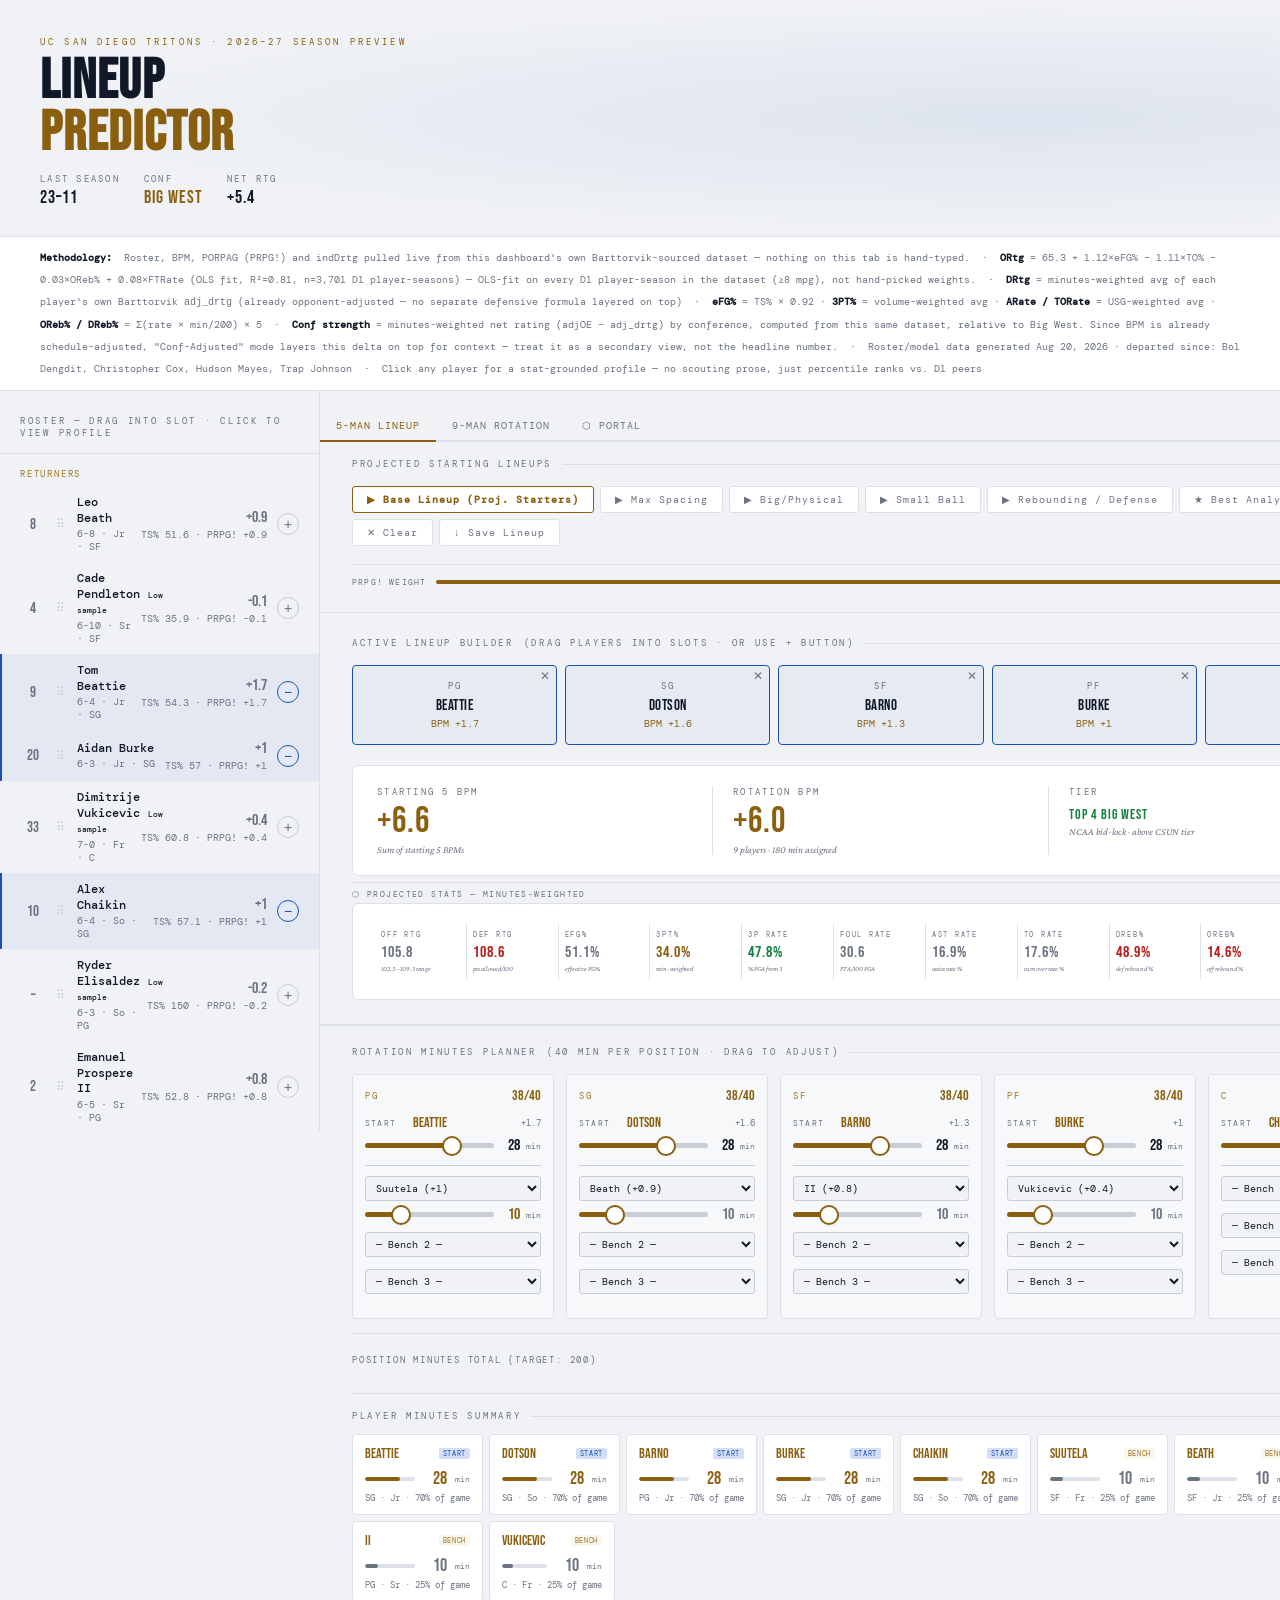
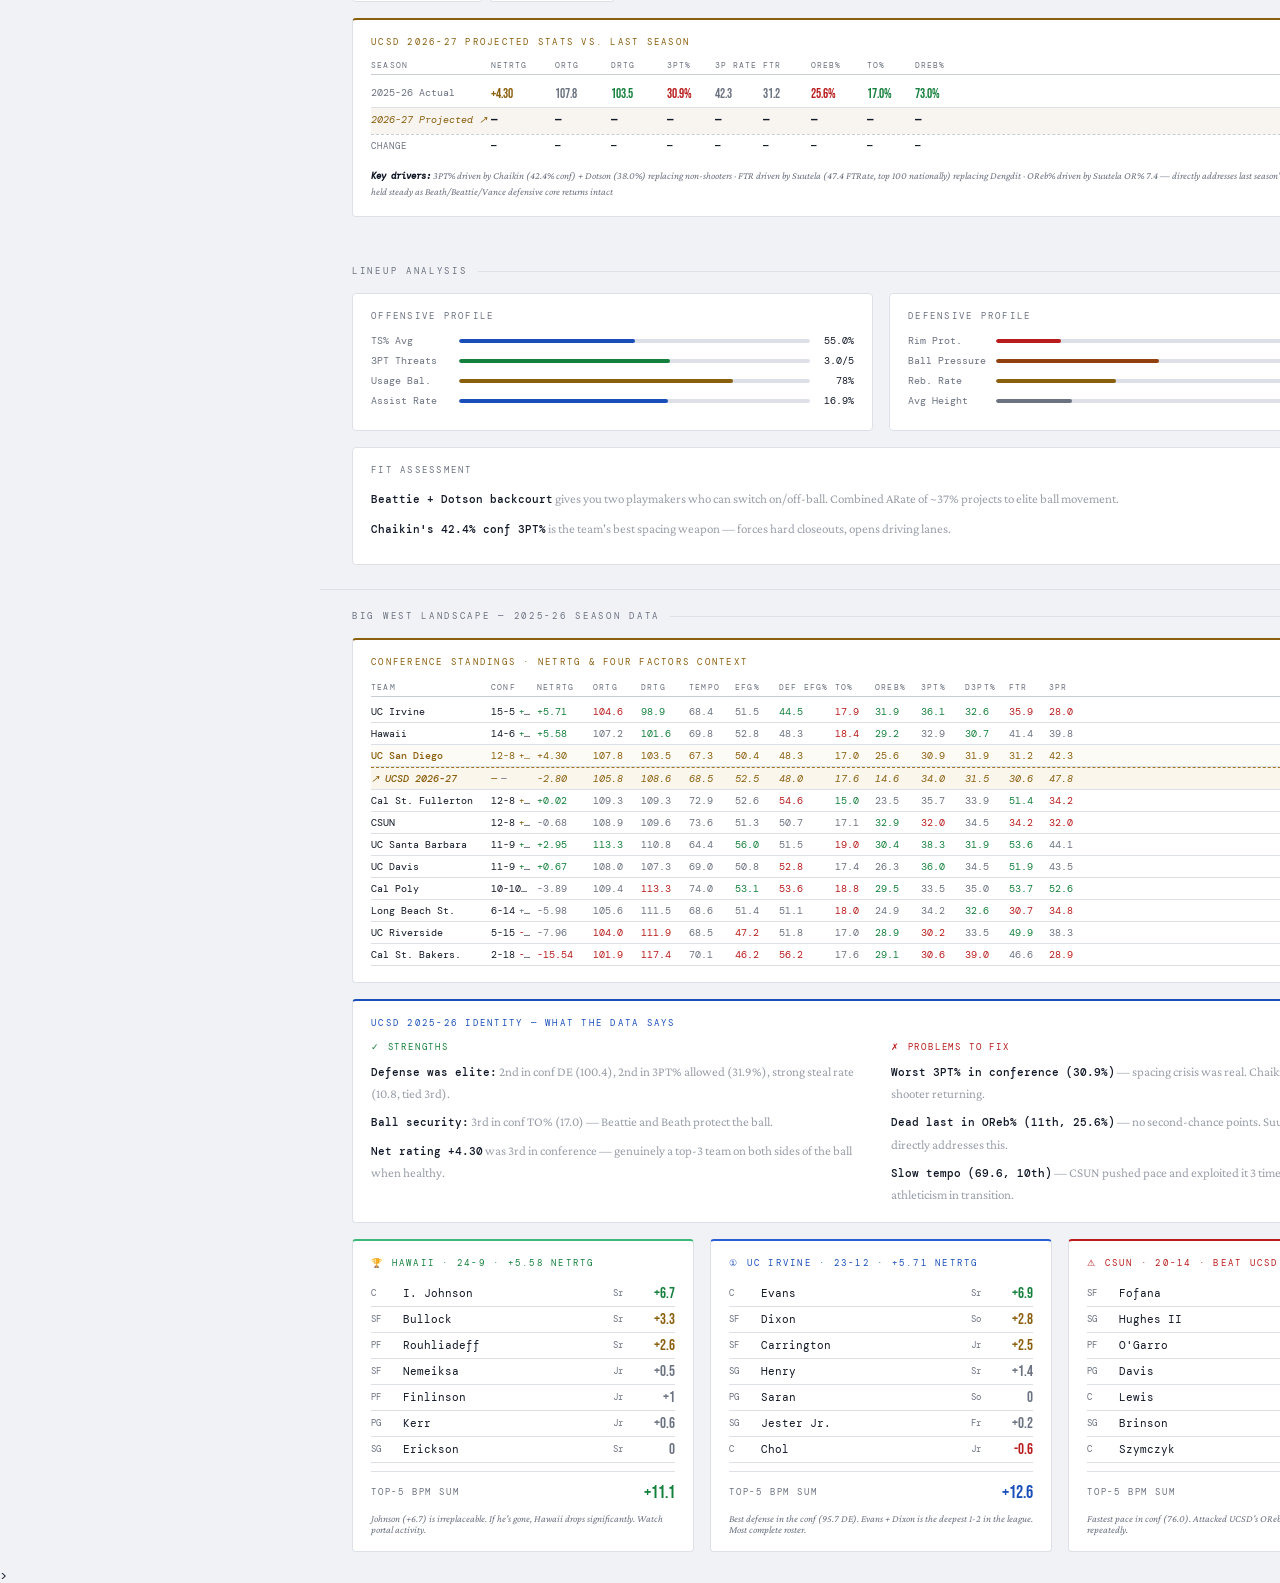
==== www/ucsd_lineup_predictor.html @ c4775aa7 "Add UCSD 2026-27 lineup predictor tab, rebuilt on real dashboard data The uploaded lineup-predictor " ====
<!DOCTYPE html>
<html lang="en">
<head>
<meta charset="UTF-8">
<meta name="viewport" content="width=device-width, initial-scale=1.0">
<title>UCSD Tritons — 2026-27 Lineup Predictor</title>
<link href="https://fonts.googleapis.com/css2?family=Bebas+Neue&family=DM+Mono:ital,wght@0,300;0,400;0,500;1,400&family=Crimson+Pro:ital,wght@0,400;0,600;1,400&display=swap" rel="stylesheet">
<style>
:root {
  --bg: #f0f2f5;
  --surface: #ffffff;
  --card: #f7f8fa;
  --border: #dde1e7;
  --border2: #c8cdd6;
  --gold: #8a5f0e;
  --gold-dim: #a07520;
  --blue: #003DA5;
  --blue-light: #1a4fba;
  --text: #111827;
  --muted: #6b7280;
  --green: #15803d;
  --red: #b91c1c;
  --yellow: #92400e;
}

* { margin: 0; padding: 0; box-sizing: border-box; }

body {
  background: var(--bg);
  color: var(--text);
  font-family: 'DM Mono', monospace;
  font-size: 12px;
  min-height: 100vh;
  overflow-x: hidden;
}

/* HEADER */
header {
  padding: 36px 40px 28px;
  border-bottom: 1px solid var(--border);
  display: flex;
  align-items: flex-end;
  justify-content: space-between;
  gap: 20px;
  position: relative;
  overflow: hidden;
}

header::after {
  content: '';
  position: absolute;
  top: 0; left: 0; right: 0; bottom: 0;
  background: radial-gradient(ellipse at 80% 50%, rgba(0,61,165,0.08) 0%, transparent 70%);
  pointer-events: none;
}

.header-left { flex: 1; }

.eyebrow {
  font-size: 9px;
  letter-spacing: 0.35em;
  color: var(--gold);
  text-transform: uppercase;
  margin-bottom: 8px;
}

h1 {
  font-family: 'Bebas Neue', sans-serif;
  font-size: 56px;
  line-height: 0.92;
  letter-spacing: 1px;
  color: var(--text);
}

h1 span { color: var(--gold); }

.header-meta {
  display: flex;
  gap: 24px;
  margin-top: 14px;
}

.meta-item {
  display: flex;
  flex-direction: column;
  gap: 2px;
}

.meta-label {
  font-size: 9px;
  letter-spacing: 0.25em;
  color: var(--muted);
  text-transform: uppercase;
}

.meta-val {
  font-size: 18px;
  font-family: 'Bebas Neue', sans-serif;
  color: var(--text);
  letter-spacing: 1px;
}

.meta-val.gold { color: var(--gold); }

/* METHODOLOGY NOTE */
.method-bar {
  background: var(--surface);
  border-bottom: 1px solid var(--border);
  padding: 10px 40px;
  display: flex;
  align-items: center;
  gap: 8px;
  color: var(--muted);
  font-size: 10px;
}

.method-bar strong { color: var(--text); }

/* MAIN LAYOUT */
.layout {
  display: grid;
  grid-template-columns: 320px 1fr;
  min-height: calc(100vh - 160px);
}

/* ROSTER PANEL */
.roster-panel {
  border-right: 1px solid var(--border);
  padding: 24px 0;
  overflow-y: auto;
  max-height: calc(100vh - 160px);
  position: sticky;
  top: 0;
}

.panel-title {
  font-size: 9px;
  letter-spacing: 0.3em;
  text-transform: uppercase;
  color: var(--muted);
  padding: 0 20px 14px;
  border-bottom: 1px solid var(--border);
  margin-bottom: 0;
}

.group-label {
  font-size: 9px;
  letter-spacing: 0.2em;
  text-transform: uppercase;
  color: var(--gold-dim);
  padding: 14px 20px 6px;
}

.player-row {
  display: flex;
  align-items: center;
  gap: 10px;
  padding: 9px 20px;
  cursor: pointer;
  border-left: 2px solid transparent;
  transition: all 0.15s;
  position: relative;
}

.player-row:hover { background: #eef1f5; }

.player-row.selected {
  background: var(--surface);
  border-left-color: var(--gold);
}

.player-row.in-lineup {
  border-left-color: var(--blue-light);
  background: rgba(42, 95, 212, 0.06);
}

.p-num {
  font-family: 'Bebas Neue', sans-serif;
  font-size: 15px;
  color: var(--muted);
  width: 22px;
  text-align: center;
  flex-shrink: 0;
}

.p-info { flex: 1; min-width: 0; }

.p-name {
  font-size: 12px;
  color: var(--text);
  font-weight: 500;
  white-space: normal;
  line-height: 1.3;
}

.p-name.new-player { color: var(--gold); }

.p-sub {
  font-size: 10px;
  color: var(--muted);
  margin-top: 1px;
}

.p-bpr {
  font-family: 'Bebas Neue', sans-serif;
  font-size: 16px;
  text-align: right;
  flex-shrink: 0;
}

.p-ts {
  font-size: 10px;
  color: var(--muted);
  text-align: right;
  margin-top: 1px;
}

.add-btn {
  width: 22px;
  height: 22px;
  border-radius: 50%;
  border: 1px solid var(--border2);
  background: none;
  color: var(--muted);
  cursor: pointer;
  font-size: 14px;
  display: flex;
  align-items: center;
  justify-content: center;
  flex-shrink: 0;
  transition: all 0.15s;
}

.add-btn:hover { border-color: var(--gold); color: var(--gold); }
.add-btn.added { border-color: var(--blue-light); color: var(--blue-light); }

/* MISSING PLAYER SLOT */
.missing-slot {
  display: flex;
  align-items: center;
  gap: 10px;
  padding: 9px 20px;
  border-left: 2px solid var(--border2);
  opacity: 0.6;
  cursor: default;
}

.missing-dot {
  width: 22px;
  height: 22px;
  border-radius: 50%;
  border: 1px dashed var(--muted);
  display: flex;
  align-items: center;
  justify-content: center;
  font-size: 14px;
  color: var(--muted);
  flex-shrink: 0;
}

/* RIGHT PANEL */
.right-panel {
  display: flex;
  flex-direction: column;
}

/* LINEUP BUILDER */
.lineup-builder {
  padding: 24px 32px;
  border-bottom: 1px solid var(--border);
}

.section-title {
  font-size: 9px;
  letter-spacing: 0.3em;
  text-transform: uppercase;
  color: var(--muted);
  margin-bottom: 16px;
  display: flex;
  align-items: center;
  gap: 10px;
}

.section-title::after {
  content: '';
  flex: 1;
  height: 1px;
  background: var(--border);
}

.court {
  display: flex;
  gap: 8px;
  margin-bottom: 20px;
  flex-wrap: wrap;
}

.slot {
  flex: 1;
  min-width: 110px;
  border: 1px dashed var(--border2);
  border-radius: 4px;
  padding: 12px 10px;
  text-align: center;
  position: relative;
  transition: all 0.2s;
  min-height: 80px;
  display: flex;
  flex-direction: column;
  align-items: center;
  justify-content: center;
}

.slot.filled {
  border-color: var(--blue-light);
  border-style: solid;
  background: rgba(42, 95, 212, 0.05);
}

.slot-pos {
  font-size: 9px;
  letter-spacing: 0.2em;
  color: var(--muted);
  text-transform: uppercase;
  margin-bottom: 4px;
}

.slot-name {
  font-family: 'Bebas Neue', sans-serif;
  font-size: 15px;
  color: var(--text);
  letter-spacing: 0.5px;
}

.slot-bpr {
  font-size: 10px;
  color: var(--muted);
  margin-top: 2px;
}

.slot-remove {
  position: absolute;
  top: 4px;
  right: 6px;
  background: none;
  border: none;
  color: var(--muted);
  cursor: pointer;
  font-size: 12px;
  line-height: 1;
  padding: 0;
  transition: color 0.15s;
}

.slot-remove:hover { color: var(--red); }

.slot-empty-text {
  font-size: 10px;
  color: var(--border2);
}

/* LINEUP RATING */
.lineup-rating {
  background: var(--surface);
  border: 1px solid var(--border);
  border-radius: 6px;
  padding: 20px 24px;
  display: grid;
  grid-template-columns: 1fr 1fr 1fr 1fr;
  gap: 0;
}

.rating-col {
  padding: 0 20px;
  border-right: 1px solid var(--border);
}

.rating-col:first-child { padding-left: 0; }
.rating-col:last-child { padding-right: 0; border-right: none; }

.rating-label {
  font-size: 9px;
  letter-spacing: 0.25em;
  color: var(--muted);
  text-transform: uppercase;
  margin-bottom: 6px;
}

.rating-val {
  font-family: 'Bebas Neue', sans-serif;
  font-size: 36px;
  letter-spacing: 1px;
  line-height: 1;
}

.rating-desc {
  font-size: 10px;
  color: var(--muted);
  margin-top: 4px;
  font-family: 'Crimson Pro', serif;
  font-style: italic;
}

.tier-badge {
  display: inline-block;
  padding: 2px 8px;
  border-radius: 2px;
  font-size: 9px;
  letter-spacing: 0.2em;
  text-transform: uppercase;
  margin-top: 6px;
}

/* ANALYSIS PANEL */
.analysis-panel {
  padding: 24px 32px;
  flex: 1;
}

.analysis-grid {
  display: grid;
  grid-template-columns: 1fr 1fr;
  gap: 16px;
}

.analysis-card {
  background: var(--surface);
  border: 1px solid var(--border);
  border-radius: 4px;
  padding: 16px 18px;
}

.ac-title {
  font-size: 9px;
  letter-spacing: 0.25em;
  text-transform: uppercase;
  color: var(--muted);
  margin-bottom: 12px;
}

.ac-body {
  font-size: 11px;
  color: #9aa0aa;
  line-height: 1.7;
  font-family: 'Crimson Pro', serif;
  font-size: 13px;
}

.ac-body strong { color: var(--text); font-family: 'DM Mono', monospace; font-size: 11px; font-weight: 500; }

.stat-bar-row {
  display: flex;
  align-items: center;
  gap: 8px;
  margin-bottom: 7px;
}

.stat-bar-label {
  width: 80px;
  font-size: 10px;
  color: var(--muted);
  flex-shrink: 0;
}

.stat-bar-track {
  flex: 1;
  height: 4px;
  background: var(--border);
  border-radius: 2px;
  overflow: hidden;
}

.stat-bar-fill {
  height: 100%;
  border-radius: 2px;
  transition: width 0.4s ease;
}

.stat-bar-val {
  width: 36px;
  text-align: right;
  font-size: 10px;
  color: var(--text);
}

/* PRESET LINEUPS */
.presets {
  padding: 0 32px 24px;
  border-bottom: 1px solid var(--border);
}

.preset-row {
  display: flex;
  gap: 8px;
  flex-wrap: wrap;
}

.preset-btn {
  background: var(--surface);
  border: 1px solid var(--border);
  border-radius: 3px;
  padding: 6px 14px;
  color: var(--muted);
  font-family: 'DM Mono', monospace;
  font-size: 10px;
  letter-spacing: 0.1em;
  cursor: pointer;
  transition: all 0.15s;
}

.preset-btn:hover { border-color: var(--gold); color: var(--gold); }

/* COLORS */
.c-green { color: var(--green); }
.c-red { color: var(--red); }
.c-gold { color: var(--gold); }
.c-blue { color: var(--blue-light); }
.c-muted { color: var(--muted); }

/* PLAYER DETAIL DRAWER */
.drawer {
  position: fixed;
  right: -400px;
  top: 0;
  width: 380px;
  height: 100vh;
  background: var(--card);
  border-left: 1px solid var(--border);
  z-index: 100;
  transition: right 0.3s ease;
  overflow-y: auto;
  padding: 28px 24px;
}

.drawer.open { right: 0; }

.drawer-close {
  position: absolute;
  top: 16px;
  right: 16px;
  background: none;
  border: none;
  color: var(--muted);
  cursor: pointer;
  font-size: 18px;
}

.drawer-name {
  font-family: 'Bebas Neue', sans-serif;
  font-size: 36px;
  letter-spacing: 1px;
  margin-top: 8px;
  margin-bottom: 4px;
}

.drawer-sub {
  font-size: 10px;
  color: var(--muted);
  margin-bottom: 20px;
  letter-spacing: 0.1em;
}

.drawer-stats {
  display: grid;
  grid-template-columns: 1fr 1fr 1fr;
  gap: 1px;
  background: var(--border);
  border-radius: 4px;
  overflow: hidden;
  margin-bottom: 20px;
}

.ds-cell {
  background: var(--surface);
  padding: 10px 12px;
}

.ds-label {
  font-size: 9px;
  letter-spacing: 0.2em;
  text-transform: uppercase;
  color: var(--muted);
  margin-bottom: 4px;
}

.ds-val {
  font-family: 'Bebas Neue', sans-serif;
  font-size: 20px;
  letter-spacing: 0.5px;
}

.drawer-note {
  font-family: 'Crimson Pro', serif;
  font-size: 13px;
  color: #8a9099;
  line-height: 1.7;
  border-top: 1px solid var(--border);
  padding-top: 16px;
}

.drawer-note strong { color: var(--text); font-family: 'DM Mono', monospace; font-size: 11px; }

/* EMPTY STATE */
.empty-state {
  text-align: center;
  padding: 40px 20px;
  color: var(--muted);
  font-size: 11px;
  line-height: 1.8;
}

.empty-icon {
  font-size: 32px;
  margin-bottom: 12px;
  opacity: 0.3;
}

/* Scrollbar */
::-webkit-scrollbar { width: 4px; }
::-webkit-scrollbar-track { background: var(--bg); }
::-webkit-scrollbar-thumb { background: var(--border2); border-radius: 2px; }

/* Missing portal slot */
.portal-slot {
  padding: 10px 20px;
  border-left: 2px dashed var(--gold-dim);
  background: rgba(200, 168, 75, 0.03);
}

.portal-label {
  font-size: 10px;
  color: var(--gold-dim);
  margin-bottom: 2px;
}

.portal-sub {
  font-size: 10px;
  color: var(--muted);
}

.portal-inputs {
  display: flex;
  flex-direction: column;
  gap: 6px;
  margin-top: 8px;
}

.portal-input {
  background: var(--bg);
  border: 1px solid var(--border2);
  border-radius: 3px;
  padding: 5px 8px;
  color: var(--text);
  font-family: 'DM Mono', monospace;
  font-size: 10px;
  width: 100%;
}

.portal-input:focus { outline: none; border-color: var(--gold); }

.portal-add-btn {
  background: rgba(200,168,75,0.1);
  border: 1px solid var(--gold-dim);
  border-radius: 3px;
  padding: 6px 10px;
  color: var(--gold);
  font-family: 'DM Mono', monospace;
  font-size: 10px;
  cursor: pointer;
  width: 100%;
  margin-top: 4px;
  transition: all 0.15s;
  letter-spacing: 0.1em;
}

.portal-add-btn:hover { background: rgba(200,168,75,0.2); }

/* DRAG AND DROP */
.player-row[draggable="true"] { cursor: grab; }
.player-row[draggable="true"]:active { cursor: grabbing; }
.player-row.dragging { opacity: 0.4; }

.slot.drag-over {
  border-color: var(--gold) !important;
  background: rgba(200, 168, 75, 0.08) !important;
  border-style: solid !important;
}

.drag-handle {
  color: var(--border2);
  font-size: 12px;
  flex-shrink: 0;
  cursor: grab;
  padding: 0 2px;
  transition: color 0.15s;
}
.player-row:hover .drag-handle { color: var(--muted); }

/* BENCH MINUTES */
.bench-row {
  display: flex;
  align-items: center;
  gap: 12px;
  padding: 8px 0;
  border-bottom: 1px solid var(--border);
}
.bench-row:last-child { border-bottom: none; }

.bench-pos {
  font-size: 9px;
  letter-spacing: 0.2em;
  color: var(--muted);
  text-transform: uppercase;
  width: 28px;
  flex-shrink: 0;
}

.bench-player-name {
  font-family: 'Bebas Neue', sans-serif;
  font-size: 14px;
  letter-spacing: 0.5px;
  width: 110px;
  flex-shrink: 0;
  white-space: nowrap;
  overflow: hidden;
  text-overflow: ellipsis;
}

.bench-slot-label {
  font-size: 9px;
  color: var(--muted);
  width: 50px;
  flex-shrink: 0;
}

.bench-slot-select {
  background: var(--bg);
  border: 1px solid var(--border2);
  border-radius: 3px;
  padding: 4px 6px;
  color: var(--text);
  font-family: 'DM Mono', monospace;
  font-size: 10px;
  width: 130px;
  flex-shrink: 0;
}
.bench-slot-select:focus { outline: none; border-color: var(--gold); }

.minutes-bar-wrap {
  flex: 1;
  display: flex;
  align-items: center;
  gap: 8px;
}

.minutes-slider {
  flex: 1;
  -webkit-appearance: none;
  appearance: none;
  height: 5px;
  border-radius: 4px;
  background: linear-gradient(to right, var(--gold) 0%, var(--gold) var(--val, 62.5%), var(--border) var(--val, 62.5%));
  outline: none;
  cursor: pointer;
  transition: background 0.05s;
}
.minutes-slider::-webkit-slider-thumb {
  -webkit-appearance: none;
  appearance: none;
  width: 16px;
  height: 16px;
  border-radius: 50%;
  background: #ffffff;
  cursor: grab;
  box-shadow: 0 0 0 2px var(--gold), 0 1px 4px rgba(0,0,0,0.15);
  transition: transform 0.12s ease, box-shadow 0.12s ease;
  border: none;
}
.minutes-slider::-webkit-slider-thumb:hover {
  transform: scale(1.15);
  box-shadow: 0 0 0 3px var(--gold), 0 2px 8px rgba(0,0,0,0.15);
}
.minutes-slider:active::-webkit-slider-thumb {
  cursor: grabbing;
  transform: scale(1.2);
  box-shadow: 0 0 0 4px var(--gold), 0 2px 8px rgba(0,0,0,0.2);
}
.minutes-slider::-moz-range-thumb {
  width: 16px;
  height: 16px;
  border-radius: 50%;
  background: #ffffff;
  cursor: grab;
  border: 2px solid var(--gold);
  box-shadow: 0 1px 4px rgba(0,0,0,0.15);
  transition: transform 0.12s ease;
}
.minutes-slider::-moz-range-thumb:hover {
  transform: scale(1.15);
}
.minutes-slider::-moz-range-track {
  height: 5px;
  border-radius: 4px;
  background: var(--border);
}
.minutes-slider::-moz-range-progress {
  height: 5px;
  border-radius: 4px;
  background: var(--gold);
}
.minutes-slider:focus {
  outline: none;
}
.minutes-slider:focus::-webkit-slider-thumb {
  box-shadow: 0 0 0 4px var(--gold), 0 2px 8px rgba(0,0,0,0.15);
}
/* PRPGI weight slider in header */
#prpgi-weight {
  -webkit-appearance: none;
  appearance: none;
  height: 4px;
  border-radius: 4px;
  background: linear-gradient(to right, var(--gold) 0%, var(--gold) 40%, var(--border2) 40%);
  outline: none;
  cursor: pointer;
  transition: background 0.05s;
}
#prpgi-weight::-webkit-slider-thumb {
  -webkit-appearance: none;
  width: 14px;
  height: 14px;
  border-radius: 50%;
  background: var(--gold);
  cursor: grab;
  border: 2px solid #0a0a0a;
  box-shadow: 0 0 0 2px rgba(200,168,75,0.2);
  transition: transform 0.12s ease;
}
#prpgi-weight::-webkit-slider-thumb:hover { transform: scale(1.2); }
#prpgi-weight:active::-webkit-slider-thumb { cursor: grabbing; transform: scale(1.25); }
#prpgi-weight::-moz-range-thumb {
  width: 14px;
  height: 14px;
  border-radius: 50%;
  background: var(--gold);
  border: 2px solid #0a0a0a;
  cursor: grab;
}

.minutes-val {
  font-family: 'Bebas Neue', sans-serif;
  font-size: 16px;
  color: var(--text);
  width: 28px;
  text-align: right;
  flex-shrink: 0;
}

.minutes-total-row {
  display: flex;
  align-items: center;
  gap: 8px;
  padding: 10px 0 4px;
  margin-top: 4px;
  border-top: 1px solid var(--border);
}

.minutes-total-label {
  font-size: 9px;
  letter-spacing: 0.2em;
  text-transform: uppercase;
  color: var(--muted);
  flex: 1;
}

.minutes-total-val {
  font-family: 'Bebas Neue', sans-serif;
  font-size: 18px;
}

.pos-group-title {
  font-size: 9px;
  letter-spacing: 0.2em;
  text-transform: uppercase;
  color: var(--gold-dim);
  padding: 10px 0 6px;
}




/* SKILL TRANSLATION PANEL */
.skill-translation { margin: 14px 0 10px; border: 1px solid var(--border2); border-radius: 4px; overflow: hidden; }
.skill-translation-header { background: rgba(138,95,14,0.06); border-bottom: 1px solid var(--border); padding: 7px 12px; display: flex; align-items: center; justify-content: space-between; }
.skill-translation-title { font-size: 8px; letter-spacing: 0.2em; text-transform: uppercase; color: var(--gold-dim); }
.skill-translation-score { font-family: 'Bebas Neue', sans-serif; font-size: 16px; }
.skill-row { display: flex; align-items: center; gap: 8px; padding: 6px 12px; border-bottom: 1px solid var(--border); }
.skill-row:last-child { border-bottom: none; }
.skill-label { font-size: 9px; color: var(--muted); width: 90px; flex-shrink: 0; }
.skill-bar-track { flex: 1; height: 4px; background: #dde1e7; border-radius: 2px; overflow: hidden; }
.skill-bar-fill { height: 100%; border-radius: 2px; transition: width 0.4s ease; }
.skill-val { font-family: 'Bebas Neue', sans-serif; font-size: 13px; width: 36px; text-align: right; flex-shrink: 0; }
.skill-badge { font-size: 7px; letter-spacing: 0.1em; padding: 1px 5px; border-radius: 2px; width: 52px; text-align: center; flex-shrink: 0; }
.badge-portable { background: rgba(21,128,61,0.10); color: var(--green); }
.badge-moderate { background: rgba(146,64,14,0.10); color: var(--yellow); }
.badge-fragile  { background: rgba(185,28,28,0.10); color: var(--red); }
.skill-translation-footer { padding: 7px 12px; font-size: 9px; color: var(--muted); font-style: italic; border-top: 1px solid var(--border); background: rgba(0,0,0,0.02); }

/* SAVED LINEUPS */
.saved-presets-row {
  display: flex;
  flex-wrap: wrap;
  gap: 6px;
  margin-top: 6px;
  min-height: 0;
}
.saved-preset-btn {
  display: flex;
  align-items: center;
  gap: 5px;
  background: transparent;
  border: 1px solid var(--gold-dim);
  border-radius: 3px;
  padding: 4px 10px;
  color: var(--gold);
  font-family: 'DM Mono', monospace;
  font-size: 10px;
  cursor: pointer;
  transition: all 0.15s;
}
.saved-preset-btn:hover { background: rgba(138,95,14,0.08); }
.saved-preset-btn .sp-delete {
  font-size: 9px;
  color: var(--muted);
  margin-left: 2px;
  line-height: 1;
  padding: 0 2px;
  border-radius: 2px;
}
.saved-preset-btn .sp-delete:hover { color: var(--red); }
.save-lineup-input {
  background: var(--surface);
  border: 1px solid var(--gold-dim);
  border-radius: 3px;
  padding: 4px 8px;
  color: var(--text);
  font-family: 'DM Mono', monospace;
  font-size: 10px;
  outline: none;
  width: 150px;
}
.save-lineup-input:focus { border-color: var(--gold); }
.save-lineup-input::placeholder { color: var(--muted); }


/* PORTAL TAB */
.portal-row {
  display: flex;
  align-items: center;
  gap: 10px;
  padding: 7px 10px;
  background: var(--surface);
  border: 1px solid var(--border);
  border-radius: 4px;
  cursor: grab;
  transition: border-color 0.15s;
  user-select: none;
}
.portal-row:hover { border-color: var(--gold); }
.portal-row.dragging { opacity: 0.5; }
.portal-name {
  font-family: 'Bebas Neue', sans-serif;
  font-size: 16px;
  color: var(--text);
  width: 160px;
  flex-shrink: 0;
  white-space: nowrap;
  overflow: hidden;
  text-overflow: ellipsis;
}
.portal-team {
  font-size: 9px;
  color: var(--muted);
  width: 110px;
  flex-shrink: 0;
}
.portal-tag {
  font-size: 8px;
  background: rgba(138,95,14,0.1);
  color: var(--gold-dim);
  border-radius: 2px;
  padding: 1px 5px;
  flex-shrink: 0;
}
.portal-stat {
  font-size: 9px;
  color: var(--muted);
  text-align: right;
  flex: 1;
}
.portal-add-btn {
  font-size: 11px;
  font-family: 'DM Mono', monospace;
  background: none;
  border: 1px solid var(--border);
  border-radius: 3px;
  color: var(--muted);
  cursor: pointer;
  padding: 2px 7px;
  flex-shrink: 0;
  transition: all 0.1s;
}
.portal-add-btn:hover { border-color: var(--gold); color: var(--gold); }

/* 9-MAN ROTATION TAB */
.tab-bar {
  display: flex;
  gap: 0;
  border-bottom: 2px solid var(--border);
  margin-bottom: 16px;
}
.tab-btn {
  padding: 8px 16px;
  font-family: 'DM Mono', monospace;
  font-size: 10px;
  letter-spacing: 0.1em;
  text-transform: uppercase;
  background: transparent;
  border: none;
  border-bottom: 2px solid transparent;
  margin-bottom: -2px;
  cursor: pointer;
  color: var(--muted);
  transition: all 0.15s;
}
.tab-btn.active { color: var(--gold); border-bottom-color: var(--gold); }
.tab-btn:hover { color: var(--text); }

.tab-panel { display: none; }
.tab-panel.active { display: block; }

/* 9-man rotation grid */
.nine-man-grid {
  display: flex;
  flex-direction: column;
  gap: 4px;
  margin-bottom: 12px;
}
.nine-man-slot {
  width: 100%;
  background: var(--surface);
  border: 1px solid var(--border);
  border-radius: 4px;
  padding: 8px 12px;
  position: relative;
  transition: border-color 0.15s;
  display: flex;
  align-items: center;
  gap: 10px;
}
.nine-man-slot.filled { border-color: var(--gold-dim); }
.nine-man-slot.drag-over { border-color: var(--gold); background: rgba(138,95,14,0.06); }
.nine-man-slot-num {
  font-size: 8px;
  color: var(--muted);
  letter-spacing: 0.15em;
  flex-shrink: 0;
  width: 52px;
}
.nine-man-slot-name {
  font-family: 'Bebas Neue', sans-serif;
  font-size: 17px;
  color: var(--text);
  white-space: nowrap;
  overflow: hidden;
  text-overflow: ellipsis;
  width: 110px;
  flex-shrink: 0;
}
.nine-man-slot-sub {
  font-size: 8px;
  color: var(--muted);
  width: 80px;
  flex-shrink: 0;
}
.nine-man-slot-bpm {
  font-size: 9px;
  width: 52px;
  flex-shrink: 0;
}
.nine-man-slot-empty {
  font-size: 10px;
  color: var(--muted);
  font-style: italic;
  padding: 6px 0;
}
.nine-man-remove {
  font-size: 9px;
  color: var(--muted);
  background: none;
  border: none;
  cursor: pointer;
  padding: 0 4px;
  line-height: 1;
  flex-shrink: 0;
  margin-left: auto;
}
.nine-man-remove:hover { color: var(--red); }
.nine-man-mins-row {
  display: flex;
  align-items: center;
  gap: 6px;
  flex: 1;
  min-width: 0;
}
.nine-man-mins-val {
  font-family: 'Bebas Neue', sans-serif;
  font-size: 14px;
  color: var(--gold);
  width: 30px;
  text-align: right;
  flex-shrink: 0;
}
.nine-man-total-bar {
  display: flex;
  align-items: center;
  justify-content: space-between;
  padding: 8px 12px;
  background: var(--card);
  border: 1px solid var(--border);
  border-radius: 4px;
  margin-bottom: 12px;
}
.nine-man-total-val {
  font-family: 'Bebas Neue', sans-serif;
  font-size: 22px;
}
.nine-man-total-label {
  font-size: 9px;
  color: var(--muted);
  letter-spacing: 0.1em;
  text-transform: uppercase;
}
</style>
</head>
<body>

<header>
  <div class="header-left">
    <div class="eyebrow">UC San Diego Tritons · 2026–27 Season Preview</div>
    <h1>LINEUP<br><span>PREDICTOR</span></h1>
    <div class="header-meta">
      <div class="meta-item">
        <span class="meta-label">Last Season</span>
        <span class="meta-val">23–11</span>
      </div>
      <div class="meta-item">
        <span class="meta-label">Conf</span>
        <span class="meta-val gold">Big West</span>
      </div>
      <div class="meta-item">
        <span class="meta-label">Net Rtg</span>
        <span class="meta-val">+5.4</span>
      </div>

    </div>
  </div>
</header>

<div class="method-bar" style="line-height:2.2; display:block;" id="method-bar">
  <strong>Methodology:</strong>&nbsp;
  Roster, BPM, PORPAG (PRPG!) and indDrtg pulled live from this dashboard's own Barttorvik-sourced dataset — nothing on this tab is hand-typed.
  &nbsp;·&nbsp;
  <strong>ORtg</strong> = <span id="method-ortg-formula">fitting…</span> — OLS-fit on every D1 player-season in the dataset (≥8 mpg), not hand-picked weights.
  &nbsp;·&nbsp;
  <strong>DRtg</strong> = minutes-weighted avg of each player's own Barttorvik <code>adj_drtg</code> (already opponent-adjusted — no separate defensive formula layered on top)
  &nbsp;·&nbsp;
  <strong>eFG%</strong> = TS% × 0.92 · <strong>3PT%</strong> = volume-weighted avg · <strong>ARate / TORate</strong> = USG-weighted avg · <strong>OReb% / DReb%</strong> = Σ(rate × min/200) × 5
  &nbsp;·&nbsp;
  <strong>Conf strength</strong> = minutes-weighted net rating (adjOE − adj_drtg) by conference, computed from this same dataset, relative to Big West. Since BPM is already schedule-adjusted, "Conf-Adjusted" mode layers this delta on top for context — treat it as a secondary view, not the headline number.
  &nbsp;·&nbsp;
  <span id="method-freshness">Loading data freshness…</span>
  &nbsp;·&nbsp;
  Click any player for a stat-grounded profile — no scouting prose, just percentile ranks vs. D1 peers
</div>

<div class="layout">
  <!-- ROSTER PANEL -->
  <div class="roster-panel">
    <div class="panel-title">Roster — Drag into slot · Click to view profile</div>
    <div id="roster-list">
      <div style="padding:16px 20px;color:var(--muted);font-size:11px;">Loading live roster from ucsd_model_data.json…</div>
    </div>
  </div>

  <div class="right-panel">

    <!-- TAB BAR -->
    <div class="tab-bar" style="margin-top:20px;">
      <button class="tab-btn active" onclick="switchTab('standard')">5-Man Lineup</button>
      <button class="tab-btn" onclick="switchTab('nineman')">9-Man Rotation</button>
      <button class="tab-btn" onclick="switchTab('portal')" id="tab-btn-portal">⬡ Portal</button>
    </div>

    <!-- STANDARD TAB -->
    <div class="tab-panel active" id="tab-standard">

    <!-- PRESETS -->
    <div class="presets">
      <div class="section-title">Projected Starting Lineups</div>
      <div style="display:flex; flex-wrap:wrap; gap:6px; margin-bottom:8px;">
        <button class="preset-btn" onclick="loadPreset('base')">▶ Base Lineup (Proj. Starters)</button>
        <button class="preset-btn" onclick="loadPreset('shooting')">▶ Max Spacing</button>
        <button class="preset-btn" onclick="loadPreset('big')">▶ Big/Physical</button>
        <button class="preset-btn" onclick="loadPreset('small')">▶ Small Ball</button>
        <button class="preset-btn" onclick="loadPreset('defense')">▶ Rebounding / Defense</button>
        <button class="preset-btn" onclick="loadPreset('best')" >★ Best Analytical Lineup</button>
        <button class="preset-btn" onclick="clearLineup()">✕ Clear</button>
        <button class="preset-btn" onclick="showSaveInput()" id="save-lineup-btn" style="border-color:var(--green);color:var(--green);">↓ Save Lineup</button>
      </div>
      <!-- Save input (hidden by default) -->
      <div id="save-input-row" style="display:none; align-items:center; gap:8px; margin-top:8px; padding: 0 2px;">
        <input class="save-lineup-input" id="save-lineup-name" placeholder="Name new lineup" maxlength="30"
          onkeydown="if(event.key==='Enter') saveCurrentLineup(); if(event.key==='Escape') hideSaveInput();" />
        <button class="preset-btn" onclick="saveCurrentLineup()" style="border-color:var(--green);color:var(--green);">Save</button>
        <button class="preset-btn" onclick="hideSaveInput()">Cancel</button>
      </div>
      <!-- Saved lineups row -->
      <div class="saved-presets-row" id="saved-presets-row"></div>

      <!-- PRPG! Weight Slider -->
      <div style="display:flex; align-items:center; gap:10px; margin-top:10px; padding-top:10px; border-top:1px solid var(--border);">
        <div style="font-size:8px; letter-spacing:0.15em; text-transform:uppercase; color:var(--muted); flex-shrink:0;">PRPG! Weight</div>
        <input type="range" id="prpgi-weight" min="0" max="100" value="100"
          oninput="prpgiWeight = this.value/100; document.getElementById('prpgi-pct').textContent = this.value + '%'; updateRatings();"
          style="flex:1; height:4px;">
        <div style="font-size:11px; font-family:'Bebas Neue',sans-serif; color:var(--gold); width:36px;" id="prpgi-pct">100%</div>
      </div>
    </div>
<!-- LINEUP BUILDER -->
    <div class="lineup-builder">
      <div class="section-title">Active Lineup Builder <span style="color:var(--muted); font-size:9px;">(drag players into slots · or use + button)</span></div>
      <div class="court" id="court">
        <div class="slot" id="slot-0" ondragover="dragOver(event)" ondragleave="dragLeave(event)" ondrop="dropOnSlot(event, 0)"><span class="slot-empty-text">PG</span></div>
        <div class="slot" id="slot-1" ondragover="dragOver(event)" ondragleave="dragLeave(event)" ondrop="dropOnSlot(event, 1)"><span class="slot-empty-text">SG</span></div>
        <div class="slot" id="slot-2" ondragover="dragOver(event)" ondragleave="dragLeave(event)" ondrop="dropOnSlot(event, 2)"><span class="slot-empty-text">SF</span></div>
        <div class="slot" id="slot-3" ondragover="dragOver(event)" ondragleave="dragLeave(event)" ondrop="dropOnSlot(event, 3)"><span class="slot-empty-text">PF</span></div>
        <div class="slot" id="slot-4" ondragover="dragOver(event)" ondragleave="dragLeave(event)" ondrop="dropOnSlot(event, 4)"><span class="slot-empty-text">C</span></div>
      </div>

      <!-- ROW 1: BPM + Tier -->
      <div class="lineup-rating" id="lineup-rating" style="grid-template-columns: 1fr 1fr 1fr; margin-bottom:6px;">
        <div class="rating-col">
          <div class="rating-label">Starting 5 BPM</div>
          <div class="rating-val c-muted" id="rating-bpr">—</div>
          <div class="rating-desc" id="rating-desc">Add 5 players to generate rating</div>
        </div>
        <div class="rating-col">
          <div class="rating-label">Rotation BPM</div>
          <div class="rating-val c-muted" id="rating-rotation">—</div>
          <div class="rating-desc" id="rating-rotation-desc">Minutes-weighted · full roster</div>
        </div>
        <div class="rating-col">
          <div class="rating-label">Tier</div>
          <div class="rating-val" id="rating-tier" style="font-size:14px; padding-top:4px;">—</div>
          <div class="rating-desc" id="rating-tier-desc">Big West projection</div>
        </div>
      </div>

      <!-- ROW 2: Projected Stats (min-weighted) -->
      <div style="font-size:8px; letter-spacing:0.18em; text-transform:uppercase; color:var(--muted); padding: 6px 0 4px; border-top:1px solid var(--border);">
        ⬡ Projected Stats — minutes-weighted
      </div>
      <div class="lineup-rating" id="lineup-proj-stats" style="grid-template-columns: repeat(11, 1fr); gap:2px;">
        <div class="rating-col" style="padding:6px 4px;">
          <div class="rating-label" style="font-size:7px;">Off Rtg</div>
          <div class="rating-val c-muted" id="rating-off" style="font-size:16px;">—</div>
          <div class="rating-desc" id="rating-off-desc" style="font-size:7px;">pts/100</div>
        </div>
        <div class="rating-col" style="padding:6px 4px;">
          <div class="rating-label" style="font-size:7px;">Def Rtg</div>
          <div class="rating-val c-muted" id="rating-drtg" style="font-size:16px;">—</div>
          <div class="rating-desc" style="font-size:7px;">pts allowed/100</div>
        </div>
        <div class="rating-col" style="padding:6px 4px;">
          <div class="rating-label" style="font-size:7px;">eFG%</div>
          <div class="rating-val c-muted" id="rating-efg" style="font-size:16px;">—</div>
          <div class="rating-desc" style="font-size:7px;">effective FG%</div>
        </div>
        <div class="rating-col" style="padding:6px 4px;">
          <div class="rating-label" style="font-size:7px;">3PT%</div>
          <div class="rating-val c-muted" id="rating-3pct" style="font-size:16px;">—</div>
          <div class="rating-desc" id="rating-3pct-desc" style="font-size:7px;">proj. 3pt%</div>
        </div>
        <div class="rating-col" style="padding:6px 4px;">
          <div class="rating-label" style="font-size:7px;">3P Rate</div>
          <div class="rating-val c-muted" id="rating-3pr" style="font-size:16px;">—</div>
          <div class="rating-desc" style="font-size:7px;">% FGA from 3</div>
        </div>
        <div class="rating-col" style="padding:6px 4px;">
          <div class="rating-label" style="font-size:7px;">Foul Rate</div>
          <div class="rating-val c-muted" id="rating-ftr" style="font-size:16px;">—</div>
          <div class="rating-desc" style="font-size:7px;">FTA/100 FGA</div>
        </div>
        <div class="rating-col" style="padding:6px 4px;">
          <div class="rating-label" style="font-size:7px;">Ast Rate</div>
          <div class="rating-val c-muted" id="rating-arate" style="font-size:16px;">—</div>
          <div class="rating-desc" style="font-size:7px;">assist rate %</div>
        </div>
        <div class="rating-col" style="padding:6px 4px;">
          <div class="rating-label" style="font-size:7px;">TO Rate</div>
          <div class="rating-val c-muted" id="rating-torate" style="font-size:16px;">—</div>
          <div class="rating-desc" style="font-size:7px;">turnover rate %</div>
        </div>
        <div class="rating-col" style="padding:6px 4px;">
          <div class="rating-label" style="font-size:7px;">DReb%</div>
          <div class="rating-val c-muted" id="rating-dreb" style="font-size:16px;">—</div>
          <div class="rating-desc" style="font-size:7px;">def rebound %</div>
        </div>
        <div class="rating-col" style="padding:6px 4px;">
          <div class="rating-label" style="font-size:7px;">OReb%</div>
          <div class="rating-val c-muted" id="rating-oreb" style="font-size:16px;">—</div>
          <div class="rating-desc" style="font-size:7px;">off rebound %</div>
        </div>
        <div class="rating-col" style="padding:6px 4px; display:none;">
          <!-- spacing score kept for internal logic, hidden -->
          <div id="rating-space" style="display:none;"></div>
          <div id="rating-spacers" style="display:none;"></div>
          <div id="rating-space-desc" style="display:none;"></div>
        </div>
      </div>
    </div>

    <!-- BENCH MINUTES -->
    <div class="analysis-panel" style="border-top: 1px solid var(--border); padding-top: 20px;">
      <div class="section-title">Rotation Minutes Planner <span style="color:var(--muted); font-size:9px;">(40 min per position · drag to adjust)</span></div>
      <div id="bench-section">
        <div style="color: var(--muted); font-size: 11px; font-family: 'Crimson Pro', serif; font-style: italic;">Fill the starting lineup above to generate the minutes planner.</div>
      </div>
      <div id="projected-stats-inline"></div>
    </div>

    </div><!-- /tab-standard -->

    <!-- 9-MAN ROTATION TAB -->
    <div class="tab-panel" id="tab-nineman">
      <div class="nine-man-total-bar">
        <div>
          <div class="nine-man-total-label">Total Minutes</div>
          <div>
            <span class="nine-man-total-val" id="nm-total-val" style="color:var(--green);">0</span>
            <span style="font-size:11px;color:var(--muted);"> / 200</span>
          </div>
        </div>
        <div style="display:flex;gap:6px;align-items:center;">
          <button class="preset-btn" onclick="nmClear()" style="font-size:9px;">✕ Clear</button>
          <button class="preset-btn" onclick="nmLoadPreset('base')" style="font-size:9px; border-color:var(--gold);color:var(--gold);">▶ Base Rotation</button>
          <button class="preset-btn" onclick="nmLoadPreset('adding')" style="font-size:9px; border-color:var(--green);color:var(--green);">▶ Adding Rotation Player</button>
          <button class="preset-btn" onclick="nmShowSaveInput()" style="font-size:9px; border-color:var(--green);color:var(--green);">↓ Save Rotation</button>
        </div>
      </div>

      <div class="nine-man-grid" id="nm-grid"></div>
      <!-- Save input -->
      <div id="nm-save-input-row" style="display:none; align-items:center; gap:8px; margin-bottom:8px;">
        <input class="save-lineup-input" id="nm-save-name" placeholder="Name new lineup" maxlength="30"
          onkeydown="if(event.key==='Enter') nmSaveRotation(); if(event.key==='Escape') nmHideSaveInput();" />
        <button class="preset-btn" onclick="nmSaveRotation()" style="border-color:var(--green);color:var(--green);">Save</button>
        <button class="preset-btn" onclick="nmHideSaveInput()">Cancel</button>
      </div>
      <!-- Saved 9-man rotations -->
      <div class="saved-presets-row" id="nm-saved-row"></div>

      <!-- BPM + Tier row -->
      <div class="lineup-rating" style="grid-template-columns: 1fr 1fr; margin-bottom:10px; border-top:1px solid var(--border); padding-top:10px;">
        <div class="rating-col">
          <div class="rating-label">Rotation BPM</div>
          <div class="rating-val c-muted" id="nm-bpm">—</div>
          <div class="rating-desc" id="nm-bpm-desc">Add players to calculate</div>
        </div>
        <div class="rating-col">
          <div class="rating-label">Tier</div>
          <div class="rating-val" id="nm-tier" style="font-size:14px; padding-top:4px;">—</div>
          <div class="rating-desc" id="nm-tier-desc">Big West projection</div>
        </div>
      </div>

      <!-- Projected stats — same stats panel reused -->
      <div style="font-size:8px; letter-spacing:0.18em; text-transform:uppercase; color:var(--muted); padding:6px 0 4px; border-top:1px solid var(--border);">
        ⬡ Projected Stats — minutes-weighted
      </div>
      <div class="lineup-rating" id="nm-proj-stats" style="grid-template-columns: repeat(11, 1fr); gap:2px; margin-bottom:12px;">
        <div class="rating-col" style="padding:6px 4px;"><div class="rating-label" style="font-size:7px;">Off Rtg</div><div class="rating-val c-muted" id="nm-ortg" style="font-size:16px;">—</div><div style="font-size:7px;color:var(--muted);" id="nm-ortg-range"></div></div>
        <div class="rating-col" style="padding:6px 4px;"><div class="rating-label" style="font-size:7px;">Def Rtg</div><div class="rating-val c-muted" id="nm-drtg" style="font-size:16px;">—</div></div>
        <div class="rating-col" style="padding:6px 4px;"><div class="rating-label" style="font-size:7px;">eFG%</div><div class="rating-val c-muted" id="nm-efg" style="font-size:16px;">—</div></div>
        <div class="rating-col" style="padding:6px 4px;"><div class="rating-label" style="font-size:7px;">3PT%</div><div class="rating-val c-muted" id="nm-3pct" style="font-size:16px;">—</div></div>
        <div class="rating-col" style="padding:6px 4px;"><div class="rating-label" style="font-size:7px;">3P Rate</div><div class="rating-val c-muted" id="nm-3pr" style="font-size:16px;">—</div></div>
        <div class="rating-col" style="padding:6px 4px;"><div class="rating-label" style="font-size:7px;">Foul Rate</div><div class="rating-val c-muted" id="nm-ftr" style="font-size:16px;">—</div></div>
        <div class="rating-col" style="padding:6px 4px;"><div class="rating-label" style="font-size:7px;">Ast Rate</div><div class="rating-val c-muted" id="nm-arate" style="font-size:16px;">—</div></div>
        <div class="rating-col" style="padding:6px 4px;"><div class="rating-label" style="font-size:7px;">TO Rate</div><div class="rating-val c-muted" id="nm-torate" style="font-size:16px;">—</div></div>
        <div class="rating-col" style="padding:6px 4px;"><div class="rating-label" style="font-size:7px;">DReb%</div><div class="rating-val c-muted" id="nm-dreb" style="font-size:16px;">—</div></div>
        <div class="rating-col" style="padding:6px 4px;"><div class="rating-label" style="font-size:7px;">OReb%</div><div class="rating-val c-muted" id="nm-oreb" style="font-size:16px;">—</div></div>
        <div class="rating-col" style="padding:6px 4px;"><div class="rating-label" style="font-size:7px;">Net Rtg</div><div class="rating-val c-muted" id="nm-net" style="font-size:16px;">—</div></div>
      </div>
      <!-- Minutes Summary -->
      <div style="margin-top:12px; border-top:1px solid var(--border); padding-top:10px;">
        <div style="font-size:8px; letter-spacing:0.18em; text-transform:uppercase; color:var(--muted); margin-bottom:8px;">⬡ Minutes Summary</div>
        <div id="nm-minutes-summary" style="display:flex; flex-wrap:wrap; gap:4px;"></div>
      </div>

    </div><!-- /tab-nineman -->

    <!-- PORTAL TAB -->
    <div class="tab-panel" id="tab-portal">
      <div style="padding:16px 0 8px;">
        <div style="font-size:9px;letter-spacing:0.2em;text-transform:uppercase;color:var(--muted);margin-bottom:12px;">⬡ Transfer Portal — 199 Players · Barttorvik 2025-26 · Drag to lineup slot</div>

        <!-- Filters -->
        <div style="display:flex;flex-wrap:wrap;gap:8px;margin-bottom:12px;align-items:flex-end;">
          <div>
            <div style="font-size:8px;color:var(--muted);margin-bottom:3px;letter-spacing:0.1em;">SEARCH</div>
            <input id="portal-search" type="text" placeholder="Name or team..." oninput="renderPortal()"
              style="font-family:'DM Mono',monospace;font-size:10px;padding:5px 8px;border:1px solid var(--border);border-radius:3px;background:var(--surface);color:var(--text);width:160px;">
          </div>
          <div>
            <div style="font-size:8px;color:var(--muted);margin-bottom:3px;letter-spacing:0.1em;">CONF</div>
            <select id="portal-conf" onchange="renderPortal()"
              style="font-family:'DM Mono',monospace;font-size:10px;padding:5px 8px;border:1px solid var(--border);border-radius:3px;background:var(--surface);color:var(--text);">
              <option value="">All</option>
              <option value="WCC">WCC</option><option value="MVC">MVC</option><option value="MWC">MWC</option>
              <option value="A10">A10</option><option value="MAC">MAC</option><option value="Amer">Amer</option>
              <option value="ACC">ACC</option><option value="B10">B10</option><option value="SEC">SEC</option>
              <option value="B12">B12</option><option value="BE">BE</option><option value="CAA">CAA</option>
              <option value="ASun">ASun</option><option value="Horz">Horz</option><option value="MAAC">MAAC</option>
              <option value="BSky">BSky</option><option value="OVC">OVC</option><option value="BW">BW</option>
              <option value="SB">SB</option><option value="SC">SC</option><option value="CUSA">CUSA</option>
              <option value="WAC">WAC</option>
            </select>
          </div>
          <div>
            <div style="font-size:8px;color:var(--muted);margin-bottom:3px;letter-spacing:0.1em;">YEAR</div>
            <select id="portal-yr" onchange="renderPortal()"
              style="font-family:'DM Mono',monospace;font-size:10px;padding:5px 8px;border:1px solid var(--border);border-radius:3px;background:var(--surface);color:var(--text);">
              <option value="">All</option>
              <option value="Fr">Fr</option><option value="So">So</option>
              <option value="Jr">Jr</option><option value="Sr">Sr</option><option value="Gr">Gr</option>
            </select>
          </div>
          <div>
            <div style="font-size:8px;color:var(--muted);margin-bottom:3px;letter-spacing:0.1em;">SORT</div>
            <select id="portal-sort" onchange="renderPortal()"
              style="font-family:'DM Mono',monospace;font-size:10px;padding:5px 8px;border:1px solid var(--border);border-radius:3px;background:var(--surface);color:var(--text);">
              <option value="adjBpr">BPM</option>
              <option value="prpgi">PRPG!</option>
              <option value="ts">TS%</option>
              <option value="threePct">3PT%</option>
              <option value="indDrtg">DRtg (low=good)</option>
            </select>
          </div>
          <div>
            <div style="font-size:8px;color:var(--muted);margin-bottom:3px;letter-spacing:0.1em;">MIN BPM</div>
            <input id="portal-min-bpm" type="number" value="-5" step="0.5" oninput="renderPortal()"
              style="font-family:'DM Mono',monospace;font-size:10px;padding:5px 8px;border:1px solid var(--border);border-radius:3px;background:var(--surface);color:var(--text);width:70px;">
          </div>
          <div style="font-size:9px;color:var(--muted);align-self:center;" id="portal-count"></div>
        </div>

        <!-- Player list -->
        <div id="portal-list" style="display:flex;flex-direction:column;gap:3px;max-height:60vh;overflow-y:auto;"></div>
      </div>
    </div><!-- /tab-portal -->

    <!-- ANALYSIS -->
    <div class="analysis-panel">
      <div class="section-title">Lineup Analysis</div>
      <div class="analysis-grid" id="analysis-grid">
        <div class="analysis-card">
          <div class="ac-title">Offensive Profile</div>
          <div id="off-bars">
            <div class="stat-bar-row">
              <div class="stat-bar-label">TS% Avg</div>
              <div class="stat-bar-track"><div class="stat-bar-fill" id="bar-ts" style="width:0%; background: var(--blue-light)"></div></div>
              <div class="stat-bar-val" id="val-ts">—</div>
            </div>
            <div class="stat-bar-row">
              <div class="stat-bar-label">3PT Threats</div>
              <div class="stat-bar-track"><div class="stat-bar-fill" id="bar-3pt" style="width:0%; background: var(--green)"></div></div>
              <div class="stat-bar-val" id="val-3pt">—</div>
            </div>
            <div class="stat-bar-row">
              <div class="stat-bar-label">Usage Bal.</div>
              <div class="stat-bar-track"><div class="stat-bar-fill" id="bar-usg" style="width:0%; background: var(--gold)"></div></div>
              <div class="stat-bar-val" id="val-usg">—</div>
            </div>
            <div class="stat-bar-row">
              <div class="stat-bar-label">Assist Rate</div>
              <div class="stat-bar-track"><div class="stat-bar-fill" id="bar-ast" style="width:0%; background: var(--blue-light)"></div></div>
              <div class="stat-bar-val" id="val-ast">—</div>
            </div>
          </div>
        </div>
        <div class="analysis-card">
          <div class="ac-title">Defensive Profile</div>
          <div id="def-bars">
            <div class="stat-bar-row">
              <div class="stat-bar-label">Rim Prot.</div>
              <div class="stat-bar-track"><div class="stat-bar-fill" id="bar-blk" style="width:0%; background: var(--red)"></div></div>
              <div class="stat-bar-val" id="val-blk">—</div>
            </div>
            <div class="stat-bar-row">
              <div class="stat-bar-label">Ball Pressure</div>
              <div class="stat-bar-track"><div class="stat-bar-fill" id="bar-stl" style="width:0%; background: var(--yellow)"></div></div>
              <div class="stat-bar-val" id="val-stl">—</div>
            </div>
            <div class="stat-bar-row">
              <div class="stat-bar-label">Reb. Rate</div>
              <div class="stat-bar-track"><div class="stat-bar-fill" id="bar-reb" style="width:0%; background: var(--gold)"></div></div>
              <div class="stat-bar-val" id="val-reb">—</div>
            </div>
            <div class="stat-bar-row">
              <div class="stat-bar-label">Avg Height</div>
              <div class="stat-bar-track"><div class="stat-bar-fill" id="bar-ht" style="width:0%; background: var(--muted)"></div></div>
              <div class="stat-bar-val" id="val-ht">—</div>
            </div>
          </div>
        </div>
        <div class="analysis-card" style="grid-column: 1 / -1;">
          <div class="ac-title">Fit Assessment</div>
          <div class="ac-body" id="fit-assessment">
            Select players from the roster or load a preset lineup to generate a fit assessment.
          </div>
        </div>
      </div>
    </div>

    <!-- BIG WEST CONTEXT -->
    <div class="analysis-panel" style="border-top: 1px solid var(--border); padding-top: 20px; padding-bottom: 0;">
      <div class="section-title">Big West Landscape — 2025-26 Season Data</div>

      <!-- STANDINGS BAR -->
      <div class="analysis-card" style="margin-bottom: 16px; border-top: 2px solid var(--gold);">
        <div class="ac-title" style="color: var(--gold); margin-bottom: 14px;">Conference Standings · NetRtg &amp; Four Factors Context</div>
        <div id="standings-table"></div>
      </div>

      <!-- UCSD IDENTITY CARD -->
      <div class="analysis-card" style="margin-bottom: 16px; border-top: 2px solid var(--blue-light);">
        <div class="ac-title" style="color: var(--blue-light);">UCSD 2025-26 Identity — What the Data Says</div>
        <div style="display: grid; grid-template-columns: 1fr 1fr; gap: 20px;">
          <div>
            <div style="font-size:9px; letter-spacing:0.2em; text-transform:uppercase; color:var(--green); margin-bottom:8px;">✓ Strengths</div>
            <div class="ac-body">
              <p style="margin-bottom:6px;"><strong>Defense was elite:</strong> 2nd in conf DE (100.4), 2nd in 3PT% allowed (31.9%), strong steal rate (10.8, tied 3rd).</p>
              <p style="margin-bottom:6px;"><strong>Ball security:</strong> 3rd in conf TO% (17.0) — Beattie and Beath protect the ball.</p>
              <p><strong>Net rating +4.30</strong> was 3rd in conference — genuinely a top-3 team on both sides of the ball when healthy.</p>
            </div>
          </div>
          <div>
            <div style="font-size:9px; letter-spacing:0.2em; text-transform:uppercase; color:var(--red); margin-bottom:8px;">✗ Problems to Fix</div>
            <div class="ac-body">
              <p style="margin-bottom:6px;"><strong>Worst 3PT% in conference (30.9%)</strong> — spacing crisis was real. Chaikin is the only reliable shooter returning.</p>
              <p style="margin-bottom:6px;"><strong>Dead last in OReb% (11th, 25.6%)</strong> — no second-chance points. Suutela (OR% 7.4) directly addresses this.</p>
              <p><strong>Slow tempo (69.6, 10th)</strong> — CSUN pushed pace and exploited it 3 times. Need more athleticism in transition.</p>
            </div>
          </div>
        </div>
      </div>

      <!-- OPPONENT ROSTER CARDS -->
      <div style="display: grid; grid-template-columns: 1fr 1fr 1fr; gap: 16px; margin-bottom: 16px;">
        <div class="analysis-card" style="border-top: 2px solid #3db87a;">
          <div class="ac-title" style="color: var(--green);">🏆 Hawaii · 24-9 · +5.58 NetRtg</div>
          <div id="hawaii-rows"></div>
          <div class="minutes-total-row" style="margin-top:8px;">
            <div class="minutes-total-label">Top-5 BPM Sum</div>
            <div class="minutes-total-val c-green">+11.1</div>
          </div>
          <div style="font-size:10px; color:var(--muted); margin-top:6px; font-family:'Crimson Pro',serif; font-style:italic;">Johnson (+6.7) is irreplaceable. If he's gone, Hawaii drops significantly. Watch portal activity.</div>
        </div>
        <div class="analysis-card" style="border-top: 2px solid #2a5fd4;">
          <div class="ac-title" style="color: var(--blue-light);">① UC Irvine · 23-12 · +5.71 NetRtg</div>
          <div id="uci-rows"></div>
          <div class="minutes-total-row" style="margin-top:8px;">
            <div class="minutes-total-label">Top-5 BPM Sum</div>
            <div class="minutes-total-val c-blue">+12.6</div>
          </div>
          <div style="font-size:10px; color:var(--muted); margin-top:6px; font-family:'Crimson Pro',serif; font-style:italic;">Best defense in the conf (95.7 DE). Evans + Dixon is the deepest 1-2 in the league. Most complete roster.</div>
        </div>
        <div class="analysis-card" style="border-top: 2px solid var(--red);">
          <div class="ac-title" style="color: var(--red);">⚠ CSUN · 20-14 · Beat UCSD 3x</div>
          <div id="csun-rows"></div>
          <div class="minutes-total-row" style="margin-top:8px;">
            <div class="minutes-total-label">Top-5 BPM Sum</div>
            <div class="minutes-total-val" style="color:var(--yellow)">+4.9</div>
          </div>
          <div style="font-size:10px; color:var(--muted); margin-top:6px; font-family:'Crimson Pro',serif; font-style:italic;">Fastest pace in conf (76.0). Attacked UCSD's OReb weakness and slow tempo repeatedly.</div>
        </div>
      </div>


    </div>

  </div>


    <!-- ACTIVE LINEUP BUILDER -->
    </div><!-- /tab-standard -->>
<!-- PLAYER DRAWER -->
<div class="drawer" id="drawer">
  <button class="drawer-close" onclick="closeDrawer()">✕</button>
  <div class="eyebrow" id="drawer-tag">Player Profile</div>
  <div class="drawer-name" id="drawer-name">—</div>
  <div class="drawer-sub" id="drawer-sub">—</div>
  <div class="drawer-stats" id="drawer-stats"></div>
  <div class="drawer-note" id="drawer-note"></div>
</div>

<script>
// Real browser storage for saved lineups/rotations (localStorage), in the
// shape the save/load code below expects.
window.storage = {
  get: async (key) => {
    const value = localStorage.getItem(key);
    return value === null ? null : { value };
  },
  set: async (key, value) => { localStorage.setItem(key, value); },
};

// ─── PLAYER DATA ───────────────────────────────────────────────
let PORTAL_PLAYERS = []; // populated from ucsd_model_data.json (real available-transfer players)

// ─── CONFERENCE STRENGTH ────────────────────────────────────────
// Minutes-weighted net rating (adjOE - adj_drtg) by conference, computed
// live from this dashboard's own dataset (see ucsd_model_data.json),
// expressed relative to the Big West. Populated by loadModelData().
let CONF_STRENGTH = {};
function confAdj(rawBpr, theirConf) {
  // Barttorvik's BPM/PORPAG are already opponent/schedule-adjusted (that's
  // the point of T-Rank), so no further conference delta is added here --
  // doing so would double-count strength of schedule. CONF_STRENGTH is kept
  // around purely as a labeled context figure (e.g. the portal tab's conf
  // badge), never blended into a player's rating.
  return +rawBpr.toFixed(1);
}

// showAdjusted toggle state
let showAdjusted = false; // off by default -- BPM is already schedule-adjusted; see methodology note
let prpgiWeight = 1.00; // 0.0 = pure BPM, 1.0 = pure PRPGI

function updatePrpgiWeight(val) {
  prpgiWeight = parseInt(val) / 100;
  const el = document.getElementById('prpgi-pct');
  if (el) el.textContent = val + '%';
  renderLineup();
}

function toggleAdjusted() {
  showAdjusted = !showAdjusted;
  const btn = document.getElementById('adj-toggle');
  if (btn) {
    btn.textContent = showAdjusted ? '⇄ Conf-Adjusted' : '⇄ Raw BPM';
    btn.style.borderColor = showAdjusted ? 'var(--gold)' : 'var(--muted)';
    btn.style.color = showAdjusted ? 'var(--gold)' : '';
  }
  renderLineup();
}

function getEffectiveBpr(player) {
  // Step 1: compute composite from BPM + PRPGI blend
  const bpm   = player.bpr;
  const prpgi = player.prpgi !== undefined ? player.prpgi : bpm;
  const composite = bpm * (1 - prpgiWeight) + prpgi * prpgiWeight;

  // Step 2: apply conf adjustment if toggled
  if (showAdjusted && player.adjBpr !== undefined) {
    // Re-compute adj on composite rather than raw BPM
    const confDelta = player.adjBpr - player.bpr; // adj amount
    return +((composite + confDelta)).toFixed(1);
  }
  return +composite.toFixed(1);
}

let PLAYERS = {}; // populated from ucsd_model_data.json by loadModelData()


// Helper: display name (Last name, or First Initial. Last if ambiguous)
function shortName(player) {
  const suffixes = new Set(['jr', 'sr', 'ii', 'iii', 'iv']);
  const parts = player.name.split(' ');
  let last = parts[parts.length - 1];
  if (parts.length > 1 && suffixes.has(last.toLowerCase().replace('.', ''))) {
    last = parts[parts.length - 2];
  }
  return last;
}
// ─── STATE ─────────────────────────────────────────────────────
// lineup is array of 5 slots: each is a player id or null
let lineup = [null, null, null, null, null];
let benchMinutes = {}; // id -> minutes

// Starting-five presets ("Balanced/base", "Shooting", "Big", "Small",
// "Defense", "Best Available") are computed live from real player data by
// buildPresetLineup() below (see near loadModelData) -- not hand-picked.
let DEFAULT_ROTATION = {};
let dragId = null;

const SLOT_LABELS = ['PG', 'SG', 'SF', 'PF', 'C'];

// ─── LIVE DATA LOADING ──────────────────────────────────────────
// Everything above (PLAYERS, PORTAL_PLAYERS, CONF_STRENGTH) starts empty
// and is filled in here from www/ucsd_model_data.json, which is generated
// by scripts/build_ucsd_lineup_model.py straight from this dashboard's own
// Barttorvik-sourced CSVs. Re-run that script whenever the CSVs refresh.
let MODEL_DATA = null;
let ORTG_MODEL = null;

async function loadModelData() {
  const res = await fetch('ucsd_model_data.json');
  const data = await res.json();
  MODEL_DATA = data;
  CONF_STRENGTH = data.confStrength;
  ORTG_MODEL = data.ortgModel;

  PLAYERS = {};
  Object.entries(data.players).forEach(([id, p]) => {
    p.adjBpr = confAdj(p.bpr, p.fromConf);
    PLAYERS[id] = p;
  });
  // Shim field names the existing Portal-tab code (renderPortal/portalAddToLineup) expects.
  PORTAL_PLAYERS = data.portal.map(p => ({
    ...p,
    team: p.priorSchool,
    conf: p.fromConf,
    confAdj: CONF_STRENGTH[(p.fromConf || '').toLowerCase()] || 0,
    adjBpr: confAdj(p.bpr, p.fromConf),
  }));
  // Also surface a handful directly in PLAYERS (as "Potential Additions" in
  // the roster sidebar) so the normal add/drag/drawer code path works on them.
  PORTAL_PLAYERS.slice(0, 6).forEach(p => {
    PLAYERS[p.id] = { ...p, isPotential: true };
  });
  DEFAULT_ROTATION = buildPresetLineup('base').rotation;

  const formulaEl = document.getElementById('method-ortg-formula');
  if (formulaEl) {
    const m = ORTG_MODEL;
    const sign = (v) => (v >= 0 ? '+' : '−');
    formulaEl.textContent =
      `${m.intercept.toFixed(1)} + ${m.coefEfg.toFixed(2)}×eFG% ` +
      `${sign(m.coefTo)} ${Math.abs(m.coefTo).toFixed(2)}×TO% ` +
      `${sign(m.coefOrb)} ${Math.abs(m.coefOrb).toFixed(2)}×OReb% ` +
      `${sign(m.coefFtr)} ${Math.abs(m.coefFtr).toFixed(2)}×FTRate  ` +
      `(OLS fit, R²=${m.r2.toFixed(2)}, n=${m.n.toLocaleString()} D1 player-seasons)`;
  }
  const freshEl = document.getElementById('method-freshness');
  if (freshEl) {
    const gen = new Date(data.meta.generatedAt);
    const dateStr = gen.toLocaleDateString('en-US', { month: 'short', day: 'numeric', year: 'numeric' });
    const departedStr = data.meta.departed.length ? data.meta.departed.join(', ') : 'none';
    freshEl.textContent = `Roster/model data generated ${dateStr} · departed since: ${departedStr}`;
  }
}

// Starting-five presets, computed from real player ratings rather than
// hand-picked. Excludes hypothetical/portal adds a user has dragged in.
function buildPresetLineup(type) {
  const ids = Object.keys(PLAYERS).filter(id => !PLAYERS[id]._portalPlayer && !PLAYERS[id].isPotential);
  if (ids.length === 0) return { starters: null, rotation: null };

  const scored = ids.map(id => {
    const p = PLAYERS[id];
    let score;
    if (type === 'shooting')      score = (p.threePct || 0) * (p.threeRate || 0);
    else if (type === 'big')      score = p.htIn || 0;
    else if (type === 'small')    score = -(p.htIn || 0);
    else if (type === 'defense')  score = -(p.indDrtg !== undefined ? p.indDrtg : 999);
    else                          score = getEffectiveBpr(p); // 'base' and 'best'
    return { id, score };
  });
  scored.sort((a, b) => b.score - a.score);

  const starters = scored.slice(0, 5).map(x => x.id);
  const bench = scored.slice(5, 9).map(x => x.id);
  const rotation = {};
  starters.forEach(id => { rotation[id] = 28; });
  bench.forEach((id, i) => {
    rotation[`bench_${i}_0_id`] = id;
    rotation[`bench_${i}_0_min`] = 10;
    rotation[`bench_${i}_1_id`] = '';
    rotation[`bench_${i}_1_min`] = 0;
    rotation[`bench_${i}_2_id`] = '';
    rotation[`bench_${i}_2_min`] = 0;
  });
  return { starters, rotation };
}

// ─── ROSTER PANEL (rendered from live PLAYERS/PORTAL_PLAYERS data) ──────
function playerRowHtml(id, p, opts) {
  opts = opts || {};
  const bpr = getEffectiveBpr(p);
  const bprClass = bpr >= 3 ? 'c-gold' : bpr >= -1 ? 'c-muted' : 'c-red';
  const numColor = opts.muted ? 'color: var(--muted);' : (opts.gold ? 'color: var(--gold);' : '');
  const nameClass = opts.gold ? 'p-name new-player' : 'p-name';
  const badges = [];
  if (opts.badge) badges.push(`<span style="font-size:8px; background:rgba(138,95,14,0.12); color:var(--gold-dim); border-radius:2px; padding:1px 4px; margin-left:4px;">${opts.badge}</span>`);
  if (p.lowSample) badges.push(`<span class="sample-badge" style="font-size:8px; border-radius:2px; padding:1px 4px; margin-left:4px;" title="${p.gp} GP · ${p.mpg} mpg — small sample, ratings unreliable">Low sample</span>`);
  const sub = [p.ht || '—', p.yr || '', p.pos || '', opts.school || ''].filter(Boolean).join(' · ');
  return `
    <div class="player-row" data-id="${id}" draggable="true" ondragstart="dragStart(event, '${id}')" ondragend="dragEnd(event)" onclick="openDrawer('${id}')">
      <div class="p-num" style="${numColor}">${p.num != null ? p.num : '–'}</div>
      <div class="drag-handle">⠿</div>
      <div class="p-info">
        <div class="${nameClass}">${p.name}${badges.join('')}</div>
        <div class="p-sub">${sub}</div>
      </div>
      <div>
        <div class="p-bpr ${bprClass}">${bpr > 0 ? '+' : ''}${bpr}</div>
        <div class="p-ts">TS% ${p.ts} · PRPG! ${p.prpgi > 0 ? '+' : ''}${p.prpgi}</div>
      </div>
      <button class="add-btn" onclick="event.stopPropagation(); addToNextSlot('${id}')" id="btn-${id}">+</button>
    </div>`;
}

function renderRosterPanel() {
  const el = document.getElementById('roster-list');
  if (!el) return;
  const returners = Object.entries(PLAYERS).filter(([, p]) => !p.isNew && !p.isPotential);
  const newAdds   = Object.entries(PLAYERS).filter(([, p]) => p.isNew && !p.isPotential);
  const potential = Object.entries(PLAYERS).filter(([, p]) => p.isPotential);

  let html = '<div class="group-label">Returners</div>';
  html += returners.map(([id, p]) => playerRowHtml(id, p)).join('');
  html += '<div class="group-label" style="color: var(--gold);">New Additions (2026 transfer portal, committed)</div>';
  html += newAdds.map(([id, p]) => playerRowHtml(id, p, { gold: true, badge: p.fromConf, school: p.priorSchool })).join('');
  html += '<div class="group-label" style="color: var(--muted); margin-top: 8px;">Potential Additions — real available (uncommitted) transfers, ranked by BPM</div>';
  html += potential.map(([id, p]) => playerRowHtml(id, p, { muted: true, school: p.priorSchool + ' (' + p.fromConf + ')' })).join('');
  el.innerHTML = html;
}

// ─── DRAG AND DROP ─────────────────────────────────────────────
function dragStart(event, id) {
  dragId = id;
  event.dataTransfer.effectAllowed = 'move';
  setTimeout(() => {
    const el = document.querySelector(`[data-id="${id}"]`);
    if (el) el.classList.add('dragging');
  }, 0);
}

function dragEnd(event) {
  const el = document.querySelector(`[data-id="${dragId}"]`);
  if (el) el.classList.remove('dragging');
  document.querySelectorAll('.slot').forEach(s => s.classList.remove('drag-over'));
}

function dragOver(event) {
  event.preventDefault();
  event.dataTransfer.dropEffect = 'move';
  event.currentTarget.classList.add('drag-over');
}

function dragLeave(event) {
  event.currentTarget.classList.remove('drag-over');
}

function dropOnSlot(event, slotIndex) {
  event.preventDefault();
  event.currentTarget.classList.remove('drag-over');
  if (!dragId) return;

  // If player already in another slot, clear that slot
  const existingSlot = lineup.indexOf(dragId);
  if (existingSlot !== -1 && existingSlot !== slotIndex) {
    lineup[existingSlot] = null;
  }

  // If target slot has someone, swap or clear
  const displaced = lineup[slotIndex];
  if (displaced && displaced !== dragId) {
    // Put displaced player back in the slot the dragged player came from
    if (existingSlot !== -1) {
      lineup[existingSlot] = displaced;
    }
    // else just displace them (they go back to roster)
  }

  lineup[slotIndex] = dragId;
  dragId = null;
  renderLineup();
}

// ─── + BUTTON (adds to first empty slot) ──────────────────────
function addToNextSlot(id) {
  // If already in lineup, remove
  const idx = lineup.indexOf(id);
  if (idx !== -1) {
    lineup[idx] = null;
    renderLineup();
    return;
  }
  // Find first empty slot
  const empty = lineup.indexOf(null);
  if (empty === -1) return; // lineup full
  lineup[empty] = id;
  renderLineup();
}

function clearLineup() {
  lineup = [null, null, null, null, null];
  renderLineup();
}

function loadPreset(type) {
  const built = buildPresetLineup(type);
  if (built.starters) lineup = [...built.starters];
  if (built.rotation) {
    benchMinutes = {};
    Object.assign(benchMinutes, built.rotation);
  }
  // Highlight active preset button
  document.querySelectorAll('.preset-btn').forEach(btn => {
    btn.style.borderColor = '';
    btn.style.color = '';
    btn.style.fontWeight = '';
  });
  const activeBtn = document.querySelector(`.preset-btn[onclick*="'${type}'"]`);
  if (activeBtn) {
    activeBtn.style.borderColor = 'var(--gold)';
    activeBtn.style.color = 'var(--gold)';
    activeBtn.style.fontWeight = '600';
  }
  renderLineup();
  setTimeout(() => { renderBench(); updateRatings(); }, 50);
}

// ─── RENDER ────────────────────────────────────────────────────
function renderLineup() {
  const inLineup = lineup.filter(Boolean);

  // Update add buttons and row highlights
  Object.keys(PLAYERS).forEach(id => {
    const btn = document.getElementById('btn-' + id);
    const row = document.querySelector(`[data-id="${id}"]`);
    const inSlot = lineup.includes(id);
    if (btn) {
      btn.textContent = inSlot ? '−' : '+';
      btn.className = inSlot ? 'add-btn added' : 'add-btn';
    }
    if (row) {
      row.className = inSlot
        ? 'player-row in-lineup'
        : 'player-row';
      // Re-add draggable since className reset removes it
      row.setAttribute('draggable', 'true');
    }
  });

  // Render court slots
  for (let i = 0; i < 5; i++) {
    const slot = document.getElementById('slot-' + i);
    const id = lineup[i];
    if (id && PLAYERS[id]) {
      const p = PLAYERS[id];
      const effBpr = getEffectiveBpr(p);
      const bprColor = effBpr >= 3 ? 'var(--green)' : effBpr >= 1 ? 'var(--gold)' : effBpr >= 0 ? 'var(--muted)' : 'var(--red)';
      slot.className = 'slot filled';
      slot.innerHTML = `
        <div class="slot-pos">${SLOT_LABELS[i]}</div>
        <div class="slot-name">${p.name.split(' ').pop()}</div>
        <div class="slot-bpr" style="color:${bprColor}">BPM ${effBpr > 0 ? '+' : ''}${effBpr}</div>
        <button class="slot-remove" onclick="removeFromSlot(${i})">✕</button>
      `;
    } else {
      slot.className = 'slot';
      slot.innerHTML = `<span class="slot-empty-text">${SLOT_LABELS[i]}</span>`;
    }
    // Re-attach drag listeners (innerHTML wipes them on slot)
    slot.ondragover = (e) => dragOver(e);
    slot.ondragleave = (e) => dragLeave(e);
    slot.ondrop = (e) => dropOnSlot(e, i);
  }

  updateRatings();
  renderBench();
  renderConferenceContext();
}

function removeFromSlot(i) {
  lineup[i] = null;
  renderLineup();
}

// ─── RATINGS ───────────────────────────────────────────────────
function updateRatings() {
  const players = lineup.filter(Boolean).map(id => PLAYERS[id]).filter(Boolean);
  if (players.length === 0) { resetRatings(); return; }

  const sumBPR = players.reduce((s, p) => s + getEffectiveBpr(p), 0);
  const avgTS  = players.reduce((s, p) => s + p.ts, 0) / players.length;
  const avgARate = players.reduce((s, p) => s + p.arate, 0) / players.length;
  const avgStl = players.reduce((s, p) => s + p.stl, 0) / players.length;
  const avgBlk = players.reduce((s, p) => s + p.blk, 0) / players.length;
  const avgDreb = players.reduce((s, p) => s + p.dreb, 0) / players.length;
  const avgHt  = players.reduce((s, p) => s + p.htIn, 0) / players.length;
  function spacingWeight(p) {
    const pct  = p.threePct  || 0;
    const rate = (p.threeRate || 0) * 100;
    if (pct >= 36 && rate >= 40) return 1.0;
    if (pct >= 33 || (pct >= 30 && rate >= 35)) return 0.5;
    return 0;
  }
  const spaceWeights = players.map(p => ({ name: p.name.split(' ').pop(), w: spacingWeight(p) }));
  const spacingScore = spaceWeights.reduce((s, x) => s + x.w, 0);
  const shooters = spacingScore;

  const usgVals = players.map(p => p.usg);
  const usgMean = usgVals.reduce((a,b)=>a+b,0)/usgVals.length;
  const usgStd  = Math.sqrt(usgVals.reduce((s,v)=>s+(v-usgMean)**2,0)/usgVals.length);
  const usgBalance = Math.max(0, 100 - usgStd * 8);

  const bprEl = document.getElementById('rating-bpr');
  bprEl.textContent = (sumBPR > 0 ? '+' : '') + sumBPR.toFixed(1);
  bprEl.className = 'rating-val ' + (sumBPR >= 10 ? 'c-green' : sumBPR >= 3 ? 'c-gold' : sumBPR >= -2 ? 'c-muted' : 'c-red');
  document.getElementById('rating-desc').textContent = players.length < 5 ? `${players.length}/5 players selected` : 'Sum of starting 5 BPMs';

  // ── ROTATION-WEIGHTED BPM ──────────────────────────────────────
  // Σ(player effective BPM × their total minutes) / 200
  const playerMinMap = getAllPlayersWithMinutes();
  const totalMinAssigned = Object.values(playerMinMap).reduce((a, b) => a + b, 0);
  // ── OFFENSIVE RATING — Four Factors, OLS-fit on live D1 data ─────
  // Coefficients come from ORTG_MODEL (fit by scripts/build_ucsd_lineup_model.py
  // via least squares over every D1 player-season in the dataset), not
  // hand-picked weights. Falls back to a neutral no-op model before load.
  const _M = ORTG_MODEL || { intercept: 0, coefEfg: 0, coefTo: 0, coefOrb: 0, coefFtr: 0 };

  // Active players for rotation-weighted calcs
  const _activePl = totalMinAssigned > 0
    ? Object.entries(playerMinMap).filter(([,m])=>m>0).map(([pid])=>PLAYERS[pid]).filter(Boolean)
    : players;

  // eFG% = TS% × 0.92 (empirical: TS ~8% higher than eFG due to FTs)
  const _avgTS  = _activePl.reduce((s,p)=>s+(p.ts||54),0) / (_activePl.length||1);
  const _projEFG = _avgTS * 0.92;

  // TORate: USG-weighted average
  const _totUSG = _activePl.reduce((s,p)=>s+(p.usg||18),0)||1;
  const _projTO = _activePl.reduce((s,p)=>s+(p.torate||17)*(p.usg||18),0) / _totUSG;

  // OReb%: minutes-weighted sum × 5 (team rate from individual rates)
  const _projOR = totalMinAssigned > 0
    ? Object.entries(playerMinMap).filter(([,m])=>m>0)
        .reduce((s,[pid,m])=>s+(PLAYERS[pid]?.oreb||0)*(m/200),0)*5
    : players.reduce((s,p)=>s+(p.oreb||0),0);

  // FTRate: simple average
  const _projFTR = _activePl.reduce((s,p)=>s+(p.ftr||28),0) / (_activePl.length||1);

  function _calcORtg(efg, to, orb, ftr) {
    return _M.intercept + efg * _M.coefEfg + to * _M.coefTo + orb * _M.coefOrb + ftr * _M.coefFtr;
  }

  const projOffRtg      = _calcORtg(_projEFG, _projTO, _projOR, _projFTR);
  const projOffRtgFloor = _calcORtg(_projEFG - 1.5, _projTO + 1.5, _projOR - 2.0, _projFTR - 3.0);
  const projOffRtgCeil  = _calcORtg(_projEFG + 1.5, _projTO - 1.5, _projOR + 2.0, _projFTR + 3.0);
  let rotationBPM = null;

  if (totalMinAssigned > 0) {
    let weightedSum = 0;
    Object.entries(playerMinMap).forEach(([pid, mins]) => {
      const p = PLAYERS[pid];
      if (p && mins > 0) weightedSum += getEffectiveBpr(p) * mins;
    });
    // Scale to per-5-player equivalent (multiply by 5, divide by total mins)
    rotationBPM = (weightedSum / totalMinAssigned) * 5;
  }

  const rotEl  = document.getElementById('rating-rotation');
  const rotDesc = document.getElementById('rating-rotation-desc');
  if (rotEl) {
    if (rotationBPM !== null) {
      rotEl.textContent = (rotationBPM > 0 ? '+' : '') + rotationBPM.toFixed(1);
      rotEl.className = 'rating-val ' + (rotationBPM >= 10 ? 'c-green' : rotationBPM >= 3 ? 'c-gold' : rotationBPM >= -2 ? 'c-muted' : 'c-red');
      if (rotDesc) rotDesc.textContent = `${Object.keys(playerMinMap).length} players · ${totalMinAssigned} min assigned`;
    } else {
      rotEl.textContent = '—';
      rotEl.className = 'rating-val c-muted';
      if (rotDesc) rotDesc.textContent = 'Set minutes in planner below';
    }
  }

  // Use rotation BPM for tier if available, otherwise fall back to starting 5 sum
  const tierBPM = rotationBPM !== null ? rotationBPM : sumBPR;



  // ── MINUTES-WEIGHTED PROJECTED STATS ─────────────────────────
  function mwAvg(field, fallbackPlayers, playerMinMap, totalMin) {
    if (totalMin > 0) {
      let w = 0;
      Object.entries(playerMinMap).forEach(([pid, mins]) => {
        const p = PLAYERS[pid];
        if (p && mins > 0) w += (p[field] || 0) * mins;
      });
      return w / totalMin;
    }
    return fallbackPlayers.reduce((s, p) => s + (p[field] || 0), 0) / (fallbackPlayers.length || 1);
  }

  // 3PT%: volume-weighted by 3P rate (players who shoot more 3s count more)
  function vol3Pct(ps, minMap, totalMin) {
    const active = totalMin > 0
      ? Object.entries(minMap).filter(([,m])=>m>0).map(([pid])=>PLAYERS[pid]).filter(Boolean)
      : ps;
    const totalVol = active.reduce((s,p)=>s+(p.threeRate||0),0)||1;
    return active.reduce((s,p)=>s+(p.threePct||0)*(p.threeRate||0),0)/totalVol;
  }
  const proj3Pct = vol3Pct(players, playerMinMap, totalMinAssigned);
  const proj3PR    = mwAvg('threeRate', players, playerMinMap, totalMinAssigned) * 100;
  const projFTR    = mwAvg('ftr',       players, playerMinMap, totalMinAssigned);
  const projTS     = mwAvg('ts',        players, playerMinMap, totalMinAssigned);

  // ARate & TORate: USG-weighted average (individual contribution rates)
  function usgWgtAvg(field) {
    const activePs = totalMinAssigned > 0
      ? Object.entries(playerMinMap).filter(([pid,m])=>m>0).map(([pid])=>PLAYERS[pid]).filter(Boolean)
      : players;
    const totalUsg = activePs.reduce((s,p)=>s+(p.usg||0),0)||1;
    return activePs.reduce((s,p)=>s+(p[field]||0)*(p.usg||0),0)/totalUsg;
  }
  const projARate  = usgWgtAvg('arate');
  const projTORate = usgWgtAvg('torate');

  // ── TEAM REBOUNDING ──────────────────────────────────────────
  // Formula: team_REB% = Σ(player_rate × player_mins / 200) × 5
  // Each player's contribution weighted by their share of total minutes,
  // scaled to a 5-player-on-court equivalent.
  function teamRebPct(field) {
    if (totalMinAssigned > 0) {
      // Minutes-weighted: sum(player_rate × mins/200) × 5
      let weighted = 0;
      Object.entries(playerMinMap).forEach(([pid, mins]) => {
        const p = PLAYERS[pid];
        if (p && mins > 0) weighted += (p[field] || 0) * (mins / 200);
      });
      return weighted * 5;
    } else {
      // Fallback: simple sum of starting 5
      return players.reduce((s, p) => s + (p[field] || 0), 0);
    }
  }
  const projDReb = teamRebPct('dreb');
  const projOReb = teamRebPct('oreb');

  // eFG% from TS%: TS% is typically ~8-9% higher than eFG% due to FTs
  // Calibrated: UCSD TS%≈57% → eFG%≈52.4% (actual 52.6%) using factor 0.92
  const projEFG = projTS * 0.92;

  // ── DEFENSIVE RATING ─────────────────────────────────────────
  // Minutes-weighted average of individual player DRtg values
  // Each player's indDrtg comes from their actual 2025-26 UCSD DRtg
  // (or estimated for new additions based on defensive metrics)
  // Calibrated: base lineup projects ~104.0, defense lineup ~101.7
  // UCSD actual 2025-26: 103.5
  function calcDRtg(minMap, totalMin, fallbackPs) {
    // indDrtg values:
    // Returners: actual UCSD 2025-26 individual DRtg (from KenPom per-100)
    // New additions: 75% individual stat model (STL%×-2.39 + BLK%×-0.53 + DREB%×-0.34)
    //                + 25% conference-adjusted raw DRtg (individual skill weighted more)
    // Returners: 50% actual UCSD DRtg + 50% individual stat model
    const BW_AVG_DRTG = 102.5; // fallback: UCSD actual 103.5 - 1.0 scheme bonus
    if (totalMin > 0) {
      let weightedSum = 0;
      Object.entries(minMap).forEach(([pid, mins]) => {
        const p = PLAYERS[pid];
        if (p && mins > 0) {
          const drtg = p.indDrtg !== undefined ? p.indDrtg : BW_AVG_DRTG;
          weightedSum += drtg * mins;
        }
      });
      return weightedSum / totalMin;
    } else {
      // Fallback: simple average of starters
      const drtgs = fallbackPs.map(p => p.indDrtg !== undefined ? p.indDrtg : BW_AVG_DRTG);
      return drtgs.reduce((s,v)=>s+v,0) / (drtgs.length||1);
    }
  }
  const projDRtg = calcDRtg(playerMinMap, totalMinAssigned, players);

  function setRating(id, val, green, gold, muted, suffix='', invert=false) {
    const el = document.getElementById(id);
    if (!el) return;
    el.textContent = val.toFixed(1) + suffix;
    const goodness = invert ? (val <= green ? 'c-green' : val <= gold ? 'c-gold' : val <= muted ? 'c-muted' : 'c-red')
                            : (val >= green ? 'c-green' : val >= gold ? 'c-gold' : val >= muted ? 'c-muted' : 'c-red');
    el.className = 'rating-val ' + goodness;
  }

  const offEl = document.getElementById('rating-off');
  offEl.textContent = projOffRtg.toFixed(1);
  offEl.className = 'rating-val ' + (projOffRtg >= 110 ? 'c-green' : projOffRtg >= 107.5 ? 'c-gold' : projOffRtg >= 105 ? 'c-muted' : 'c-red');
  const offDescEl = document.getElementById('rating-off-desc');
  if (offDescEl) offDescEl.textContent = players.length < 5
    ? 'Partial estimate'
    : projOffRtgFloor.toFixed(1) + ' – ' + projOffRtgCeil.toFixed(1) + ' range';

  const drtgEl = document.getElementById('rating-drtg');
  if (drtgEl) {
    drtgEl.textContent = projDRtg.toFixed(1);
    // Lower DRtg = better defense. UCSD actual 103.5, BW avg ~106
    drtgEl.className = 'rating-val ' + (projDRtg <= 102 ? 'c-green' : projDRtg <= 104.5 ? 'c-gold' : projDRtg <= 107 ? 'c-muted' : 'c-red');
  }

  const efgEl = document.getElementById('rating-efg');
  if (efgEl) {
    efgEl.textContent = projEFG.toFixed(1) + '%';
    // UCSD actual 52.6%, BW avg ~51.4%, elite ~55%+
    efgEl.className = 'rating-val ' + (projEFG >= 54 ? 'c-green' : projEFG >= 52 ? 'c-gold' : projEFG >= 50 ? 'c-muted' : 'c-red');
  }

  setRating('rating-3pct',  proj3Pct,  36,  33,  30, '%');
  setRating('rating-3pr',   proj3PR,   45,  35,  25, '%');
  setRating('rating-ftr',   projFTR,   45,  32,  22, '');
  setRating('rating-arate', projARate, 22,  18,  14, '%');   // individual ARate
  setRating('rating-torate',projTORate,15,  17,  19, '%', true); // lower=better, team TORate
  setRating('rating-dreb',  projDReb,  73,  68,  62, '%');   // team DREB%
  setRating('rating-oreb',  projOReb,  26,  22,  18, '%');   // team OREB%

  // Update live projection table in Big West landscape section
  window._offFloor = projOffRtgFloor;
  renderStandingsTable(); // refresh BPM in standings
  window._offCeil  = projOffRtgCeil;
  updateProjectionTable(projOffRtg, projDRtg, proj3Pct, proj3PR, projFTR, projOReb, projTORate, projDReb, projOffRtgFloor, projOffRtgCeil);

  const desc3Pct = document.getElementById('rating-3pct-desc');
  if (desc3Pct) desc3Pct.textContent = totalMinAssigned > 0 ? 'min-weighted' : 'starter avg';

  // Keep spacing score hidden but computed for generateFitAssessment
  const spaceEl = document.getElementById('rating-space');
  if (spaceEl) { spaceEl.textContent = spacingScore.toFixed(1); }

  const tierEl  = document.getElementById('rating-tier');
  const tierDesc = document.getElementById('rating-tier-desc');
  const filled = lineup.filter(Boolean).length;
  if (filled < 5) {
    tierEl.textContent = '—'; tierEl.style.color = 'var(--muted)'; tierDesc.textContent = 'Need 5 players';
  } else if (tierBPM >= 11) {
    tierEl.textContent = 'BIG WEST TITLE'; tierEl.style.color = 'var(--gold)'; tierDesc.textContent = 'Title contender · UCI/Hawaii tier';
  } else if (tierBPM >= 5) {
    tierEl.textContent = 'TOP 4 BIG WEST'; tierEl.style.color = 'var(--green)'; tierDesc.textContent = 'NCAA bid-lock · above CSUN tier';
  } else if (tierBPM >= 0) {
    tierEl.textContent = 'MID-PACK'; tierEl.style.color = 'var(--blue-light)'; tierDesc.textContent = '7-11 conf wins projected';
  } else if (tierBPM >= -4) {
    tierEl.textContent = 'LOWER HALF'; tierEl.style.color = 'var(--yellow)'; tierDesc.textContent = 'Below .500 in conf projected';
  } else {
    tierEl.textContent = 'REBUILD'; tierEl.style.color = 'var(--muted)'; tierDesc.textContent = 'Significant gaps to address';
  }

  setBar('ts', avgTS, 45, 65);
  setBar('3pt', spacingScore/5*100, 0, 100);
  setBar('usg', usgBalance, 0, 100);
  setBar('ast', avgARate, 5, 25);
  setBar('blk', avgBlk, 0, 4);
  setBar('stl', avgStl, 0, 4);
  setBar('reb', avgDreb, 5, 20);
  setBar('ht', (avgHt - 72) / 12 * 100, 0, 100);

  document.getElementById('val-ts').textContent = avgTS.toFixed(1) + '%';
  document.getElementById('val-3pt').textContent = spacingScore.toFixed(1) + '/5';
  document.getElementById('val-usg').textContent = usgBalance.toFixed(0) + '%';
  document.getElementById('val-ast').textContent = avgARate.toFixed(1) + '%';
  document.getElementById('val-blk').textContent = avgBlk.toFixed(1) + '%';
  document.getElementById('val-stl').textContent = avgStl.toFixed(1) + '%';
  document.getElementById('val-reb').textContent = avgDreb.toFixed(1) + '%';
  document.getElementById('val-ht').textContent = `${Math.floor(avgHt/12)}'${Math.round(avgHt%12)}"`;

  generateFitAssessment(players, sumBPR, shooters, avgTS);
}

function setBar(id, val, min, max) {
  const pct = Math.min(100, Math.max(0, (val - min) / (max - min) * 100));
  const el = document.getElementById('bar-' + id);
  if (el) el.style.width = pct + '%';
}

function resetRatings() {
  ['rating-bpr','rating-off','rating-space','rating-tier','rating-rotation'].forEach(id => {
    const el = document.getElementById(id);
    if (el) { el.textContent = '—'; el.className = 'rating-val c-muted'; }
  });
  document.getElementById('rating-desc').textContent = 'Add players to generate rating';
  ['rating-3pct','rating-3pr','rating-ftr','rating-drtg','rating-efg',
   'rating-arate','rating-torate','rating-dreb','rating-oreb'].forEach(id => {
    const el = document.getElementById(id);
    if (el) { el.textContent = '—'; el.className = 'rating-val c-muted'; }
  });
  const rotDesc = document.getElementById('rating-rotation-desc');
  if (rotDesc) rotDesc.textContent = 'Minutes-weighted · full roster';
  document.getElementById('rating-off-desc').textContent = 'Proj. pts/100 poss';
  document.getElementById('rating-tier-desc').textContent = 'Big West projection';
  document.getElementById('fit-assessment').innerHTML = 'Select players from the roster or load a preset lineup to generate a fit assessment.';
  ['ts','3pt','usg','ast','blk','stl','reb','ht'].forEach(id => {
    const b = document.getElementById('bar-' + id);
    const v = document.getElementById('val-' + id);
    if (b) b.style.width = '0%';
    if (v) v.textContent = '—';
  });
}

function generateFitAssessment(players, sumBPR, shooters, avgTS) {
  const hasDoublePG = players.some(p=>p.name.includes('Dotson')) && players.some(p=>p.name.includes('Beattie'));
  const hasSuutela  = players.some(p=>p.name.includes('Suutela'));
  const hasChaikin  = players.some(p=>p.name.includes('Chaikin'));
  const hasBeath    = players.some(p=>p.name.includes('Beath'));
  const hasVukicevic = players.some(p=>p.name.includes('Vukicevic'));
  const hasDunn     = players.some(p=>p.name.includes('Dunn'));

  let notes = [];
  if (hasDoublePG) notes.push(`<strong>Beattie + Dotson backcourt</strong> gives you two playmakers who can switch on/off-ball. Combined ARate of ~37% projects to elite ball movement.`);
  if (hasDunn) notes.push(`<strong>Dunn's ARate (38.9)</strong> is the highest on the roster — but pair him carefully. His TS% (51.8) means you need shooters around him to offset offensive efficiency drag.`);
  if (hasSuutela && hasVukicevic) notes.push(`<strong>Suutela + Vukicevic frontcourt</strong> is physically dominant but creates spacing issues. Best in specific matchups vs. physical Big West opponents, not a default lineup.`);
  if (hasSuutela && !hasVukicevic) notes.push(`<strong>Suutela as primary big</strong> allows better floor spacing — his TS% of 63.7% is the best on the roster.`);
  if (hasChaikin) notes.push(`<strong>Chaikin's 42.4% conf 3PT%</strong> is the team's best spacing weapon — forces hard closeouts, opens driving lanes.`);
  if (hasBeath) notes.push(`<strong>Beath at PF/SF</strong> gives elite two-way versatility — his steal rate and rebounding anchor the defense without sacrificing too much spacing.`);
  if (shooters <= 2) notes.push(`<strong>Spacing concern:</strong> Only ${shooters} reliable 3PT shooters. Big West defenses will pack the paint — consider rotating in Chaikin or Dotson.`);
  if (shooters >= 4) notes.push(`<strong>Elite spacing lineup</strong> — 4+ perimeter threats force impossible defensive decisions.`);
  if (hasSuutela && hasChaikin) notes.push(`<strong>Suutela + Chaikin</strong> is a high-efficiency combo — interior finishing at 63.7% TS% paired with 42.4% 3PT shooting. Minimal offensive overlap.`);
  if (sumBPR >= 11) notes.push(`BPR sum of <strong>${sumBPR.toFixed(1)}</strong> projects as a title-contender lineup — UCI/Hawaii tier.`);
  if (notes.length === 0) notes.push(`Standard lineup. TS% average of ${avgTS.toFixed(1)}% is ${avgTS >= 57 ? 'above' : 'below'} Big West average for starting units.`);

  const el = document.getElementById('fit-assessment');
  if (el) el.innerHTML = notes.map(n => `<p style="margin-bottom:8px">${n}</p>`).join('');
}

// ─── BENCH MINUTES ─────────────────────────────────────────────
const DEFAULT_STARTER_MIN = 28;
const MAX_BENCH_SPOTS = 3;

// benchMinutes structure:
// benchMinutes[starterId] = starter minutes (number)
// benchMinutes[`bench_${slotIdx}_${benchSpot}_id`] = player id string
// benchMinutes[`bench_${slotIdx}_${benchSpot}_min`] = minutes number

function getBenchSpots(slotIdx) {
  const spots = [];
  for (let b = 0; b < MAX_BENCH_SPOTS; b++) {
    const id  = benchMinutes[`bench_${slotIdx}_${b}_id`] || '';
    const min = benchMinutes[`bench_${slotIdx}_${b}_min`] !== undefined
      ? benchMinutes[`bench_${slotIdx}_${b}_min`] : 0;
    spots.push({ id, min });
  }
  return spots;
}

function getPositionTotal(slotIdx) {
  const starterId = lineup[slotIdx];
  const starterMin = starterId ? (benchMinutes[starterId] !== undefined ? benchMinutes[starterId] : DEFAULT_STARTER_MIN) : 0;
  const spots = getBenchSpots(slotIdx);
  const benchTotal = spots.reduce((s, sp) => s + (sp.id ? sp.min : 0), 0);
  return starterMin + benchTotal;
}

// Get total minutes for a specific player across ALL positions (starter + bench roles)
function getPlayerTotalMinutes(playerId) {
  let total = 0;
  // Starter minutes
  if (benchMinutes[playerId] !== undefined && lineup.includes(playerId)) {
    total += benchMinutes[playerId];
  }
  // Bench minutes across all slots
  for (let i = 0; i < 5; i++) {
    for (let b = 0; b < MAX_BENCH_SPOTS; b++) {
      if (benchMinutes[`bench_${i}_${b}_id`] === playerId) {
        total += benchMinutes[`bench_${i}_${b}_min`] || 0;
      }
    }
  }
  return total;
}

// Get all players who have any minutes assigned
function getAllPlayersWithMinutes() {
  const playerMap = {}; // id -> total minutes

  for (let i = 0; i < 5; i++) {
    const sid = lineup[i];
    if (!sid) continue;
    const starterMin = benchMinutes[sid] !== undefined ? benchMinutes[sid] : DEFAULT_STARTER_MIN;
    playerMap[sid] = (playerMap[sid] || 0) + starterMin;

    for (let b = 0; b < MAX_BENCH_SPOTS; b++) {
      const bid = benchMinutes[`bench_${i}_${b}_id`];
      const bmin = benchMinutes[`bench_${i}_${b}_min`] || 0;
      if (bid && bmin > 0) {
        playerMap[bid] = (playerMap[bid] || 0) + bmin;
      }
    }
  }
  return playerMap;
}

function totalColor(total) {
  return total > 40 ? 'var(--red)' : total === 40 ? 'var(--green)' : 'var(--gold)';
}

function bprColor(player) {
  const b = getEffectiveBpr(player);
  return b >= 3 ? 'var(--green)' : b >= 1 ? 'var(--gold)' : b >= 0 ? 'var(--muted)' : 'var(--red)';
}


function renderMinutesSummary() {
  const section = document.getElementById('bench-section');
  if (!section) return;
  const summaryEl = section.querySelector('#player-minutes-summary');
  if (!summaryEl) return;

  const playerMinMap = getAllPlayersWithMinutes();
  const sortedPlayers = Object.entries(playerMinMap)
    .filter(([, min]) => min > 0)
    .sort((a, b) => b[1] - a[1]);

  if (sortedPlayers.length === 0) { summaryEl.innerHTML = ''; return; }

  let html = '<div style="display:flex; flex-wrap:wrap; gap:6px; align-items:stretch;">';
  sortedPlayers.forEach(([pid, totalMin]) => {
    const p = PLAYERS[pid];
    if (!p) return;
    const isStarter = lineup.includes(pid);
    const pct = Math.round((totalMin / 40) * 100);
    const minColor = totalMin >= 30 ? 'var(--green)' : totalMin >= 18 ? 'var(--gold)' : 'var(--muted)';
    const barPct = Math.min(100, (totalMin / 40) * 100);
    const effBpr = getEffectiveBpr(p);
    const bprC = effBpr >= 2 ? 'var(--green)' : effBpr >= 0 ? 'var(--gold)' : 'var(--red)';
    html += '<div style="background:var(--surface); border:1px solid var(--border); border-radius:4px; padding:10px 12px;">'
      + '<div style="display:flex; align-items:center; gap:6px; margin-bottom:6px;">'
      + '<div style="font-family:\'Bebas Neue\',sans-serif; font-size:14px; color:' + bprC + '; flex:1; white-space:nowrap; overflow:hidden; text-overflow:ellipsis;">' + p.name.split(' ').pop() + '</div>'
      + (isStarter
          ? '<div style="font-size:7px; background:rgba(42,95,212,0.2); color:var(--blue-light); border-radius:2px; padding:1px 4px; letter-spacing:0.1em;">START</div>'
          : '<div style="font-size:7px; background:rgba(200,168,75,0.1); color:var(--gold-dim); border-radius:2px; padding:1px 4px; letter-spacing:0.1em;">BENCH</div>')
      + '</div>'
      + '<div style="display:flex; align-items:center; gap:8px;">'
      + '<div style="flex:1; height:4px; background:var(--border); border-radius:2px; overflow:hidden;"><div style="height:100%; width:' + barPct + '%; background:' + minColor + '; border-radius:2px;"></div></div>'
      + '<div style="font-family:\'Bebas Neue\',sans-serif; font-size:18px; color:' + minColor + '; width:24px; text-align:right;">' + totalMin + '</div>'
      + '<div style="font-size:8px; color:var(--muted);">min</div>'
      + '</div>'
      + '<div style="font-size:9px; color:var(--muted); margin-top:3px;">' + p.pos + ' · ' + p.yr + ' · ' + pct + '% of game</div>'
      + '</div>';
  });
  html += '</div>';
  summaryEl.innerHTML = html;
}

function renderBench() {
  const section = document.getElementById('bench-section');
  const startingIds = lineup.filter(Boolean);

  if (startingIds.length === 0) {
    section.innerHTML = `<div style="color:var(--muted); font-size:11px; font-family:'Crimson Pro',serif; font-style:italic;">Fill the starting lineup above to generate the minutes planner.</div>`;
    return;
  }

  // ALL players available for bench dropdowns — including starters
  const allPool = Object.keys(PLAYERS);

  // Init starter minutes
  for (let i = 0; i < 5; i++) {
    const sid = lineup[i];
    if (sid && benchMinutes[sid] === undefined) benchMinutes[sid] = DEFAULT_STARTER_MIN;
  }

  let html = `<div style="display:grid; grid-template-columns: repeat(5, 1fr); gap: 12px;">`;

  for (let i = 0; i < 5; i++) {
    const starterId = lineup[i];
    if (!starterId) {
      html += `<div style="border:1px dashed var(--border2); border-radius:4px; padding:12px; opacity:0.3;">
        <div class="pos-group-title" style="margin-bottom:8px;">${SLOT_LABELS[i]}</div>
        <div style="font-size:10px; color:var(--muted);">No starter</div>
      </div>`;
      continue;
    }

    const starter    = PLAYERS[starterId];
    const starterMin = benchMinutes[starterId] !== undefined ? benchMinutes[starterId] : DEFAULT_STARTER_MIN;
    const spots      = getBenchSpots(i);
    const total      = getPositionTotal(i);
    const tc         = totalColor(total);

    // Track which players are used in THIS slot's bench spots
    const usedInSlot = new Set(spots.map(s => s.id).filter(Boolean));

    html += `<div style="border:1px solid var(--border); border-radius:4px; padding:12px; background:var(--card);">`;

    // Position label + total
    html += `<div style="display:flex; align-items:center; justify-content:space-between; margin-bottom:10px;">
      <div style="font-size:9px; letter-spacing:0.2em; text-transform:uppercase; color:var(--gold-dim);">${SLOT_LABELS[i]}</div>
      <div style="font-family:'Bebas Neue',sans-serif; font-size:14px; color:${tc};" id="total-${i}">${total}/40</div>
    </div>`;

    // STARTER ROW
    html += `<div style="margin-bottom:10px; padding-bottom:10px; border-bottom:1px solid var(--border2);">
      <div style="display:flex; align-items:center; gap:6px; margin-bottom:5px;">
        <div style="font-size:8px; letter-spacing:0.15em; text-transform:uppercase; color:var(--muted); width:42px; flex-shrink:0;">START</div>
        <div style="font-family:'Bebas Neue',sans-serif; font-size:14px; color:${bprColor(starter)}; flex:1; white-space:nowrap; overflow:hidden; text-overflow:ellipsis;">${starter.name.split(' ').pop()}</div>
        <div style="font-size:9px; color:var(--muted);">${getEffectiveBpr(starter) > 0 ? '+' : ''}${getEffectiveBpr(starter)}</div>
      </div>
      <div style="display:flex; align-items:center; gap:6px;">
        <input type="range" class="minutes-slider" min="0" max="40" value="${starterMin}"
          oninput="updateStarterMin('${starterId}', this.value, ${i})"
          onchange="refreshPositionTotal(${i})"
          style="flex:1;">
        <div style="font-family:'Bebas Neue',sans-serif; font-size:16px; color:var(--text); width:20px; text-align:right;" id="sm-${starterId}">${starterMin}</div>
        <div style="font-size:8px; color:var(--muted);">min</div>
      </div>
    </div>`;

    // BENCH SPOT ROWS — now includes ALL players (starters can back up other positions)
    for (let b = 0; b < MAX_BENCH_SPOTS; b++) {
      const spot   = spots[b];
      const player = spot.id ? PLAYERS[spot.id] : null;
      const bprC   = player ? bprColor(player) : 'var(--muted)';
      const effBpr = player ? getEffectiveBpr(player) : 0;

      // Build options: all players, mark starters with ★
      const opts = `<option value="">— Bench ${b+1} —</option>` +
        allPool.map(bid => {
          // Exclude if already used in another bench spot in this same slot
          const isThisSpot    = bid === spot.id;
          const usedElsewhere = !isThisSpot && usedInSlot.has(bid);
          if (usedElsewhere) return '';
          const bp      = PLAYERS[bid];
          const isStart = lineup.includes(bid);
          const label   = (isStart ? '★ ' : '') + bp.name.split(' ').pop() + ` (${getEffectiveBpr(bp) > 0 ? '+' : ''}${getEffectiveBpr(bp)})`;
          return `<option value="${bid}" ${spot.id === bid ? 'selected' : ''}>${label}</option>`;
        }).join('');

      html += `<div style="margin-bottom:8px;">
        <select class="bench-slot-select" style="width:100%; margin-bottom:4px;"
          onchange="updateBenchPlayer(${i}, ${b}, this.value)">${opts}</select>`;

      if (spot.id) {
        html += `<div style="display:flex; align-items:center; gap:6px;">
          <input type="range" class="minutes-slider" min="0" max="40" value="${spot.min}"
            oninput="updateBenchMin(${i}, ${b}, this.value)"
            onchange="refreshPositionTotal(${i})"
            style="flex:1;">
          <div style="font-family:'Bebas Neue',sans-serif; font-size:16px; color:${bprC}; width:20px; text-align:right;" id="bm-${i}-${b}">${spot.min}</div>
          <div style="font-size:8px; color:var(--muted);">min</div>
        </div>`;
      }

      html += `</div>`;
    }

    html += `</div>`; // end column
  }

  html += `</div>`; // end grid

  // ── POSITION TOTALS ROW ──────────────────────────────────────
  const grandTotal = Array.from({length:5}, (_, i) => lineup[i] ? getPositionTotal(i) : 0).reduce((a,b)=>a+b,0);
  const gtColor = grandTotal === 200 ? 'var(--green)' : grandTotal > 200 ? 'var(--red)' : 'var(--gold)';
  html += `<div style="display:flex; align-items:center; gap:12px; margin-top:14px; padding-top:12px; border-top:1px solid var(--border);">
    <div style="font-size:9px; letter-spacing:0.2em; text-transform:uppercase; color:var(--muted); flex:1;">Position minutes total (target: 200)</div>
    <div style="font-family:'Bebas Neue',sans-serif; font-size:22px; color:${gtColor};" id="grand-total">${grandTotal}/200</div>
  </div>`;

  // ── PLAYER MINUTES SUMMARY TABLE ─────────────────────────────
  const playerMinMap = getAllPlayersWithMinutes();
  const sortedPlayers = Object.entries(playerMinMap)
    .filter(([, min]) => min > 0)
    .sort((a, b) => b[1] - a[1]);

  if (sortedPlayers.length > 0) {
    html += `
    <div id="player-minutes-summary-wrap" style="margin-top:20px; border-top:1px solid var(--border); padding-top:16px;">
      <div style="font-size:9px; letter-spacing:0.3em; text-transform:uppercase; color:var(--muted); margin-bottom:12px; display:flex; align-items:center; gap:10px;">
        Player Minutes Summary
        <div style="flex:1; height:1px; background:var(--border);"></div>
      </div>
      <div id="player-minutes-summary" style="display:flex; flex-wrap:wrap; gap:6px; align-items:stretch;">`;

    sortedPlayers.forEach(([pid, totalMin]) => {
      const p = PLAYERS[pid];
      if (!p) return;
      const isStarter = lineup.includes(pid);
      const pct = Math.round((totalMin / 40) * 100); // % of a full game
      const minColor = totalMin >= 30 ? 'var(--green)' : totalMin >= 18 ? 'var(--gold)' : 'var(--muted)';
      const barPct = Math.min(100, (totalMin / 40) * 100);
      const effBpr = getEffectiveBpr(p);
      const bprC = effBpr >= 2 ? 'var(--green)' : effBpr >= 0 ? 'var(--gold)' : 'var(--red)';

      html += `
        <div style="background:var(--surface); border:1px solid var(--border); border-radius:4px; padding:10px 12px;">
          <div style="display:flex; align-items:center; gap:6px; margin-bottom:6px;">
            <div style="font-family:'Bebas Neue',sans-serif; font-size:14px; color:${bprC}; flex:1; white-space:nowrap; overflow:hidden; text-overflow:ellipsis;">
              ${p.name.split(' ').pop()}
            </div>
            ${isStarter ? `<div style="font-size:7px; background:rgba(42,95,212,0.2); color:var(--blue-light); border-radius:2px; padding:1px 4px; letter-spacing:0.1em;">START</div>` : `<div style="font-size:7px; background:rgba(200,168,75,0.1); color:var(--gold-dim); border-radius:2px; padding:1px 4px; letter-spacing:0.1em;">BENCH</div>`}
          </div>
          <div style="display:flex; align-items:center; gap:8px;">
            <div style="flex:1; height:4px; background:var(--border); border-radius:2px; overflow:hidden;">
              <div style="height:100%; width:${barPct}%; background:${minColor}; border-radius:2px;"></div>
            </div>
            <div style="font-family:'Bebas Neue',sans-serif; font-size:18px; color:${minColor}; width:24px; text-align:right;">${totalMin}</div>
            <div style="font-size:8px; color:var(--muted);">min</div>
          </div>
          <div style="font-size:9px; color:var(--muted); margin-top:3px;">${p.pos} · ${p.yr} · ${pct}% of game</div>
        </div>`;
    });

    html += `</div></div>`;
  }

  section.innerHTML = html;
  // Update all slider fills after DOM is set
  section.querySelectorAll('.minutes-slider').forEach(el => {
    updateSliderFill(el, parseInt(el.value), parseInt(el.max) || 40);
  });
}

function updateSliderFill(el, val, max) {
  const pct = (val / max) * 100;
  el.style.background = `linear-gradient(to right, var(--gold) 0%, var(--gold) ${pct}%, var(--border2) ${pct}%)`;
}

function updateStarterMin(id, val, slotIdx) {
  const proposed = parseInt(val);
  const slider   = event.target;

  // ── CAP 1: position slot must not exceed 40 ──────────────────
  const benchTotal = getBenchSpots(slotIdx).reduce((s, sp) => s + (sp.id ? sp.min : 0), 0);
  const slotCapped = Math.min(proposed, 40 - benchTotal);

  // ── CAP 2: team total must not exceed 200 ────────────────────
  const currentTeamTotal = Array.from({length:5}, (_, i) => lineup[i] ? getPositionTotal(i) : 0).reduce((a,b)=>a+b,0);
  const currentForSlot   = benchMinutes[id] !== undefined ? benchMinutes[id] : DEFAULT_STARTER_MIN;
  const teamHeadroom     = 200 - (currentTeamTotal - currentForSlot);
  const capped           = Math.min(slotCapped, teamHeadroom);

  if (capped !== proposed) {
    slider.value = capped;
    slider.style.outline = '2px solid var(--red)';
    setTimeout(() => { slider.style.outline = ''; }, 600);
  }

  benchMinutes[id] = capped;
  const el = document.getElementById('sm-' + id);
  if (el) el.textContent = capped;
  updateSliderFill(slider, capped, 40);
  refreshPositionTotalInline(slotIdx);
  renderMinutesSummary();
}

function updateBenchMin(slotIdx, benchSpot, val) {
  const proposed = parseInt(val);
  const slider   = event.target;
  const key      = `bench_${slotIdx}_${benchSpot}_min`;

  // ── CAP 1: position slot must not exceed 40 ──────────────────
  const starterId  = lineup[slotIdx];
  const starterMin = starterId ? (benchMinutes[starterId] !== undefined ? benchMinutes[starterId] : DEFAULT_STARTER_MIN) : 0;
  const otherBench = getBenchSpots(slotIdx).reduce((s, sp, idx) => {
    return idx === benchSpot ? s : s + (sp.id ? sp.min : 0);
  }, 0);
  const slotCapped = Math.min(proposed, 40 - starterMin - otherBench);

  // ── CAP 2: team total must not exceed 200 ────────────────────
  const currentTeamTotal = Array.from({length:5}, (_, i) => lineup[i] ? getPositionTotal(i) : 0).reduce((a,b)=>a+b,0);
  const currentForSpot   = benchMinutes[key] || 0;
  const teamHeadroom     = 200 - (currentTeamTotal - currentForSpot);
  const capped           = Math.min(Math.max(0, slotCapped), teamHeadroom);

  if (capped !== proposed) {
    slider.value = capped;
    slider.style.outline = '2px solid var(--red)';
    setTimeout(() => { slider.style.outline = ''; }, 600);
  }

  benchMinutes[key] = capped;
  const el = document.getElementById(`bm-${slotIdx}-${benchSpot}`);
  if (el) el.textContent = capped;
  updateSliderFill(slider, capped, 40);
  refreshPositionTotalInline(slotIdx);
  renderMinutesSummary();
}

function updatePrpgiWeight(val) {
  prpgiWeight = parseInt(val) / 100;
  const el = document.getElementById('prpgi-pct');
  if (el) el.textContent = val + '%';
  updateSliderFill(event.target, parseInt(val), 100);
  renderLineup();
}

function updatePrpgiWeight(val) {
  prpgiWeight = parseInt(val) / 100;
  const el = document.getElementById('prpgi-pct');
  if (el) el.textContent = val + '%';
  updateSliderFill(event.target, parseInt(val), 100);
  renderLineup();
}

function updateBenchPlayer(slotIdx, benchSpot, playerId) {
  benchMinutes[`bench_${slotIdx}_${benchSpot}_id`] = playerId;
  if (!playerId) benchMinutes[`bench_${slotIdx}_${benchSpot}_min`] = 0;
  renderBench();
}

function initSliderFills() {
  document.querySelectorAll('.minutes-slider').forEach(el => {
    updateSliderFill(el, parseInt(el.value), parseInt(el.max) || 40);
  });
  const pw = document.getElementById('prpgi-weight');
  if (pw) updateSliderFill(pw, parseInt(pw.value), 100);
}

// Lightweight inline update — only touches text nodes, never re-renders DOM
function refreshPositionTotalInline(slotIdx) {
  const total = getPositionTotal(slotIdx);
  const tc    = totalColor(total);
  const el    = document.getElementById('total-' + slotIdx);
  if (el) { el.textContent = `${total}/40`; el.style.color = tc; }

  const grand = Array.from({length:5}, (_, i) => lineup[i] ? getPositionTotal(i) : 0).reduce((a,b)=>a+b,0);
  const gtEl  = document.getElementById('grand-total');
  if (gtEl) {
    gtEl.textContent = `${grand}/200`;
    gtEl.style.color = grand === 200 ? 'var(--green)' : grand > 200 ? 'var(--red)' : 'var(--gold)';
  }

  // Update rotation BPM live as minutes change
  updateRatings();
}

// Full re-render — only called on mouseup/touchend, not during drag
function refreshPositionTotal(slotIdx) {
  refreshPositionTotalInline(slotIdx);
  renderBench();
  setTimeout(initSliderFills, 0);
}

// ─── DRAWER ────────────────────────────────────────────────────
function openDrawer(id) {
  const p = PLAYERS[id];
  if (!p) return;
  document.getElementById('drawer-tag').textContent = `${p.num != null ? '#' + p.num : ''} ${p.pos} · ${p.yr} · ${p.ht}`;
  document.getElementById('drawer-name').textContent = p.name;
  document.getElementById('drawer-sub').textContent = `BPR ${p.bpr>0?'+':''}${p.bpr} · TS% ${p.ts} · USG% ${p.usg}`;
  document.getElementById('drawer-stats').innerHTML = `
    <div class="ds-cell"><div class="ds-label">BPM</div><div class="ds-val" style="color:${p.bpr>=3?'var(--green)':p.bpr>=1?'var(--gold)':p.bpr>=-1?'var(--muted)':'var(--red)'}">${p.bpr>0?'+':''}${p.bpr}</div></div>
    <div class="ds-cell"><div class="ds-label">PRPG!</div><div class="ds-val" style="color:${(p.prpgi||0)>=1.5?'var(--green)':(p.prpgi||0)>=0.5?'var(--gold)':(p.prpgi||0)>=-0.5?'var(--muted)':'var(--red)'}">${(p.prpgi||0)>0?'+':''}${(p.prpgi||0).toFixed(1)}</div></div>
    <div class="ds-cell"><div class="ds-label">Composite</div><div class="ds-val" style="color:${getEffectiveBpr(p)>=2?'var(--green)':getEffectiveBpr(p)>=0?'var(--gold)':'var(--red)'}">${getEffectiveBpr(p)>0?'+':''}${getEffectiveBpr(p)}</div></div>
    <div class="ds-cell"><div class="ds-label">TS%</div><div class="ds-val" style="color:${p.ts>=58?'var(--green)':p.ts>=54?'var(--gold)':'var(--muted)'}">${p.ts}</div></div>
    <div class="ds-cell"><div class="ds-label">USG%</div><div class="ds-val">${p.usg}</div></div>
    <div class="ds-cell"><div class="ds-label">A-Rate</div><div class="ds-val">${p.arate}%</div></div>
    <div class="ds-cell"><div class="ds-label">STL%</div><div class="ds-val">${p.stl}%</div></div>
    <div class="ds-cell"><div class="ds-label">BLK%</div><div class="ds-val">${p.blk}%</div></div>
    <div class="ds-cell"><div class="ds-label">3PT Rate</div><div class="ds-val">${(p.threeRate*100).toFixed(0)}%</div></div>
  `;
  document.getElementById('drawer-note').innerHTML = p.note;
  document.getElementById('drawer').classList.add('open');
}

function closeDrawer() {
  document.getElementById('drawer').classList.remove('open');
}

// ─── PORTAL PLAYER ─────────────────────────────────────────────

function buildSkillTranslation(p) {
  const conf = (p.fromConf || 'BW').toLowerCase();
  const isBigWest = conf === 'bw';
  const arate = p.arate || 0;
  const passingScore = Math.min(100, (arate / 30) * 100) * 0.95;
  const threeP   = (p.threeRate || 0) * 100;
  const threePct = p.threePct != null ? p.threePct : Math.max(20, Math.min(45, (p.ts || 50) - 18));
  const rateScore = Math.min(100, (threeP / 40) * 100);
  const pctScore  = Math.min(100, Math.max(0, ((threePct - 26) / 16) * 100));
  const shootingScore = ((rateScore * 0.4) + (pctScore * 0.6)) * (isBigWest ? 1.0 : 0.88);
  const ftr = p.ftr || 20; const usg = p.usg || 18;
  const rimScore = Math.min(100, ((ftr/55)*60) + ((usg/28)*40)) * 0.80;
  const stl = p.stl || 0; const blk = p.blk || 0;
  const defScore = Math.min(100, (stl/3.5)*65 + (blk/3.0)*35) * 0.85;
  const ts = p.ts || 50; const bpr = p.bpr || 0;
  const effScore = Math.min(100, Math.max(0, ((ts-46)/22)*60 + ((bpr+5)/14)*40)) * (isBigWest ? 1.0 : 0.72);
  const composite = passingScore*0.30 + shootingScore*0.30 + rimScore*0.15 + defScore*0.15 + effScore*0.10;
  function scoreColor(s) { return s >= 65 ? 'var(--green)' : s >= 42 ? 'var(--yellow)' : 'var(--red)'; }
  function badge(port) {
    if (port >= 0.90) return '<span class="skill-badge badge-portable">Portable</span>';
    if (port >= 0.80) return '<span class="skill-badge badge-moderate">Moderate</span>';
    return '<span class="skill-badge badge-fragile">Fragile</span>';
  }
  function bar(score, color) {
    return '<div class="skill-bar-track"><div class="skill-bar-fill" style="width:' + score.toFixed(0) + '%;background:' + color + '"></div></div>';
  }
  const compColor = scoreColor(composite);
  const compGrade = composite >= 72 ? 'A' : composite >= 60 ? 'B' : composite >= 46 ? 'C' : composite >= 32 ? 'D' : 'F';
  const confLabel = isBigWest ? 'Big West' : ({ asun:'ASUN', cusa:'C-USA', mvc:'MVC', wcc:'WCC', mac:'MAC', mwc:'Mtn West', americaeast:'America East', bigsky:'Big Sky', sec:'SEC', big10:'Big Ten' }[conf] || conf.toUpperCase());
  const rows = [
    { label: 'Passing / ARate',   score: passingScore,  port: 0.95, raw: arate.toFixed(1) + '%' },
    { label: '3PT Shooting',      score: shootingScore,  port: 0.88, raw: threePct.toFixed(1) + '% / ' + threeP.toFixed(0) + '%r' },
    { label: 'Rim Attack / USG',  score: rimScore,       port: 0.80, raw: 'FTr ' + ftr.toFixed(0) },
    { label: 'Defense (STL+BLK)', score: defScore,       port: 0.85, raw: stl + '+' + blk + '%' },
    { label: 'Raw Efficiency',    score: effScore,       port: 0.72, raw: 'TS ' + ts + '%' },
  ];
  return '<div class="skill-translation">' +
    '<div class="skill-translation-header">' +
      '<span class="skill-translation-title">⬡ Skill Translation to Big West</span>' +
      '<span class="skill-translation-score" style="color:' + compColor + '">' + composite.toFixed(0) + '<span style="font-size:10px;color:var(--muted)"> / 100 · ' + compGrade + '</span></span>' +
    '</div>' +
    rows.map(r =>
      '<div class="skill-row">' +
        '<span class="skill-label">' + r.label + '</span>' +
        bar(r.score, scoreColor(r.score)) +
        '<span class="skill-val" style="color:' + scoreColor(r.score) + '">' + r.score.toFixed(0) + '</span>' +
        badge(r.port) +
        '<span style="font-size:8px;color:var(--muted);width:60px;text-align:right;flex-shrink:0">' + r.raw + '</span>' +
      '</div>'
    ).join('') +
    '<div class="skill-translation-footer">Portability = how reliably each skill transfers to Big West · from ' + confLabel + '</div>' +
  '</div>';
}

const BW_STANDINGS = [
  { team: 'UC Irvine', bpm: 12.6,       rec: '23-12', conf: '15-5',  netrtg: +5.71, ortg: 104.6, drtg: 98.9,  adjT: 68.4, oe: 106.7, de: 95.7,  efgO: 51.5, efgD: 44.5, toO: 17.9, orbO: 31.9, threeO: 36.1, threeD: 32.6, ftr: 35.9, threeRate: 28.0, color: '#2a5fd4' },
  { team: 'Hawaii', bpm: 11.1,          rec: '24-9',  conf: '14-6',  netrtg: +5.58, ortg: 107.2, drtg: 101.6, adjT: 69.8, oe: 107.9, de: 100.9, efgO: 52.8, efgD: 48.3, toO: 18.4, orbO: 29.2, threeO: 32.9, threeD: 30.7, ftr: 41.4, threeRate: 39.8, color: '#3db87a' },
  { team: 'UC San Diego',    rec: '23-11', conf: '12-8',  netrtg: +4.30, ortg: 107.8, drtg: 103.5, adjT: 67.3, oe: 103.0, de: 100.4, efgO: 50.4, efgD: 48.3, toO: 17.0, orbO: 25.6, threeO: 30.9, threeD: 31.9, ftr: 31.2, threeRate: 42.3, color: '#c8a84b', highlight: true },
  { team: '↗ UCSD 2026-27', rec: 'PROJ',  conf: '—',    netrtg: +7.0,  ortg: 108.5, drtg: 101.5, adjT: 68.5, oe: 107.5, de: 100.8, efgO: 52.5, efgD: 48.0, toO: 16.8, orbO: 29.5, threeO: 35.0, threeD: 31.5, ftr: 36.5, threeRate: 45.0, color: '#c8a84b', projection: true },
  { team: 'Cal St. Fullerton', bpm: 4.9,rec:'18-16', conf: '12-8',  netrtg: +0.02, ortg: 109.3, drtg: 109.3, adjT: 72.9, oe: 108.0, de: 106.3, efgO: 52.6, efgD: 54.6, toO: 15.0, orbO: 23.5, threeO: 35.7, threeD: 33.9, ftr: 51.4, threeRate: 34.2, color: '#666' },
  { team: 'CSUN', bpm: 4.9,            rec: '20-14', conf: '12-8',  netrtg: -0.68, ortg: 108.9, drtg: 109.6, adjT: 73.6, oe: 107.2, de: 104.9, efgO: 51.3, efgD: 50.7, toO: 17.1, orbO: 32.9, threeO: 32.0, threeD: 34.5, ftr: 34.2, threeRate: 32.0, color: '#e05555' },
  { team: 'UC Santa Barbara', bpm: 7.2, rec:'18-14', conf: '11-9',  netrtg: +2.95, ortg: 113.3, drtg: 110.8, adjT: 64.4, oe: 113.8, de: 107.3, efgO: 56.0, efgD: 51.5, toO: 19.0, orbO: 30.4, threeO: 38.3, threeD: 31.9, ftr: 53.6, threeRate: 44.1, color: '#666' },
  { team: 'UC Davis', bpm: 5.8,        rec: '19-14', conf: '11-9',  netrtg: +0.67, ortg: 108.0, drtg: 107.3, adjT: 69.0, oe: 106.0, de: 104.7, efgO: 50.8, efgD: 52.8, toO: 17.4, orbO: 26.3, threeO: 36.0, threeD: 34.5, ftr: 51.9, threeRate: 43.5, color: '#666' },
  { team: 'Cal Poly', bpm: 2.1,        rec: '14-19', conf: '10-10', netrtg: -3.89, ortg: 109.4, drtg: 113.3, adjT: 74.0, oe: 110.1, de: 111.9, efgO: 53.1, efgD: 53.6, toO: 18.8, orbO: 29.5, threeO: 33.5, threeD: 35.0, ftr: 53.7, threeRate: 52.6, color: '#666' },
  { team: 'Long Beach St.', bpm: 1.4,  rec: '10-22', conf: '6-14',  netrtg: -5.98, ortg: 105.6, drtg: 111.5, adjT: 68.6, oe: 103.1, de: 107.2, efgO: 51.4, efgD: 51.1, toO: 18.0, orbO: 24.9, threeO: 34.2, threeD: 32.6, ftr: 30.7, threeRate: 34.8, color: '#666' },
  { team: 'UC Riverside', bpm: -1.2,    rec: '10-22', conf: '5-15',  netrtg: -7.96, ortg: 104.0, drtg: 111.9, adjT: 68.5, oe: 101.6, de: 109.4, efgO: 47.2, efgD: 51.8, toO: 17.0, orbO: 28.9, threeO: 30.2, threeD: 33.5, ftr: 49.9, threeRate: 38.3, color: '#666' },
  { team: 'Cal St. Bakers.', bpm: -8.3, rec: '8-24',  conf: '2-18',  netrtg:-15.54, ortg: 101.9, drtg: 117.4, adjT: 70.1, oe: 100.0, de: 118.4, efgO: 46.2, efgD: 56.2, toO: 17.6, orbO: 29.1, threeO: 30.6, threeD: 39.0, ftr: 46.6, threeRate: 28.9, color: '#666' },
];

const BIG_WEST_TEAMS = {
  hawaii: {
    players: [
      { name: 'I. Johnson',   pos: 'C',  yr: 'Sr', bpm: 6.7 },
      { name: 'Bullock',      pos: 'SF', yr: 'Sr', bpm: 3.3 },
      { name: 'Rouhliadeff', pos: 'PF', yr: 'Sr', bpm: 2.6 },
      { name: 'Nemeiksa',    pos: 'SF', yr: 'Jr', bpm: 0.5 },
      { name: 'Finlinson',   pos: 'PF', yr: 'Jr', bpm: 1.0 },
      { name: 'Kerr',        pos: 'PG', yr: 'Jr', bpm: 0.6 },
      { name: 'Erickson',    pos: 'SG', yr: 'Sr', bpm: 0.0 },
    ]
  },
  uci: {
    players: [
      { name: 'Evans',        pos: 'C',  yr: 'Sr', bpm: 6.9 },
      { name: 'Dixon',        pos: 'SF', yr: 'So', bpm: 2.8 },
      { name: 'Carrington',  pos: 'SF', yr: 'Jr', bpm: 2.5 },
      { name: 'Henry',       pos: 'SG', yr: 'Sr', bpm: 1.4 },
      { name: 'Saran',       pos: 'PG', yr: 'So', bpm: 0.0 },
      { name: 'Jester Jr.',  pos: 'SG', yr: 'Fr', bpm: 0.2 },
      { name: 'Chol',        pos: 'C',  yr: 'Jr', bpm: -0.6 },
    ]
  },
  csun: {
    players: [
      { name: 'Fofana',      pos: 'SF', yr: 'Sr', bpm: 2.6 },
      { name: 'Hughes II',   pos: 'SG', yr: 'Sr', bpm: 2.1 },
      { name: "O'Garro",    pos: 'PF', yr: 'Sr', bpm: 1.5 },
      { name: 'Davis',       pos: 'PG', yr: 'Sr', bpm: -1.6 },
      { name: 'Lewis',       pos: 'C',  yr: 'Sr', bpm: -1.5 },
      { name: 'Brinson',     pos: 'SG', yr: 'Sr', bpm: 0.4 },
      { name: 'Szymczyk',   pos: 'C',  yr: 'Jr', bpm: 0.3 },
    ]
  }
};

function renderConferenceContext() {
  renderStandingsTable();

  const teamMap = { hawaii: 'hawaii-rows', uci: 'uci-rows', csun: 'csun-rows' };
  Object.entries(BIG_WEST_TEAMS).forEach(([key, team]) => {
    const el = document.getElementById(teamMap[key]);
    if (!el) return;
    el.innerHTML = team.players.map(p => {
      const c = p.bpm >= 4 ? 'var(--green)' : p.bpm >= 1.5 ? 'var(--gold)' : p.bpm >= 0 ? 'var(--muted)' : 'var(--red)';
      const sign = p.bpm > 0 ? '+' : '';
      return `<div style="display:flex;align-items:center;gap:8px;padding:3px 0;border-bottom:1px solid var(--border);">
        <div style="font-size:9px;color:var(--muted);width:24px;flex-shrink:0;">${p.pos}</div>
        <div style="flex:1;font-size:11px;color:var(--text);">${p.name}</div>
        <div style="font-size:9px;color:var(--muted);width:18px;flex-shrink:0;">${p.yr}</div>
        <div style="font-family:'Bebas Neue',sans-serif;font-size:15px;color:${c};width:36px;text-align:right;">${sign}${p.bpm}</div>
      </div>`;
    }).join('');
  });

}

function renderStandingsTable() {
  const el = document.getElementById('standings-table');
  if (!el) return;

  const cols = [
    { label: 'Team',      key: 'team',      w: '120px' },
    { label: 'Conf',      key: 'conf',      w: '46px' },
    { label: 'NetRtg',   key: 'netrtg',    w: '56px' },
    { label: 'ORtg',     key: 'ortg',      w: '48px' },
    { label: 'DRtg',     key: 'drtg',      w: '48px' },
    { label: 'Tempo',    key: 'adjT',      w: '46px' },
    { label: 'eFG%',     key: 'efgO',      w: '44px' },
    { label: 'Def eFG%', key: 'efgD',      w: '56px' },
    { label: 'TO%',      key: 'toO',       w: '40px' },
    { label: 'OReb%',    key: 'orbO',      w: '46px' },
    { label: '3PT%',     key: 'threeO',    w: '44px' },
    { label: 'D3PT%',    key: 'threeD',    w: '44px' },
    { label: 'FTR',      key: 'ftr',       w: '40px' },
    { label: '3PR',      key: 'threeRate', w: '40px' },
  ];

  // Header
  let html = `<div style="display:flex;gap:0;margin-bottom:4px;padding-bottom:4px;border-bottom:1px solid var(--border2);">`;
  cols.forEach(c => {
    html += `<div style="width:${c.w};font-size:8px;letter-spacing:0.15em;text-transform:uppercase;color:var(--muted);flex-shrink:0;padding-right:6px;">${c.label}</div>`;
  });
  html += `</div>`;

  // Get min/max for each numeric col for coloring
  const numCols = cols.filter(c => c.key !== 'team' && c.key !== 'conf');
  const minMax = {};
  numCols.forEach(c => {
    const vals = BW_STANDINGS.map(t => t[c.key]);
    minMax[c.key] = { min: Math.min(...vals), max: Math.max(...vals) };
  });

  // Good direction per stat
  const higherBetter = { netrtg: true, ortg: true, oe: true, efgO: true, toO: false, orbO: true, threeO: true, threeD: false, adjT: null };
  const lowerBetter  = { drtg: true, de: true, efgD: true, threeD: true };

  BW_STANDINGS.forEach(t => {
    const isUCSD = t.highlight;
    const isProj = t.projection;
    const rowBg = isProj ? 'rgba(200,168,75,0.10)' : isUCSD ? 'rgba(200,168,75,0.05)' : 'transparent';
    const borderTop = isProj ? 'border-top:1px dashed var(--gold-dim);' : '';
    html += `<div style="display:flex;gap:0;padding:4px 0;border-bottom:1px solid var(--border);background:${rowBg};${borderTop}">`;
    cols.forEach(c => {
      let val = t[c.key];
      if (val === undefined) {
        html += `<div style="width:${c.w};font-size:10px;color:var(--muted);flex-shrink:0;padding-right:6px;">—</div>`;
        return;
      }
      let dispVal = typeof val === 'number' ? (c.key === 'netrtg' ? (val > 0 ? '+' : '') + val.toFixed(2) : val.toFixed(1)) : val;
      let cellColor = (isUCSD || isProj) ? 'var(--gold)' : 'var(--text)';

      if (typeof val === 'number' && !['team','conf'].includes(c.key) && !isProj) {
        const mm = minMax[c.key];
        if (mm) {
          const { min, max } = mm;
          const pct = max === min ? 0.5 : (val - min) / (max - min);
          const isGoodHigh = ['netrtg','ortg','oe','efgO','orbO','threeO','ftr','threeRate'].includes(c.key);
          const isGoodLow  = ['drtg','de','efgD','threeD','toO'].includes(c.key);
          const goodness = isGoodHigh ? pct : isGoodLow ? (1 - pct) : 0.5;
          if (!isUCSD) cellColor = goodness > 0.7 ? 'var(--green)' : goodness < 0.3 ? 'var(--red)' : 'var(--muted)';
        }
      }

      const fw = ((isUCSD || isProj) && c.key === 'team') ? '500' : '400';
      const italic = isProj ? 'font-style:italic;' : '';
      let cellContent = dispVal;
      // Show BPM next to record column
      if (c.key === 'conf' && t.bpm !== undefined) {
        const bpmSign = t.bpm >= 0 ? '+' : '';
        const bpmCol  = t.bpm >= 5 ? 'var(--green)' : t.bpm >= 2 ? 'var(--gold)' : t.bpm >= 0 ? 'var(--muted)' : 'var(--red)';
        cellContent = dispVal + `<span style="font-size:9px;color:${bpmCol};margin-left:4px;">${bpmSign}${t.bpm.toFixed(1)}</span>`;
      }
      // For UCSD projected row — show live BPM
      if (c.key === 'conf' && t.projection) {
        const liveBPM = window._liveBPM !== undefined ? window._liveBPM : '—';
        const bpmSign = typeof liveBPM === 'number' && liveBPM >= 0 ? '+' : '';
        const bpmCol  = typeof liveBPM === 'number' ? (liveBPM >= 5 ? 'var(--green)' : liveBPM >= 2 ? 'var(--gold)' : liveBPM >= 0 ? 'var(--muted)' : 'var(--red)') : 'var(--muted)';
        const bpmStr  = typeof liveBPM === 'number' ? bpmSign + liveBPM.toFixed(1) : liveBPM;
        cellContent = dispVal + `<span style="font-size:9px;color:${bpmCol};margin-left:4px;">${bpmStr}</span>`;
      }
      // For UCSD actual row — show actual BPM
      if (c.key === 'conf' && t.highlight) {
        cellContent = dispVal + `<span style="font-size:9px;color:var(--gold);margin-left:4px;">+5.4</span>`;
      }
      html += `<div style="width:${c.w};font-size:10px;color:${cellColor};flex-shrink:0;padding-right:6px;font-weight:${fw};white-space:nowrap;overflow:hidden;text-overflow:ellipsis;${italic}">${cellContent}</div>`;
    });
    html += `</div>`;
  });

  el.innerHTML = html;
}

function renderUCSDComparisonBars() {
  const el = document.getElementById('ucsd-comparison-bars');
  if (!el) return;

  const ucsdPlayers = lineup.filter(Boolean).map(id => PLAYERS[id]).filter(Boolean);
  const ucsdStartSum = ucsdPlayers.reduce((s, p) => s + getEffectiveBpr(p), 0);

  // Use rotation-weighted BPM if minutes are assigned, else starting 5 sum
  const playerMinMap2 = getAllPlayersWithMinutes();
  const totalMin2 = Object.values(playerMinMap2).reduce((a, b) => a + b, 0);
  let ucsdSum = ucsdStartSum;
  if (totalMin2 > 0) {
    let ws = 0;
    Object.entries(playerMinMap2).forEach(([pid, mins]) => {
      const p = PLAYERS[pid];
      if (p && mins > 0) ws += getEffectiveBpr(p) * mins;
    });
    ucsdSum = (ws / totalMin2) * 5;
  }

  const teams = [
    { label: 'UCI · 1st Reg. Season',     sum: 12.6, rec: '15-5',  color: 'var(--blue-light)' },
    { label: 'Hawaii · Conf. Champions',  sum: 11.1, rec: '14-6',  color: 'var(--green)' },
    { label: 'UCSD — Active Lineup',       sum: ucsdSum, rec: lineup.filter(Boolean).length + '/5', color: 'var(--gold)', highlight: true },
    { label: 'CSUN · Beat UCSD 3x',       sum: 4.9,  rec: '12-8',  color: 'var(--red)' },
  ].sort((a, b) => b.sum - a.sum);

  const absMax = 15, absMin = -6, range = absMax - absMin;
  let html = teams.map(t => {
    const pct = Math.max(2, Math.min(98, ((t.sum - absMin) / range) * 100));
    const sign = t.sum > 0 ? '+' : '';
    const bold = t.highlight ? 'font-weight:500;' : '';
    return `<div style="display:flex;align-items:center;gap:10px;margin-bottom:9px;">
      <div style="width:190px;font-size:10px;color:${t.highlight ? 'var(--gold)' : 'var(--muted)'};flex-shrink:0;${bold}">${t.label}</div>
      <div style="font-size:9px;color:var(--muted);width:34px;flex-shrink:0;text-align:right;">${t.rec}</div>
      <div style="flex:1;height:5px;background:var(--border);border-radius:3px;overflow:hidden;">
        <div style="height:100%;width:${pct}%;background:${t.color};border-radius:3px;transition:width 0.5s ease;"></div>
      </div>
      <div style="font-family:'Bebas Neue',sans-serif;font-size:18px;color:${t.color};width:44px;text-align:right;">${sign}${t.sum.toFixed(1)}</div>
    </div>`;
  }).join('');

  // Dynamic scouting note
  const filled = lineup.filter(Boolean).length;
  let note = '';
  if (filled < 5) {
    note = `<span style="color:var(--muted)">Fill all 5 slots to see full comparison.</span>`;
  } else {
    const gapUCI     = (13.6 - ucsdSum).toFixed(1);
    const gapHawaii  = (11.1 - ucsdSum).toFixed(1);
    const aheadCSUN  = (ucsdSum - 4.9).toFixed(1);
    if (ucsdSum >= 11) {
      note = `<span style="color:var(--green)">This lineup is competitive with the Big West's top teams. On paper a title contender.</span>`;
    } else if (ucsdSum >= 5) {
      note = `Projected top-4 Big West — above CSUN tier. Gap to Hawaii: <span style="color:var(--yellow)">−${gapHawaii}</span> · Gap to UCI: <span style="color:var(--yellow)">−${gapUCI}</span>. A +4 BPM portal addition gets you into title range.`;
    } else if (ucsdSum >= 0) {
      note = `<span style="color:var(--yellow)">Mid-pack Big West on current numbers</span> — roughly 8-10 conf wins range. Gap to Hawaii: −${gapHawaii}. Ahead of CSUN by +${aheadCSUN}. Portal addition is the difference between top-4 and mid-table.`;
    } else {
      note = `<span style="color:var(--yellow)">Below CSUN tier on current Barttorvik numbers</span> — but context matters. BPM undervalues defensive specialists, role players, and mid-major efficiency. UCSD's actual +4.30 NetRtg last season was 3rd in conference with similar raw BPM. Portal target at +3–5 BPM would project a top-4 finish.`;
    }
  }
  html += `<div style="font-size:11px;font-family:'Crimson Pro',serif;font-style:italic;color:var(--muted);padding-top:10px;border-top:1px solid var(--border);margin-top:4px;line-height:1.6;">${note}</div>`;

  el.innerHTML = html;
}



// ─── SAVED LINEUPS ─────────────────────────────────────────────
const STORAGE_KEY = 'ucsd_saved_lineups_v1';

async function loadSavedLineups() {
  try {
    const result = await window.storage.get(STORAGE_KEY);
    return result ? JSON.parse(result.value) : [];
  } catch(e) { return []; }
}

async function persistSavedLineups(lineups) {
  try {
    await window.storage.set(STORAGE_KEY, JSON.stringify(lineups));
  } catch(e) { console.warn('Storage unavailable'); }
}

function showSaveInput() {
  const row = document.getElementById('save-input-row');
  row.style.display = 'flex';
  setTimeout(() => document.getElementById('save-lineup-name').focus(), 50);
}

function hideSaveInput() {
  document.getElementById('save-input-row').style.display = 'none';
  document.getElementById('save-lineup-name').value = '';
}

async function saveCurrentLineup() {
  const name = document.getElementById('save-lineup-name').value.trim();
  if (!name) return;
  const saved = await loadSavedLineups();
  const entry = {
    id: 'saved_' + Date.now(),
    name,
    lineup: [...lineup],
    benchMinutes: {...benchMinutes},
  };
  saved.push(entry);
  await persistSavedLineups(saved);
  hideSaveInput();
  renderSavedPresets(saved);
}

async function loadSavedLineup(id) {
  const saved = await loadSavedLineups();
  const entry = saved.find(e => e.id === id);
  if (!entry) return;
  lineup = [...entry.lineup];
  benchMinutes = {...entry.benchMinutes};
  // Highlight active button
  document.querySelectorAll('.preset-btn').forEach(btn => {
    btn.style.borderColor = ''; btn.style.color = ''; btn.style.fontWeight = '';
  });
  document.querySelectorAll('.saved-preset-btn').forEach(btn => {
    btn.style.borderColor = ''; btn.style.color = 'var(--gold)';
  });
  const activeBtn = document.querySelector(`.saved-preset-btn[data-id="${id}"]`);
  if (activeBtn) { activeBtn.style.borderColor = 'var(--gold)'; activeBtn.style.fontWeight = '600'; }
  renderLineup();
  setTimeout(() => { renderBench(); updateRatings(); }, 50);
}

async function deleteSavedLineup(id) {
  const saved = await loadSavedLineups();
  const updated = saved.filter(e => e.id !== id);
  await persistSavedLineups(updated);
  renderSavedPresets(updated);
}

function renderSavedPresets(saved) {
  const row = document.getElementById('saved-presets-row');
  if (!saved || saved.length === 0) { row.innerHTML = ''; return; }
  row.innerHTML = saved.map(e => `
    <button class="saved-preset-btn" data-id="${e.id}" onclick="loadSavedLineup('${e.id}')">
      ★ ${e.name}
      <span class="sp-delete" onclick="event.stopPropagation(); deleteSavedLineup('${e.id}')" title="Delete">✕</span>
    </button>`).join('');
}

async function initSavedLineups() {
  const saved = await loadSavedLineups();
  renderSavedPresets(saved);
  const nmSaved = await nmLoadSavedRotations();
  nmRenderSavedPresets(nmSaved);
}

// ─── 9-MAN SAVE/LOAD ───────────────────────────────────────────
const NM_STORAGE_KEY = 'ucsd_saved_9man_v1';

async function nmLoadSavedRotations() {
  try {
    const result = await window.storage.get(NM_STORAGE_KEY);
    return result ? JSON.parse(result.value) : [];
  } catch(e) { return []; }
}

async function nmPersistSaved(rotations) {
  try { await window.storage.set(NM_STORAGE_KEY, JSON.stringify(rotations)); }
  catch(e) { console.warn('Storage unavailable'); }
}

function nmShowSaveInput() {
  const row = document.getElementById('nm-save-input-row');
  row.style.display = 'flex';
  setTimeout(() => document.getElementById('nm-save-name').focus(), 50);
}

function nmHideSaveInput() {
  document.getElementById('nm-save-input-row').style.display = 'none';
  document.getElementById('nm-save-name').value = '';
}

async function nmSaveRotation() {
  const name = document.getElementById('nm-save-name').value.trim();
  if (!name) return;
  const saved = await nmLoadSavedRotations();
  const entry = {
    id: 'nm_' + Date.now(),
    name,
    players: nmPlayers.map(p => p ? p._pid || null : null),
    mins: [...nmMins],
  };
  saved.push(entry);
  await nmPersistSaved(saved);
  nmHideSaveInput();
  nmRenderSavedPresets(saved);
}

async function nmRestoreRotation(id) {
  const saved = await nmLoadSavedRotations();
  const entry = saved.find(e => e.id === id);
  if (!entry) return;
  nmClear();
  entry.players.forEach((pid, i) => {
    if (pid && PLAYERS[pid]) {
      nmPlayers[i] = PLAYERS[pid];
      nmPlayers[i]._pid = pid;
    }
  });
  nmMins = [...entry.mins];
  nmRender();
  nmUpdateStats();
  // Highlight
  document.querySelectorAll('#nm-saved-row .saved-preset-btn').forEach(b => {
    b.style.borderColor = ''; b.style.fontWeight = '';
  });
  const btn = document.querySelector('#nm-saved-row .saved-preset-btn[data-id="' + id + '"]');
  if (btn) { btn.style.borderColor = 'var(--gold)'; btn.style.fontWeight = '700'; }
}

async function nmDeleteRotation(id) {
  const saved = await nmLoadSavedRotations();
  await nmPersistSaved(saved.filter(e => e.id !== id));
  nmRenderSavedPresets(saved.filter(e => e.id !== id));
}

function nmRenderSavedPresets(saved) {
  const row = document.getElementById('nm-saved-row');
  if (!row || !saved || saved.length === 0) { if(row) row.innerHTML = ''; return; }
  row.innerHTML = saved.map(function(e) {
    return '<button class="saved-preset-btn" data-id="' + e.id + '" onclick="nmRestoreRotation(&quot;' + e.id + '&quot;)">'
      + '★ ' + e.name
      + '<span class="sp-delete" onclick="event.stopPropagation();nmDeleteRotation(&quot;' + e.id + '&quot;)" title="Delete">✕</span>'
      + '</button>';
  }).join('');
}


// ─── LIVE PROJECTION TABLE ─────────────────────────────────────
// Actuals from 2025-26 season (used for delta calculation)
const UCSD_ACTUAL_2526 = {
  netrtg: 4.30, ortg: 107.8, drtg: 103.5,
  threePct: 30.9, threeRate: 42.3, ftr: 31.2,
  oreb: 25.6, torate: 17.0, dreb: 73.0
};

function updateProjectionTable(projOrtg, projDrtg, proj3Pct, proj3PR, projFTR, projOReb, projTORate, projDReb, ortgFloor, ortgCeil) {
  const netrtg = projOrtg - projDrtg;
  const actual = UCSD_ACTUAL_2526;

  function colorDir(val, better='higher') {
    // For torate and drtg, lower is better
    return better === 'lower'
      ? (val < 0 ? 'var(--green)' : val > 0 ? 'var(--red)' : 'var(--muted)')
      : (val > 0 ? 'var(--green)' : val < 0 ? 'var(--red)' : 'var(--muted)');
  }

  function setCell(id, val, suffix, color) {
    const el = document.getElementById(id);
    if (el) { el.textContent = val + suffix; el.style.color = color; }
  }

  function setDelta(id, delta, suffix, better='higher') {
    const el = document.getElementById(id);
    if (!el) return;
    const sign = delta >= 0 ? '+' : '';
    el.textContent = sign + delta.toFixed(1) + suffix;
    el.style.color = colorDir(delta, better);
  }

  // Projected values
  setCell('proj-netrtg', (netrtg >= 0 ? '+' : '') + netrtg.toFixed(1), '', netrtg >= 4.3 ? 'var(--green)' : netrtg >= 2 ? 'var(--gold)' : 'var(--muted)');
  const ortgColor = projOrtg >= 108 ? 'var(--green)' : projOrtg >= 106 ? 'var(--gold)' : 'var(--muted)';
  const ortgText = ortgFloor ? projOrtg.toFixed(1) : projOrtg.toFixed(1);
  setCell('proj-ortg', ortgText, '', ortgColor);
  const ortgEl = document.getElementById('proj-ortg');
  if (ortgEl && ortgFloor) ortgEl.title = 'Range: ' + ortgFloor.toFixed(1) + ' – ' + ortgCeil.toFixed(1);
  setCell('proj-drtg',   projDrtg.toFixed(1),           '', projDrtg <= 103 ? 'var(--green)' : projDrtg <= 105 ? 'var(--gold)' : 'var(--muted)');
  setCell('proj-3pct',   proj3Pct.toFixed(1) + '%',    '', proj3Pct >= 35 ? 'var(--green)' : proj3Pct >= 33 ? 'var(--gold)' : 'var(--red)');
  setCell('proj-3pr',    proj3PR.toFixed(1),            '', proj3PR >= 44 ? 'var(--green)' : proj3PR >= 40 ? 'var(--gold)' : 'var(--muted)');
  setCell('proj-ftr',    projFTR.toFixed(1),            '', projFTR >= 35 ? 'var(--green)' : projFTR >= 28 ? 'var(--gold)' : 'var(--muted)');
  setCell('proj-oreb',   projOReb.toFixed(1) + '%',    '', projOReb >= 27 ? 'var(--green)' : projOReb >= 23 ? 'var(--gold)' : 'var(--red)');
  setCell('proj-torate', projTORate.toFixed(1) + '%',  '', projTORate <= 16 ? 'var(--green)' : projTORate <= 17.5 ? 'var(--gold)' : 'var(--red)');
  setCell('proj-dreb',   projDReb.toFixed(1) + '%',   '', projDReb >= 73 ? 'var(--green)' : projDReb >= 68 ? 'var(--gold)' : 'var(--muted)');

  // Deltas vs 2025-26 actual
  setDelta('delta-netrtg',  netrtg - actual.netrtg,        '', 'higher');
  setDelta('delta-ortg',    projOrtg - actual.ortg,        '', 'higher');
  setDelta('delta-drtg',    projDrtg - actual.drtg,        '', 'lower');
  setDelta('delta-3pct',    proj3Pct - actual.threePct,    '%', 'higher');
  setDelta('delta-3pr',     proj3PR  - actual.threeRate,   '', 'higher');
  setDelta('delta-ftr',     projFTR  - actual.ftr,         '', 'higher');
  setDelta('delta-oreb',    projOReb - actual.oreb,        '%', 'higher');
  setDelta('delta-torate',  projTORate - actual.torate,    '%', 'lower');
  setDelta('delta-dreb',    projDReb   - actual.dreb,      '%', 'higher');

  // Also update BW standings projected row
  const projRow = BW_STANDINGS.find(t => t.projection);
  if (projRow) {
    projRow.netrtg = +netrtg.toFixed(1);
    projRow.ortg   = +projOrtg.toFixed(1);
    projRow.drtg   = +projDrtg.toFixed(1);
    projRow.threeO = +proj3Pct.toFixed(1);
    projRow.threeRate = +proj3PR.toFixed(1);
    projRow.ftr    = +projFTR.toFixed(1);
    projRow.orbO   = +projOReb.toFixed(1);
    projRow.toO    = +projTORate.toFixed(1);
  }
}


function initProjectedStatsCard() {
  const el = document.getElementById('projected-stats-inline');
  if (!el) return;
  el.innerHTML = `
      <div class="analysis-card" style="margin-top:16px; border-top: 2px solid var(--gold);">
        <div class="ac-title" style="color: var(--gold);">UCSD 2026-27 Projected Stats vs. Last Season</div>
        <div style="overflow-x: auto;">
          <div style="display:flex; gap:0; margin-bottom:6px; padding-bottom:4px; border-bottom:1px solid var(--border2); min-width:600px;">
            <div style="width:120px; font-size:8px; letter-spacing:0.15em; text-transform:uppercase; color:var(--muted);">Season</div>
            <div style="width:64px; font-size:8px; letter-spacing:0.12em; text-transform:uppercase; color:var(--muted);">NetRtg</div>
            <div style="width:56px; font-size:8px; letter-spacing:0.12em; text-transform:uppercase; color:var(--muted);">ORtg</div>
            <div style="width:56px; font-size:8px; letter-spacing:0.12em; text-transform:uppercase; color:var(--muted);">DRtg</div>
            <div style="width:48px; font-size:8px; letter-spacing:0.12em; text-transform:uppercase; color:var(--muted);">3PT%</div>
            <div style="width:48px; font-size:8px; letter-spacing:0.12em; text-transform:uppercase; color:var(--muted);">3P Rate</div>
            <div style="width:48px; font-size:8px; letter-spacing:0.12em; text-transform:uppercase; color:var(--muted);">FTR</div>
            <div style="width:56px; font-size:8px; letter-spacing:0.12em; text-transform:uppercase; color:var(--muted);">OReb%</div>
            <div style="width:48px; font-size:8px; letter-spacing:0.12em; text-transform:uppercase; color:var(--muted);">TO%</div>
            <div style="width:56px; font-size:8px; letter-spacing:0.12em; text-transform:uppercase; color:var(--muted);">DReb%</div>
          </div>
          <div style="display:flex; gap:0; padding:5px 0; border-bottom:1px solid var(--border); min-width:600px;">
            <div style="width:120px; font-size:10px; color:var(--muted);">2025-26 Actual</div>
            <div style="width:64px; font-size:13px; font-family:'Bebas Neue',sans-serif; color:var(--gold);">+4.30</div>
            <div style="width:56px; font-size:13px; font-family:'Bebas Neue',sans-serif; color:var(--muted);">107.8</div>
            <div style="width:56px; font-size:13px; font-family:'Bebas Neue',sans-serif; color:var(--green);">103.5</div>
            <div style="width:48px; font-size:13px; font-family:'Bebas Neue',sans-serif; color:var(--red);">30.9%</div>
            <div style="width:48px; font-size:13px; font-family:'Bebas Neue',sans-serif; color:var(--muted);">42.3</div>
            <div style="width:48px; font-size:13px; font-family:'Bebas Neue',sans-serif; color:var(--muted);">31.2</div>
            <div style="width:56px; font-size:13px; font-family:'Bebas Neue',sans-serif; color:var(--red);">25.6%</div>
            <div style="width:48px; font-size:13px; font-family:'Bebas Neue',sans-serif; color:var(--green);">17.0%</div>
            <div style="width:56px; font-size:13px; font-family:'Bebas Neue',sans-serif; color:var(--green);">73.0%</div>
          </div>
          <div style="display:flex; gap:0; padding:5px 0; min-width:600px; background:rgba(138,95,14,0.06);" id="proj-stats-row">
            <div style="width:120px; font-size:10px; color:var(--gold); font-style:italic;">2026-27 Projected ↗</div>
            <div style="width:64px; font-size:13px; font-family:'Bebas Neue',sans-serif;" id="proj-netrtg">—</div>
            <div style="width:56px; font-size:13px; font-family:'Bebas Neue',sans-serif;" id="proj-ortg">—</div>
            <div style="width:56px; font-size:13px; font-family:'Bebas Neue',sans-serif;" id="proj-drtg">—</div>
            <div style="width:48px; font-size:13px; font-family:'Bebas Neue',sans-serif;" id="proj-3pct">—</div>
            <div style="width:48px; font-size:13px; font-family:'Bebas Neue',sans-serif;" id="proj-3pr">—</div>
            <div style="width:48px; font-size:13px; font-family:'Bebas Neue',sans-serif;" id="proj-ftr">—</div>
            <div style="width:56px; font-size:13px; font-family:'Bebas Neue',sans-serif;" id="proj-oreb">—</div>
            <div style="width:48px; font-size:13px; font-family:'Bebas Neue',sans-serif;" id="proj-torate">—</div>
            <div style="width:56px; font-size:13px; font-family:'Bebas Neue',sans-serif;" id="proj-dreb">—</div>
          </div>
          <div style="display:flex; gap:0; padding:5px 0; border-top:1px dashed var(--border2); min-width:600px;" id="delta-stats-row">
            <div style="width:120px; font-size:9px; color:var(--muted); letter-spacing:0.1em;">CHANGE</div>
            <div style="width:64px; font-size:11px; font-family:'Bebas Neue',sans-serif;" id="delta-netrtg">—</div>
            <div style="width:56px; font-size:11px; font-family:'Bebas Neue',sans-serif;" id="delta-ortg">—</div>
            <div style="width:56px; font-size:11px; font-family:'Bebas Neue',sans-serif;" id="delta-drtg">—</div>
            <div style="width:48px; font-size:11px; font-family:'Bebas Neue',sans-serif;" id="delta-3pct">—</div>
            <div style="width:48px; font-size:11px; font-family:'Bebas Neue',sans-serif;" id="delta-3pr">—</div>
            <div style="width:48px; font-size:11px; font-family:'Bebas Neue',sans-serif;" id="delta-ftr">—</div>
            <div style="width:56px; font-size:11px; font-family:'Bebas Neue',sans-serif;" id="delta-oreb">—</div>
            <div style="width:48px; font-size:11px; font-family:'Bebas Neue',sans-serif;" id="delta-torate">—</div>
            <div style="width:56px; font-size:11px; font-family:'Bebas Neue',sans-serif;" id="delta-dreb">—</div>
          </div>
        </div>
        <div style="font-size:10px; color:var(--muted); margin-top:10px; font-family:'Crimson Pro',serif; font-style:italic; line-height:1.6;">
          <strong style="font-family:'DM Mono',monospace; font-size:9px; color:var(--text);">Key drivers:</strong>
          3PT% driven by Chaikin (42.4% conf) + Dotson (38.0%) replacing non-shooters ·
          FTR driven by Suutela (47.4 FTRate, top 100 nationally) replacing Dengdit ·
          OReb% driven by Suutela OR% 7.4 — directly addresses last season's 11th-place ranking ·
          DRtg held steady as Beath/Beattie/Vance defensive core returns intact
        </div>
      </div>`;
}


// ─── 9-MAN ROTATION ────────────────────────────────────────────
let nmPlayers = Array(9).fill(null); // {id, name, ...} or null
let nmMins    = Array(9).fill(20);   // minutes per player


function nmRender() {
  const grid = document.getElementById('nm-grid');
  if (!grid) return;
  let html = '';
  for (let i = 0; i < 9; i++) {
    const p = nmPlayers[i];
    const m = nmMins[i];
    if (p) {
      const effBpr = p.adjBpr !== undefined ? p.adjBpr : p.bpr;
      const bprColor = effBpr >= 2 ? 'var(--green)' : effBpr >= 0 ? 'var(--gold)' : effBpr >= -1.5 ? 'var(--muted)' : 'var(--red)';
      const pct = (m / 40) * 100;
      html += '<div class="nine-man-slot filled" id="nm-slot-' + i + '"'
        + ' ondragover="event.preventDefault();this.classList.add(&quot;drag-over&quot;)"'
        + ' ondragleave="this.classList.remove(&quot;drag-over&quot;)"'
        + ' ondrop="nmDrop(event,' + i + ')">'

        + '<div class="nine-man-slot-name">' + p.name.split(' ').pop() + '</div>'
        + '<div class="nine-man-slot-sub">' + (p.pos||'') + ' · ' + (p.ht||'') + '</div>'

        + '<div class="nine-man-mins-row">'
        + '<input type="range" class="minutes-slider" min="0" max="40" value="' + m + '"'
        + ' oninput="nmUpdateMins(' + i + ',this.value,this)" style="height:5px;">'
        + '<span class="nine-man-mins-val" id="nm-mins-' + i + '">' + m + '</span>'
        + '<span style="font-size:8px;color:var(--muted);margin-left:2px;">min</span>'
        + '</div>'
        + '<button class="nine-man-remove" onclick="nmRemove(' + i + ')">✕</button>'
        + '</div>';
    } else {
      html += '<div class="nine-man-slot" id="nm-slot-' + i + '"'
        + ' ondragover="event.preventDefault();this.classList.add(&quot;drag-over&quot;)"'
        + ' ondragleave="this.classList.remove(&quot;drag-over&quot;)"'
        + ' ondrop="nmDrop(event,' + i + ')">'

        + '<div class="nine-man-slot-empty" style="flex:1;">— Drop player here —</div>'
        + '</div>';
    }
  }
  grid.innerHTML = html;
  // Update slider fills
  grid.querySelectorAll('.minutes-slider').forEach(el => {
    updateSliderFill(el, parseInt(el.value), 40);
  });
  nmUpdateTotal();
}

function nmDrop(event, slotIdx) {
  event.preventDefault();
  const slot = document.getElementById('nm-slot-' + slotIdx);
  if (slot) slot.classList.remove('drag-over');
  const pid = event.dataTransfer.getData('text/plain');
  if (!pid || !PLAYERS[pid]) return;
  nmPlayers[slotIdx] = PLAYERS[pid];
  nmPlayers[slotIdx]._pid = pid;
  nmMins[slotIdx] = 20;
  nmRender();
  nmUpdateStats();
}

function nmRemove(slotIdx) {
  nmPlayers[slotIdx] = null;
  nmMins[slotIdx] = 20;
  nmRender();
  nmUpdateStats();
}

function nmUpdateMins(slotIdx, val, slider) {
  const proposed = parseInt(val);
  const totalOther = nmMins.reduce((s, m, i) => i === slotIdx ? s : s + m, 0);
  const capped = Math.min(proposed, Math.min(40, 200 - totalOther));
  nmMins[slotIdx] = capped;
  if (capped !== proposed) {
    slider.value = capped;
    slider.style.outline = '2px solid var(--red)';
    setTimeout(() => slider.style.outline = '', 600);
  }
  updateSliderFill(slider, capped, 40);
  const el = document.getElementById('nm-mins-' + slotIdx);
  if (el) el.textContent = capped;
  nmUpdateTotal();
  nmUpdateStats();
}

function nmUpdateTotal() {
  const total = nmMins.reduce((s, m, i) => nmPlayers[i] ? s + m : s, 0);
  const el = document.getElementById('nm-total-val');
  if (el) {
    el.textContent = total;
    el.style.color = total > 200 ? 'var(--red)' : total >= 180 ? 'var(--green)' : 'var(--gold)';
  }
}

function nmClear() {
  nmPlayers = Array(9).fill(null);
  nmMins    = Array(9).fill(20);
  nmRender();
  nmUpdateStats();
}

function nmLoadPreset(type) {
  nmClear();

  if (type === 'base') {
    // Full base rotation: 5 starters + bench players, all with their preset minutes
    const rotMap = Object.assign({}, ROTATION_BASE);
    const order = ['barno','dotson','chaikin','beath','suutela',
                   'johnson','beattie','burke','vance','vukicevic'];
    let slot = 0;
    order.forEach(pid => {
      if (slot >= 9 || !PLAYERS[pid]) return;
      // Get minutes: starters use their key directly, bench use bench_X_Y_min
      let mins = 0;
      if (rotMap[pid] !== undefined) {
        mins = rotMap[pid];
      } else {
        // Find in bench slots
        for (let si = 0; si < 5; si++) {
          for (let b = 0; b < 3; b++) {
            if (rotMap['bench_' + si + '_' + b + '_id'] === pid) {
              mins = rotMap['bench_' + si + '_' + b + '_min'] || 0;
            }
          }
        }
      }
      if (mins > 0) {
        nmPlayers[slot] = PLAYERS[pid];
        nmPlayers[slot]._pid = pid;
        nmMins[slot] = mins;
        slot++;
      }
    });
  }

  if (type === 'adding') {
    // 8 players with defined minutes, 1 empty slot with 25 min remaining
    // Total = 175 min assigned, 25 left open for 9th player
    const players8 = [
      { pid: 'barno',   mins: 25 },
      { pid: 'dotson',  mins: 25 },
      { pid: 'chaikin', mins: 25 },
      { pid: 'beath',   mins: 25 },
      { pid: 'suutela', mins: 25 },
      { pid: 'beattie', mins: 20 },
      { pid: 'vance',   mins: 20 },
      { pid: 'johnson', mins: 10 },
    ];
    players8.forEach((entry, i) => {
      if (PLAYERS[entry.pid]) {
        nmPlayers[i] = PLAYERS[entry.pid];
        nmPlayers[i]._pid = entry.pid;
        nmMins[i] = entry.mins;
      }
    });
    // Slot 8 stays empty, mins = 25 (reserved)
    nmMins[8] = 25;
  }

  nmRender();
  nmUpdateStats();

  // Highlight active preset button
  document.querySelectorAll('.nine-man-total-bar .preset-btn').forEach(btn => {
    btn.style.fontWeight = '';
  });
  const activeBtn = document.querySelector('.nine-man-total-bar .preset-btn[onclick*="' + type + '"]');
  if (activeBtn) activeBtn.style.fontWeight = '700';
}

function nmLoadFromLineup() {
  // Import current 5-man lineup + bench rotation into 9-man
  nmClear();
  const active = lineup.filter(Boolean);
  active.forEach((pid, i) => {
    if (i < 9 && PLAYERS[pid]) {
      nmPlayers[i] = PLAYERS[pid];
      nmPlayers[i]._pid = pid;
      nmMins[i] = benchMinutes[pid] !== undefined ? benchMinutes[pid] : 25;
    }
  });
  // Pull bench players from benchMinutes
  let slot = active.length;
  for (let si = 0; si < 5 && slot < 9; si++) {
    for (let b = 0; b < 3 && slot < 9; b++) {
      const bid = benchMinutes['bench_' + si + '_' + b + '_id'];
      const bm  = benchMinutes['bench_' + si + '_' + b + '_min'];
      if (bid && bm > 0 && PLAYERS[bid]) {
        // Avoid duplicates
        if (!nmPlayers.slice(0, slot).some(p => p && p._pid === bid)) {
          nmPlayers[slot] = PLAYERS[bid];
          nmPlayers[slot]._pid = bid;
          nmMins[slot] = bm;
          slot++;
        }
      }
    }
  }
  nmRender();
  nmUpdateStats();
}

function nmUpdateStats() {
  const filled = nmPlayers.map((p, i) => p ? { p, m: nmMins[i] } : null).filter(Boolean);
  if (filled.length === 0) {
    ['nm-ortg','nm-drtg','nm-efg','nm-3pct','nm-3pr','nm-ftr',
     'nm-arate','nm-torate','nm-dreb','nm-oreb','nm-net',
     'nm-bpm','nm-ortg-top'].forEach(id => {
      const el = document.getElementById(id);
      if (el) { el.textContent = '—'; el.className = 'rating-val c-muted'; }
    });
    const nmTierEl = document.getElementById('nm-tier');
    if (nmTierEl) { nmTierEl.textContent = '—'; nmTierEl.className = 'rating-val'; }
    const nmTierDesc = document.getElementById('nm-tier-desc');
    if (nmTierDesc) nmTierDesc.textContent = 'Big West projection';
    const nmSumEl = document.getElementById('nm-minutes-summary');
    if (nmSumEl) nmSumEl.innerHTML = '';
    return;
  }

  const totalMins = filled.reduce((s, x) => s + x.m, 0) || 1;
  const minMap = {};
  filled.forEach(x => {
    const pid = x.p._pid || Object.keys(PLAYERS).find(k => PLAYERS[k] === x.p);
    if (pid) minMap[pid] = (minMap[pid] || 0) + x.m;
  });

  // Reuse the same stat functions as the main panel
  // eFG% and ORtg via Four Factors
  const BW_ORTG=106.5, BW_EFG=51.4, BW_TO=17.0, BW_OR=28.0, BW_FTR=32.0;
  const wAvg = (field) => filled.reduce((s,x)=>s+(x.p[field]||0)*x.m,0)/totalMins;
  const wSum = (field) => filled.reduce((s,x)=>s+(x.p[field]||0)*(x.m/totalMins),0)*5;

  const avgTS   = wAvg('ts');
  const projEFG = avgTS * 0.92;
  const totUSG  = filled.reduce((s,x)=>s+(x.p.usg||18),0)||1;
  const projTO  = filled.reduce((s,x)=>s+(x.p.torate||17)*(x.p.usg||18),0)/totUSG;
  const projOR  = wSum('oreb');
  const projFTR = wAvg('ftr');
  const projORtg = BW_ORTG + (projEFG-BW_EFG)*1.80 - (projTO-BW_TO)*0.90 + (projOR-BW_OR)*0.35 + (projFTR-BW_FTR)*0.15;
  const projORtgFloor = BW_ORTG + (projEFG-1.5-BW_EFG)*1.80 - (projTO+1.5-BW_TO)*0.90 + (projOR-2-BW_OR)*0.35 + (projFTR-3-BW_FTR)*0.15;
  const projORtgCeil  = BW_ORTG + (projEFG+1.5-BW_EFG)*1.80 - (projTO-1.5-BW_TO)*0.90 + (projOR+2-BW_OR)*0.35 + (projFTR+3-BW_FTR)*0.15;

  // DRtg: minutes-weighted individual DRtg
  const projDRtg = Object.entries(minMap).reduce((s,[pid,m])=>s+(PLAYERS[pid]?.indDrtg||102.5)*(m/totalMins),0);

  // Other stats
  const proj3Pct  = (() => { const tv=filled.reduce((s,x)=>s+(x.p.threeRate||0),0)||1; return filled.reduce((s,x)=>s+(x.p.threePct||0)*(x.p.threeRate||0),0)/tv; })();
  const proj3PR   = wAvg('threeRate') * 100;
  const projARate = filled.reduce((s,x)=>s+(x.p.arate||0)*(x.p.usg||18),0)/totUSG;
  const projDReb  = wSum('dreb');
  const projNet   = projORtg - projDRtg;

  function nmSet(id, val, suffix, green, gold, muted, invert) {
    const el = document.getElementById(id);
    if (!el) return;
    el.textContent = val.toFixed(1) + (suffix||'');
    const good = invert
      ? (val<=green?'c-green':val<=gold?'c-gold':val<=muted?'c-muted':'c-red')
      : (val>=green?'c-green':val>=gold?'c-gold':val>=muted?'c-muted':'c-red');
    el.className = 'rating-val ' + good;
  }

  nmSet('nm-ortg',   projORtg,   '',  110, 107.5, 105);
  const rangeEl = document.getElementById('nm-ortg-range');
  if (rangeEl) rangeEl.textContent = projORtgFloor.toFixed(1) + '–' + projORtgCeil.toFixed(1);
  nmSet('nm-drtg',   projDRtg,   '',  102, 104.5, 107, true);
  nmSet('nm-efg',    projEFG,    '%',  54,  52,  50);
  nmSet('nm-3pct',   proj3Pct,   '%',  36,  33,  30);
  nmSet('nm-3pr',    proj3PR,    '%',  45,  35,  25);
  nmSet('nm-ftr',    projFTR,    '',   45,  32,  22);
  nmSet('nm-arate',  projARate,  '%',  20,  15,  10);
  nmSet('nm-torate', projTO,     '%',   0,   0,  16, true);
  nmSet('nm-dreb',   projDReb,   '%',  73,  68,  62);
  nmSet('nm-oreb',   projOR,     '%',  26,  22,  18);
  const netEl = document.getElementById('nm-net');
  if (netEl) {
    netEl.textContent = (projNet>=0?'+':'') + projNet.toFixed(1);
    netEl.className = 'rating-val ' + (projNet>=4?'c-green':projNet>=2?'c-gold':projNet>=0?'c-muted':'c-red');
  }
  nmRenderMinutesSummary(filled, totalMins);

  // ── BPM + TIER ─────────────────────────────────────────────
  // Rotation BPM: sum of all players' effective BPM (same as main panel)
  const prpgiW = prpgiWeight !== undefined ? prpgiWeight : 1.0;
  const sumRotBPM = filled.reduce((s, x) => {
    const p = x.p;
    const adjBpr = p.adjBpr !== undefined ? p.adjBpr : (p.bpr || 0);
    const eff = (1 - prpgiW) * adjBpr + prpgiW * (p.prpgi || 0);
    return s + eff;
  }, 0);

  const bpmEl  = document.getElementById('nm-bpm');
  const bpmDesc = document.getElementById('nm-bpm-desc');
  if (bpmEl) {
    bpmEl.textContent = (sumRotBPM >= 0 ? '+' : '') + sumRotBPM.toFixed(1);
    bpmEl.className = 'rating-val ' + (sumRotBPM >= 6 ? 'c-green' : sumRotBPM >= 3 ? 'c-gold' : sumRotBPM >= 0 ? 'c-muted' : 'c-red');
    if (bpmDesc) bpmDesc.textContent = filled.length + ' players · ' + totalMins + ' min';
  }

  // Net Rtg in top row
  const ortgTopEl    = document.getElementById('nm-ortg-top');
  const ortgTopRange = document.getElementById('nm-ortg-top-range');
  if (ortgTopEl) {
    ortgTopEl.textContent = (projNet >= 0 ? '+' : '') + projNet.toFixed(1);
    ortgTopEl.className = 'rating-val ' + (projNet >= 5 ? 'c-green' : projNet >= 2 ? 'c-gold' : projNet >= 0 ? 'c-muted' : 'c-red');
    if (ortgTopRange) ortgTopRange.textContent = 'Off ' + projORtg.toFixed(1) + ' · Def ' + projDRtg.toFixed(1);
  }

  // Tier — same thresholds as main panel
  const tierEl   = document.getElementById('nm-tier');
  const tierDesc = document.getElementById('nm-tier-desc');
  if (tierEl) {
    const tiers = [
      { min: 10,  label: 'ELITE',          desc: 'Big West title contender',       color: 'var(--green)'  },
      { min: 7,   label: 'TOP 3 BIG WEST', desc: 'NCAA bid-lock · elite BW tier',  color: 'var(--green)'  },
      { min: 4,   label: 'TOP 4 BIG WEST', desc: 'NCAA bid-lock · above CSUN tier',color: 'var(--green)'  },
      { min: 1.5, label: 'TOP HALF',       desc: 'Bubble territory · competitive',  color: 'var(--gold)'   },
      { min: -1,  label: 'MID-TIER',       desc: 'Bottom half · needs improvement', color: 'var(--muted)'  },
      { min: -99, label: 'REBUILDING',     desc: 'Below avg BW team',              color: 'var(--red)'    },
    ];
    const tier = tiers.find(t => sumRotBPM >= t.min) || tiers[tiers.length-1];
    tierEl.textContent = tier.label;
    tierEl.style.color = tier.color;
    tierEl.className = 'rating-val';
    if (tierDesc) tierDesc.textContent = tier.desc;
  }
}

function nmRenderMinutesSummary(filled, totalMins) {
  const el = document.getElementById('nm-minutes-summary');
  if (!el) return;
  if (!filled || filled.length === 0) { el.innerHTML = ''; return; }
  const sorted = [...filled].sort((a, b) => b.m - a.m);
  const prpgiW = typeof prpgiWeight !== 'undefined' ? prpgiWeight : 1.0;
  const rows = sorted.map(x => {
    const p = x.p;
    const pct  = Math.round((x.m / 200) * 100);
    const barW = Math.round((x.m / 40) * 100);
    const adjBpr = p.adjBpr !== undefined ? p.adjBpr : (p.bpr || 0);
    const eff = (1 - prpgiW) * adjBpr + prpgiW * (p.prpgi || 0);
    const bpmColor = eff >= 2 ? 'var(--green)' : eff >= 0 ? 'var(--gold)' : eff >= -1.5 ? 'var(--muted)' : 'var(--red)';
    const lastName = p.name.split(' ').pop();
    const sign = eff >= 0 ? '+' : '';
    const row = document.createElement('div');
    row.style.cssText = 'display:flex;align-items:center;gap:8px;width:100%;padding:3px 0;border-bottom:1px solid var(--border)';
    row.innerHTML = [
      '<span style="width:80px;font-size:10px;font-weight:500;color:var(--text);flex-shrink:0">' + lastName + '</span>',
      '<span style="width:28px;font-size:9px;color:var(--muted);flex-shrink:0">' + (p.pos||'') + '</span>',
      '<span style="flex:1;height:6px;background:var(--border);border-radius:3px;overflow:hidden;display:block">'
        + '<span style="display:block;height:100%;width:' + barW + '%;background:var(--gold);border-radius:3px"></span></span>',
      '<span style="width:40px;font-size:14px;font-family:var(--font-heading,sans-serif);text-align:right;flex-shrink:0">'
        + x.m + '<span style="font-size:8px;color:var(--muted)"> min</span></span>',
      '<span style="width:28px;font-size:8px;color:var(--muted);text-align:right;flex-shrink:0">' + pct + '%</span>',
      '<span style="width:42px;font-size:10px;text-align:right;flex-shrink:0;color:' + bpmColor + '">' + sign + eff.toFixed(1) + '</span>'
    ].join('');
    return row.outerHTML;
  });
  el.innerHTML = rows.join('');
}

// Allow drops on nm-slots from roster panel
document.addEventListener('dragstart', e => {
  const row = e.target.closest('.player-row');
  if (row) e.dataTransfer.setData('text/plain', row.dataset.id);
});


// ─── PORTAL TAB ────────────────────────────────────────────────

function switchTab(tab) {
  document.querySelectorAll('.tab-btn').forEach(b => b.classList.remove('active'));
  document.querySelectorAll('.tab-panel').forEach(p => p.classList.remove('active'));
  const btn = document.querySelector('.tab-btn[onclick*="\'' + tab + '\'"]');
  if (btn) btn.classList.add('active');
  const panel = document.getElementById('tab-' + tab);
  if (panel) panel.classList.add('active');
  if (tab === 'nineman') { nmRender(); nmUpdateStats(); }
  if (tab === 'portal') renderPortal();
}

function renderPortal() {
  const search  = (document.getElementById('portal-search')?.value || '').toLowerCase();
  const conf    = document.getElementById('portal-conf')?.value || '';
  const yr      = document.getElementById('portal-yr')?.value || '';
  const sortKey = document.getElementById('portal-sort')?.value || 'adjBpr';
  const minBpm  = parseFloat(document.getElementById('portal-min-bpm')?.value ?? -99);

  let filtered = PORTAL_PLAYERS.filter(p => {
    if (conf && p.conf !== conf) return false;
    if (yr   && p.yr   !== yr)   return false;
    if (p.adjBpr < minBpm)       return false;
    if (search && !p.name.toLowerCase().includes(search) && !p.team.toLowerCase().includes(search)) return false;
    return true;
  });

  const desc = sortKey === 'indDrtg';
  filtered.sort((a, b) => desc ? a[sortKey] - b[sortKey] : b[sortKey] - a[sortKey]);

  const countEl = document.getElementById('portal-count');
  if (countEl) countEl.textContent = filtered.length + ' players';

  const list = document.getElementById('portal-list');
  if (!list) return;

  list.innerHTML = filtered.map((p, idx) => {
    const bpmColor = p.adjBpr >= 3 ? 'var(--green)' : p.adjBpr >= 0 ? 'var(--gold)' : 'var(--muted)';
    const drtgColor = p.indDrtg <= 101 ? 'var(--green)' : p.indDrtg <= 104 ? 'var(--gold)' : 'var(--muted)';
    const sign = p.adjBpr >= 0 ? '+' : '';
    const lastName = p.name.split(' ').slice(-1)[0];
    return '<div class="portal-row" draggable="true"'
      + ' ondragstart="portalDragStart(event,' + idx + ')"'
      + ' ondragend="portalDragEnd(this)">'

      + '<div class="portal-name">' + p.name + '</div>'
      + '<div class="portal-team">' + p.team + '<br><span style="color:var(--muted);font-size:8px;">' + p.conf + ' · ' + p.yr + ' · ' + p.ht + '</span></div>'
      + '<div class="portal-tag">' + p.conf + (p.confAdj >= 0 ? ' +' : ' ') + p.confAdj + '</div>'
      + '<div style="width:70px;font-size:18px;color:' + bpmColor + ';text-align:right;flex-shrink:0">' + sign + p.adjBpr.toFixed(1) + '<div style="font-size:7px;color:var(--muted)">BPM</div></div>'
      + '<div style="width:52px;font-size:10px;color:var(--gold);text-align:right;flex-shrink:0;">' + p.prpgi.toFixed(1) + '<div style="font-size:7px;color:var(--muted);">PRPG!</div></div>'
      + '<div style="width:48px;font-size:10px;text-align:right;flex-shrink:0;">' + p.ts.toFixed(1) + '%<div style="font-size:7px;color:var(--muted);">TS%</div></div>'
      + '<div style="width:48px;font-size:10px;text-align:right;flex-shrink:0;">' + p.threePct.toFixed(1) + '%<div style="font-size:7px;color:var(--muted);">3PT%</div></div>'
      + '<div style="width:48px;font-size:10px;color:' + drtgColor + ';text-align:right;flex-shrink:0;">' + p.indDrtg.toFixed(1) + '<div style="font-size:7px;color:var(--muted);">DRtg</div></div>'
      + '<button class="portal-add-btn" onclick="portalAddToLineup(' + idx + ')">+</button>'
      + '</div>';
  }).join('');

  // Store filtered for drag reference
  window._portalFiltered = filtered;
}

let _portalDragIdx = null;
function portalDragEnd(el) { el.classList.remove("dragging"); }
function portalDragStart(event, idx) {
  _portalDragIdx = idx;
  event.target.classList.add('dragging');
  const p = window._portalFiltered[idx];
  // Convert portal player to a temporary PLAYERS entry for drop compatibility
  const tempKey = 'portal_' + idx;
  PLAYERS[tempKey] = {
    name: p.name, pos: 'G/F', yr: p.yr, ht: p.ht, htIn: p.htIn,
    bpr: p.bpr, adjBpr: p.adjBpr, obpr: p.obpr, dbpr: p.dbpr,
    prpgi: p.prpgi, ts: p.ts, usg: p.usg, threeRate: p.threeRate,
    threePct: p.threePct, arate: p.arate, torate: p.torate,
    stl: p.stl, blk: p.blk, dreb: p.dreb, oreb: p.oreb,
    ftr: p.ftr, indDrtg: p.indDrtg, fromConf: p.conf,
    note: '<strong>' + p.name + ' — ' + p.team + ' (' + p.conf + ') · ' + p.yr + ' · ' + p.ht + '</strong><br>BPM: ' + (p.adjBpr >= 0 ? '+' : '') + p.adjBpr + ' · TS%: ' + p.ts + ' · PRPG!: ' + p.prpgi + ' · 3PT%: ' + p.threePct + '% · DRtg: ' + p.indDrtg,
    _portalPlayer: true,
  };
  event.dataTransfer.setData('text/plain', tempKey);
}

function portalAddToLineup(idx) {
  const p = window._portalFiltered[idx];
  const tempKey = 'portal_' + idx;
  PLAYERS[tempKey] = {
    name: p.name, pos: 'G/F', yr: p.yr, ht: p.ht, htIn: p.htIn,
    bpr: p.bpr, adjBpr: p.adjBpr, obpr: p.obpr, dbpr: p.dbpr,
    prpgi: p.prpgi, ts: p.ts, usg: p.usg, threeRate: p.threeRate,
    threePct: p.threePct, arate: p.arate, torate: p.torate,
    stl: p.stl, blk: p.blk, dreb: p.dreb, oreb: p.oreb,
    ftr: p.ftr, indDrtg: p.indDrtg, fromConf: p.conf,
    note: '<strong>' + p.name + ' — ' + p.team + ' (' + p.conf + ') · ' + p.yr + ' · ' + p.ht + '</strong><br>BPM: ' + (p.adjBpr >= 0 ? '+' : '') + p.adjBpr + ' · TS%: ' + p.ts + ' · PRPG!: ' + p.prpgi + ' · 3PT%: ' + p.threePct + '% · DRtg: ' + p.indDrtg,
    _portalPlayer: true,
  };
  addToNextSlot(tempKey);
}

// ─── INIT ──────────────────────────────────────────────────────
// Fix + buttons to use addToNextSlot (not toggleLineup)
let _initStarted = false;
async function initApp() {
  if (_initStarted) return;
  _initStarted = true;
  try {
    await loadModelData();
  } catch (e) {
    console.error('Failed to load ucsd_model_data.json', e);
    const el = document.getElementById('roster-list');
    if (el) el.innerHTML = '<div style="padding:16px 20px;color:var(--red);font-size:11px;">Could not load live roster data (ucsd_model_data.json). Run scripts/build_ucsd_lineup_model.py to generate it.</div>';
    return;
  }
  renderRosterPanel();
  loadPreset('base');
  Object.assign(benchMinutes, DEFAULT_ROTATION);
  renderConferenceContext();
  renderPortal();
  setTimeout(() => { renderBench(); updateRatings(); initSliderFills(); initSavedLineups(); initProjectedStatsCard(); }, 100);
}

if (document.readyState !== 'loading') {
  initApp();
} else {
  document.addEventListener('DOMContentLoaded', initApp);
}
</script>
</body>
</html>
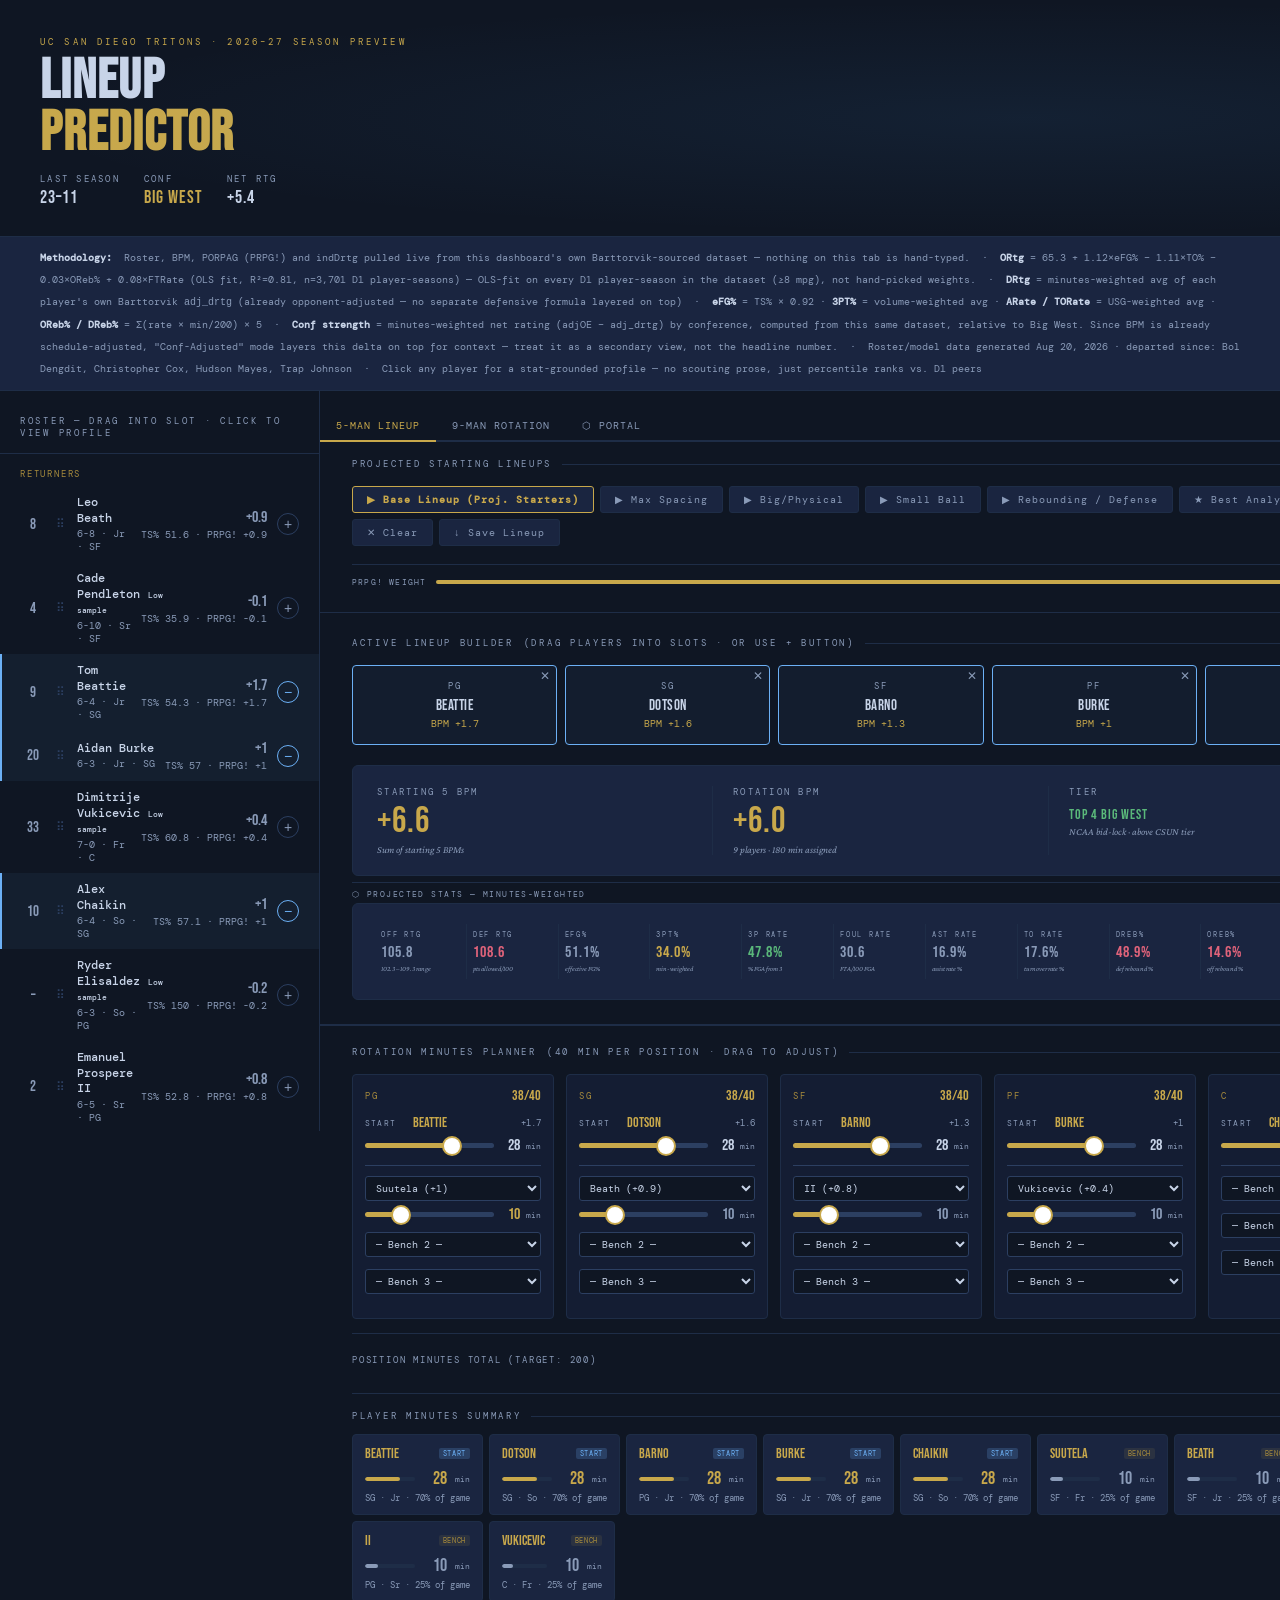
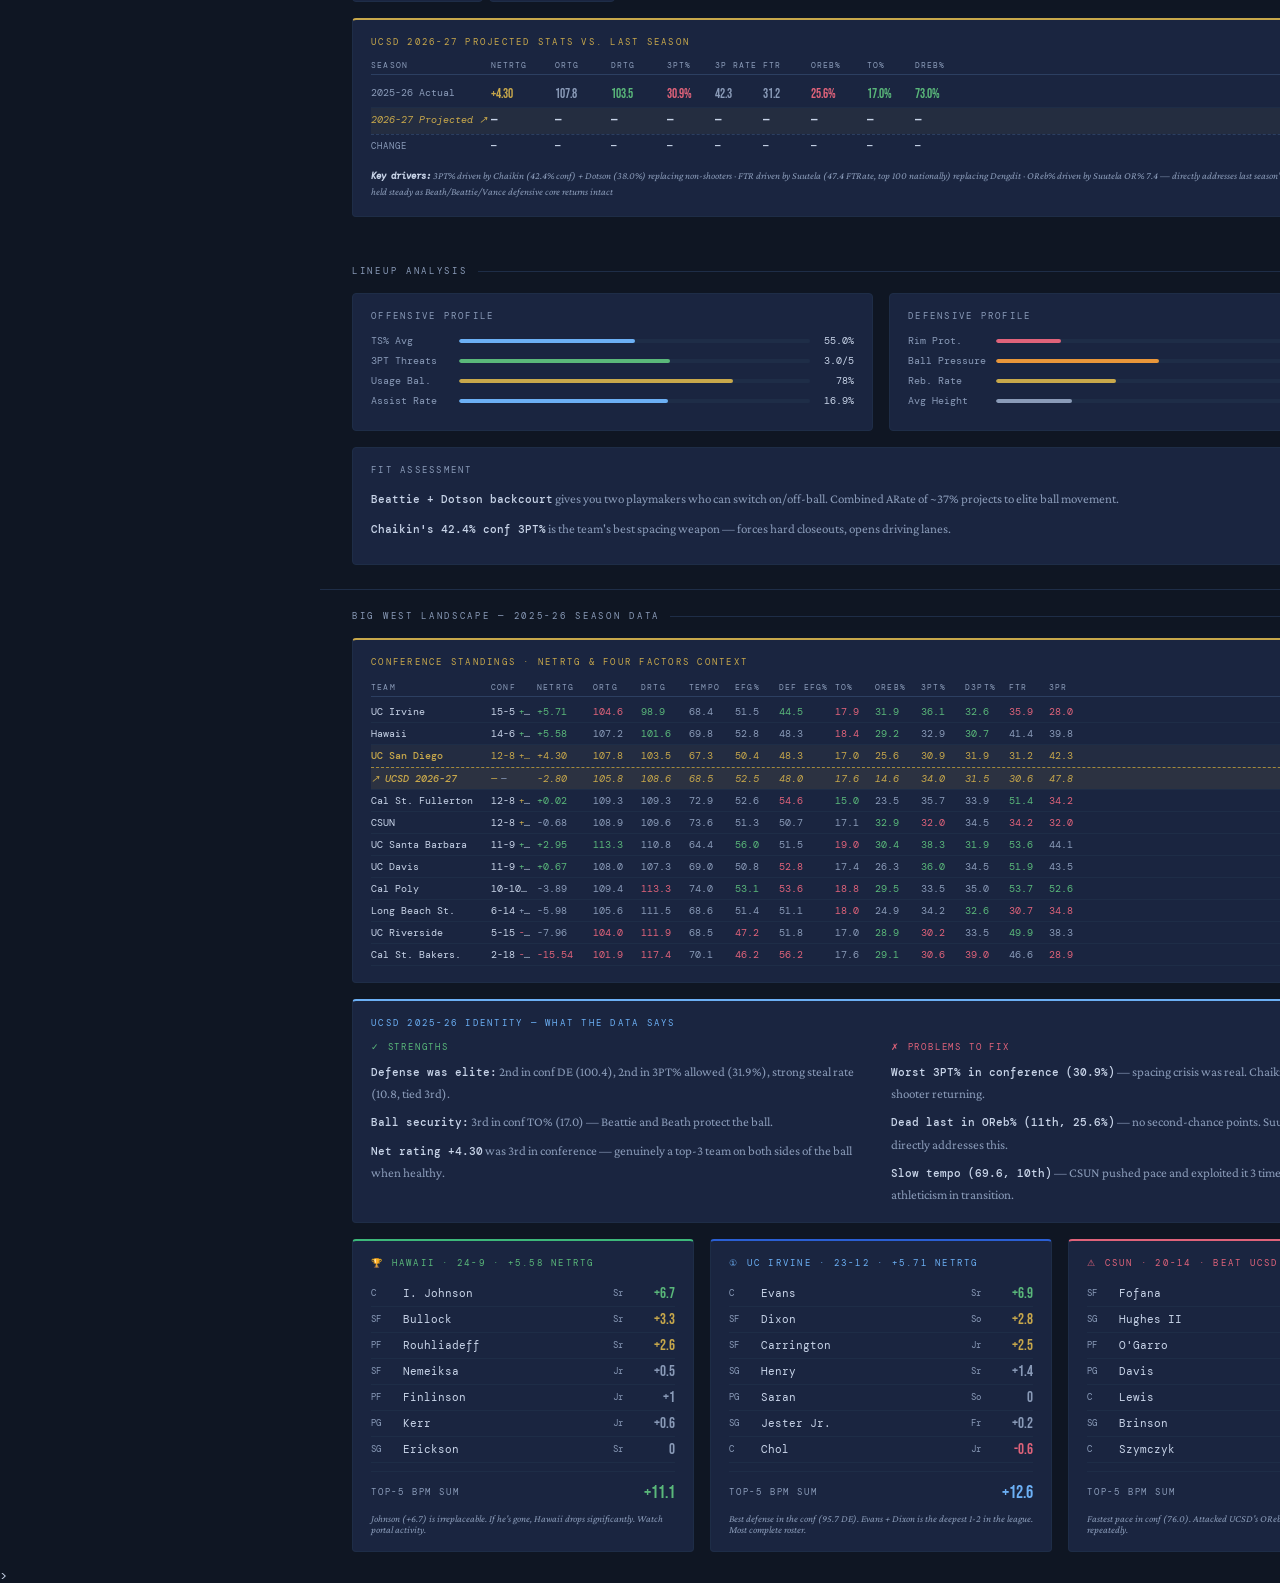
==== commit 10dfb872: "Retheme UCSD lineup predictor to match the dashboard's dark navy/gold theme The tab was using its ow" ====
--- a/www/ucsd_lineup_predictor.html
+++ b/www/ucsd_lineup_predictor.html
@@ -7,20 +7,20 @@
 <link href="https://fonts.googleapis.com/css2?family=Bebas+Neue&family=DM+Mono:ital,wght@0,300;0,400;0,500;1,400&family=Crimson+Pro:ital,wght@0,400;0,600;1,400&display=swap" rel="stylesheet">
 <style>
 :root {
-  --bg: #f0f2f5;
-  --surface: #ffffff;
-  --card: #f7f8fa;
-  --border: #dde1e7;
-  --border2: #c8cdd6;
-  --gold: #8a5f0e;
-  --gold-dim: #a07520;
-  --blue: #003DA5;
-  --blue-light: #1a4fba;
-  --text: #111827;
-  --muted: #6b7280;
-  --green: #15803d;
-  --red: #b91c1c;
-  --yellow: #92400e;
+  --bg: #0f1623;
+  --surface: #1a2540;
+  --card: #141d33;
+  --border: #1e2d47;
+  --border2: #2c3f61;
+  --gold: #c8a84b;
+  --gold-dim: #a68a3c;
+  --blue: #4a9eed;
+  --blue-light: #6cb0f5;
+  --text: #c8d4e8;
+  --muted: #8a9bb8;
+  --green: #5ab87a;
+  --red: #e0637a;
+  --yellow: #e8963a;
 }
 
 * { margin: 0; padding: 0; box-sizing: border-box; }
@@ -50,7 +50,7 @@
   content: '';
   position: absolute;
   top: 0; left: 0; right: 0; bottom: 0;
-  background: radial-gradient(ellipse at 80% 50%, rgba(0,61,165,0.08) 0%, transparent 70%);
+  background: radial-gradient(ellipse at 80% 50%, rgba(74,158,237,0.08) 0%, transparent 70%);
   pointer-events: none;
 }
 
@@ -162,7 +162,7 @@
   position: relative;
 }
 
-.player-row:hover { background: #eef1f5; }
+.player-row:hover { background: rgba(255,255,255,0.04); }
 
 .player-row.selected {
   background: var(--surface);
@@ -171,7 +171,7 @@
 
 .player-row.in-lineup {
   border-left-color: var(--blue-light);
-  background: rgba(42, 95, 212, 0.06);
+  background: rgba(108, 176, 245, 0.06);
 }
 
 .p-num {
@@ -314,7 +314,7 @@
 .slot.filled {
   border-color: var(--blue-light);
   border-style: solid;
-  background: rgba(42, 95, 212, 0.05);
+  background: rgba(108, 176, 245, 0.05);
 }
 
 .slot-pos {
@@ -440,7 +440,7 @@
 
 .ac-body {
   font-size: 11px;
-  color: #9aa0aa;
+  color: var(--muted);
   line-height: 1.7;
   font-family: 'Crimson Pro', serif;
   font-size: 13px;
@@ -592,7 +592,7 @@
 .drawer-note {
   font-family: 'Crimson Pro', serif;
   font-size: 13px;
-  color: #8a9099;
+  color: var(--muted);
   line-height: 1.7;
   border-top: 1px solid var(--border);
   padding-top: 16px;
@@ -832,7 +832,7 @@
   border-radius: 50%;
   background: var(--gold);
   cursor: grab;
-  border: 2px solid #0a0a0a;
+  border: 2px solid var(--bg);
   box-shadow: 0 0 0 2px rgba(200,168,75,0.2);
   transition: transform 0.12s ease;
 }
@@ -843,7 +843,7 @@
   height: 14px;
   border-radius: 50%;
   background: var(--gold);
-  border: 2px solid #0a0a0a;
+  border: 2px solid var(--bg);
   cursor: grab;
 }
 
@@ -891,19 +891,19 @@
 
 /* SKILL TRANSLATION PANEL */
 .skill-translation { margin: 14px 0 10px; border: 1px solid var(--border2); border-radius: 4px; overflow: hidden; }
-.skill-translation-header { background: rgba(138,95,14,0.06); border-bottom: 1px solid var(--border); padding: 7px 12px; display: flex; align-items: center; justify-content: space-between; }
+.skill-translation-header { background: rgba(200,168,75,0.06); border-bottom: 1px solid var(--border); padding: 7px 12px; display: flex; align-items: center; justify-content: space-between; }
 .skill-translation-title { font-size: 8px; letter-spacing: 0.2em; text-transform: uppercase; color: var(--gold-dim); }
 .skill-translation-score { font-family: 'Bebas Neue', sans-serif; font-size: 16px; }
 .skill-row { display: flex; align-items: center; gap: 8px; padding: 6px 12px; border-bottom: 1px solid var(--border); }
 .skill-row:last-child { border-bottom: none; }
 .skill-label { font-size: 9px; color: var(--muted); width: 90px; flex-shrink: 0; }
-.skill-bar-track { flex: 1; height: 4px; background: #dde1e7; border-radius: 2px; overflow: hidden; }
+.skill-bar-track { flex: 1; height: 4px; background: var(--border); border-radius: 2px; overflow: hidden; }
 .skill-bar-fill { height: 100%; border-radius: 2px; transition: width 0.4s ease; }
 .skill-val { font-family: 'Bebas Neue', sans-serif; font-size: 13px; width: 36px; text-align: right; flex-shrink: 0; }
 .skill-badge { font-size: 7px; letter-spacing: 0.1em; padding: 1px 5px; border-radius: 2px; width: 52px; text-align: center; flex-shrink: 0; }
-.badge-portable { background: rgba(21,128,61,0.10); color: var(--green); }
-.badge-moderate { background: rgba(146,64,14,0.10); color: var(--yellow); }
-.badge-fragile  { background: rgba(185,28,28,0.10); color: var(--red); }
+.badge-portable { background: rgba(90,184,122,0.10); color: var(--green); }
+.badge-moderate { background: rgba(232,150,58,0.10); color: var(--yellow); }
+.badge-fragile  { background: rgba(224,99,122,0.10); color: var(--red); }
 .skill-translation-footer { padding: 7px 12px; font-size: 9px; color: var(--muted); font-style: italic; border-top: 1px solid var(--border); background: rgba(0,0,0,0.02); }
 
 /* SAVED LINEUPS */
@@ -928,7 +928,7 @@
   cursor: pointer;
   transition: all 0.15s;
 }
-.saved-preset-btn:hover { background: rgba(138,95,14,0.08); }
+.saved-preset-btn:hover { background: rgba(200,168,75,0.08); }
 .saved-preset-btn .sp-delete {
   font-size: 9px;
   color: var(--muted);
@@ -986,7 +986,7 @@
 }
 .portal-tag {
   font-size: 8px;
-  background: rgba(138,95,14,0.1);
+  background: rgba(200,168,75,0.1);
   color: var(--gold-dim);
   border-radius: 2px;
   padding: 1px 5px;
@@ -1059,7 +1059,7 @@
   gap: 10px;
 }
 .nine-man-slot.filled { border-color: var(--gold-dim); }
-.nine-man-slot.drag-over { border-color: var(--gold); background: rgba(138,95,14,0.06); }
+.nine-man-slot.drag-over { border-color: var(--gold); background: rgba(200,168,75,0.06); }
 .nine-man-slot-num {
   font-size: 8px;
   color: var(--muted);
@@ -1802,7 +1802,7 @@
   const numColor = opts.muted ? 'color: var(--muted);' : (opts.gold ? 'color: var(--gold);' : '');
   const nameClass = opts.gold ? 'p-name new-player' : 'p-name';
   const badges = [];
-  if (opts.badge) badges.push(`<span style="font-size:8px; background:rgba(138,95,14,0.12); color:var(--gold-dim); border-radius:2px; padding:1px 4px; margin-left:4px;">${opts.badge}</span>`);
+  if (opts.badge) badges.push(`<span style="font-size:8px; background:rgba(200,168,75,0.12); color:var(--gold-dim); border-radius:2px; padding:1px 4px; margin-left:4px;">${opts.badge}</span>`);
   if (p.lowSample) badges.push(`<span class="sample-badge" style="font-size:8px; border-radius:2px; padding:1px 4px; margin-left:4px;" title="${p.gp} GP · ${p.mpg} mpg — small sample, ratings unreliable">Low sample</span>`);
   const sub = [p.ht || '—', p.yr || '', p.pos || '', opts.school || ''].filter(Boolean).join(' · ');
   return `
@@ -2435,7 +2435,7 @@
       + '<div style="display:flex; align-items:center; gap:6px; margin-bottom:6px;">'
       + '<div style="font-family:\'Bebas Neue\',sans-serif; font-size:14px; color:' + bprC + '; flex:1; white-space:nowrap; overflow:hidden; text-overflow:ellipsis;">' + p.name.split(' ').pop() + '</div>'
       + (isStarter
-          ? '<div style="font-size:7px; background:rgba(42,95,212,0.2); color:var(--blue-light); border-radius:2px; padding:1px 4px; letter-spacing:0.1em;">START</div>'
+          ? '<div style="font-size:7px; background:rgba(108,176,245,0.2); color:var(--blue-light); border-radius:2px; padding:1px 4px; letter-spacing:0.1em;">START</div>'
           : '<div style="font-size:7px; background:rgba(200,168,75,0.1); color:var(--gold-dim); border-radius:2px; padding:1px 4px; letter-spacing:0.1em;">BENCH</div>')
       + '</div>'
       + '<div style="display:flex; align-items:center; gap:8px;">'
@@ -2596,7 +2596,7 @@
             <div style="font-family:'Bebas Neue',sans-serif; font-size:14px; color:${bprC}; flex:1; white-space:nowrap; overflow:hidden; text-overflow:ellipsis;">
               ${p.name.split(' ').pop()}
             </div>
-            ${isStarter ? `<div style="font-size:7px; background:rgba(42,95,212,0.2); color:var(--blue-light); border-radius:2px; padding:1px 4px; letter-spacing:0.1em;">START</div>` : `<div style="font-size:7px; background:rgba(200,168,75,0.1); color:var(--gold-dim); border-radius:2px; padding:1px 4px; letter-spacing:0.1em;">BENCH</div>`}
+            ${isStarter ? `<div style="font-size:7px; background:rgba(108,176,245,0.2); color:var(--blue-light); border-radius:2px; padding:1px 4px; letter-spacing:0.1em;">START</div>` : `<div style="font-size:7px; background:rgba(200,168,75,0.1); color:var(--gold-dim); border-radius:2px; padding:1px 4px; letter-spacing:0.1em;">BENCH</div>`}
           </div>
           <div style="display:flex; align-items:center; gap:8px;">
             <div style="flex:1; height:4px; background:var(--border); border-radius:2px; overflow:hidden;">
@@ -3330,7 +3330,7 @@
             <div style="width:48px; font-size:13px; font-family:'Bebas Neue',sans-serif; color:var(--green);">17.0%</div>
             <div style="width:56px; font-size:13px; font-family:'Bebas Neue',sans-serif; color:var(--green);">73.0%</div>
           </div>
-          <div style="display:flex; gap:0; padding:5px 0; min-width:600px; background:rgba(138,95,14,0.06);" id="proj-stats-row">
+          <div style="display:flex; gap:0; padding:5px 0; min-width:600px; background:rgba(200,168,75,0.06);" id="proj-stats-row">
             <div style="width:120px; font-size:10px; color:var(--gold); font-style:italic;">2026-27 Projected ↗</div>
             <div style="width:64px; font-size:13px; font-family:'Bebas Neue',sans-serif;" id="proj-netrtg">—</div>
             <div style="width:56px; font-size:13px; font-family:'Bebas Neue',sans-serif;" id="proj-ortg">—</div>
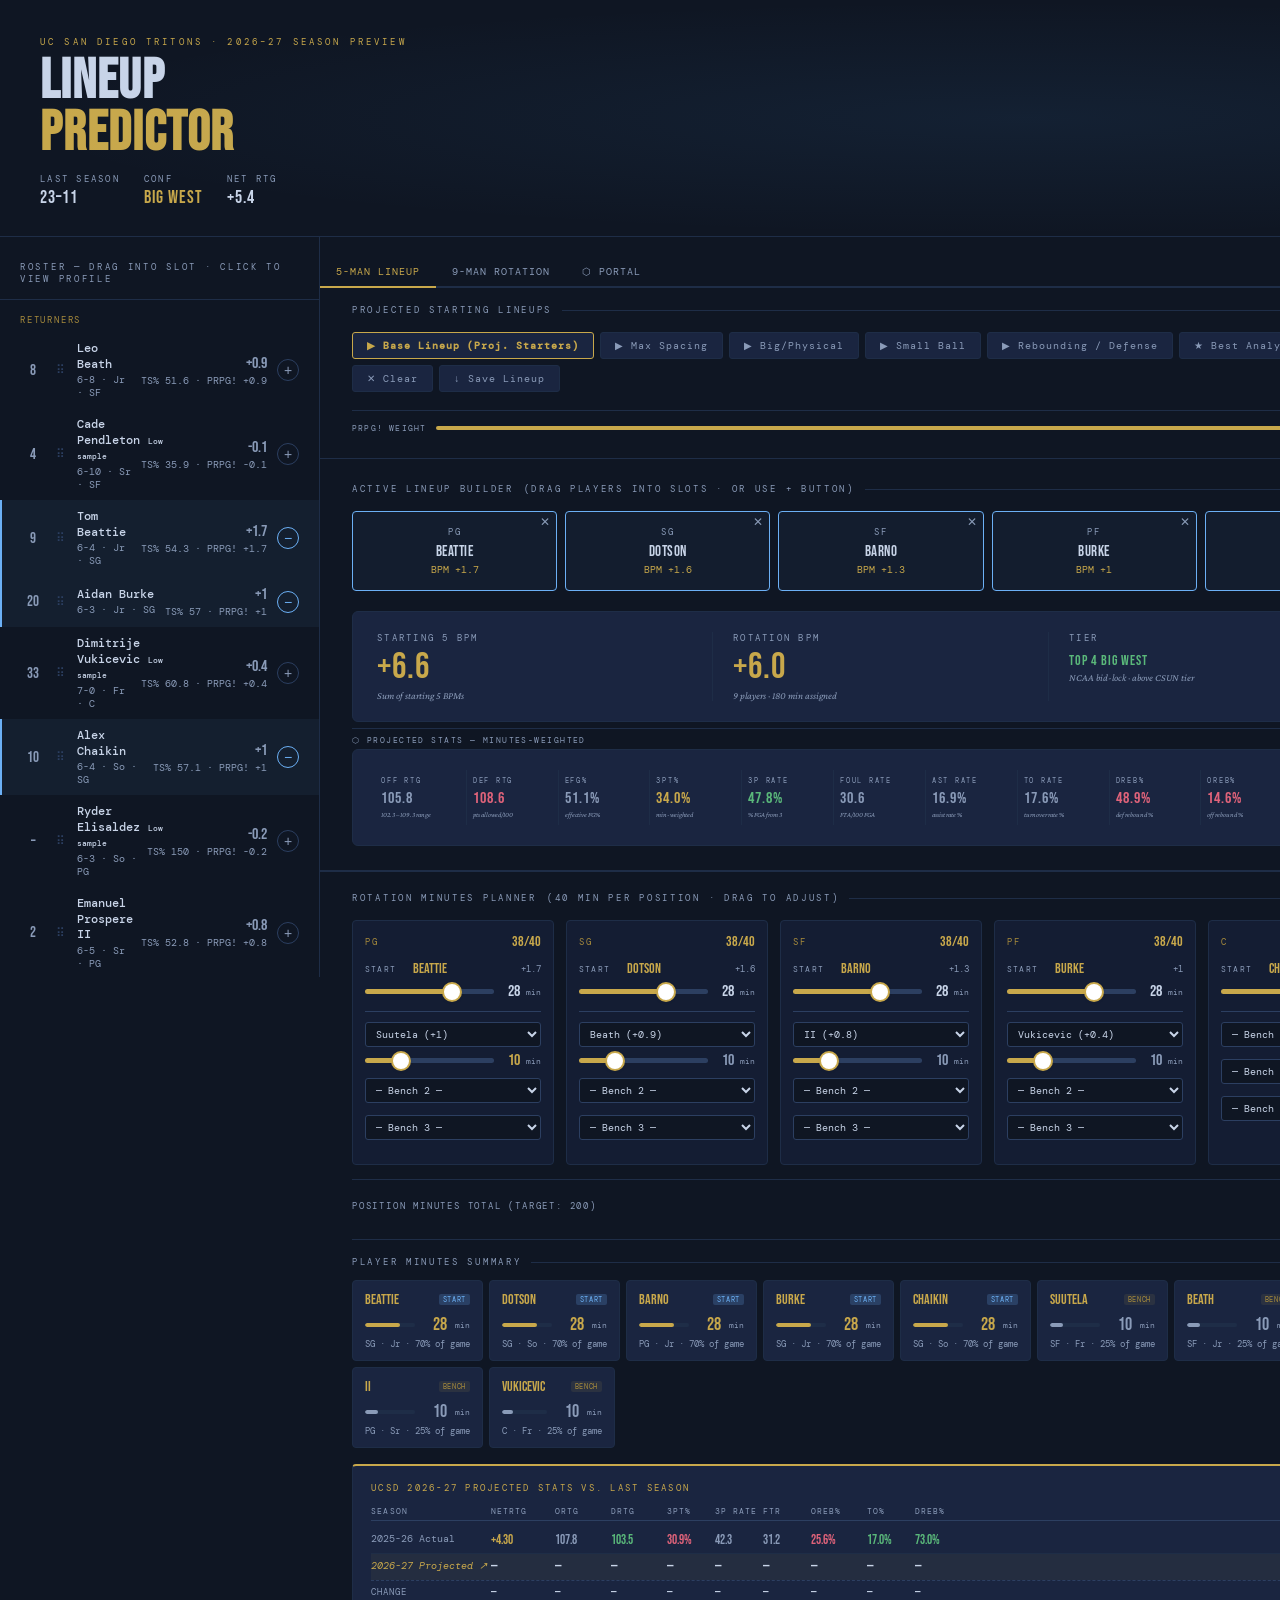
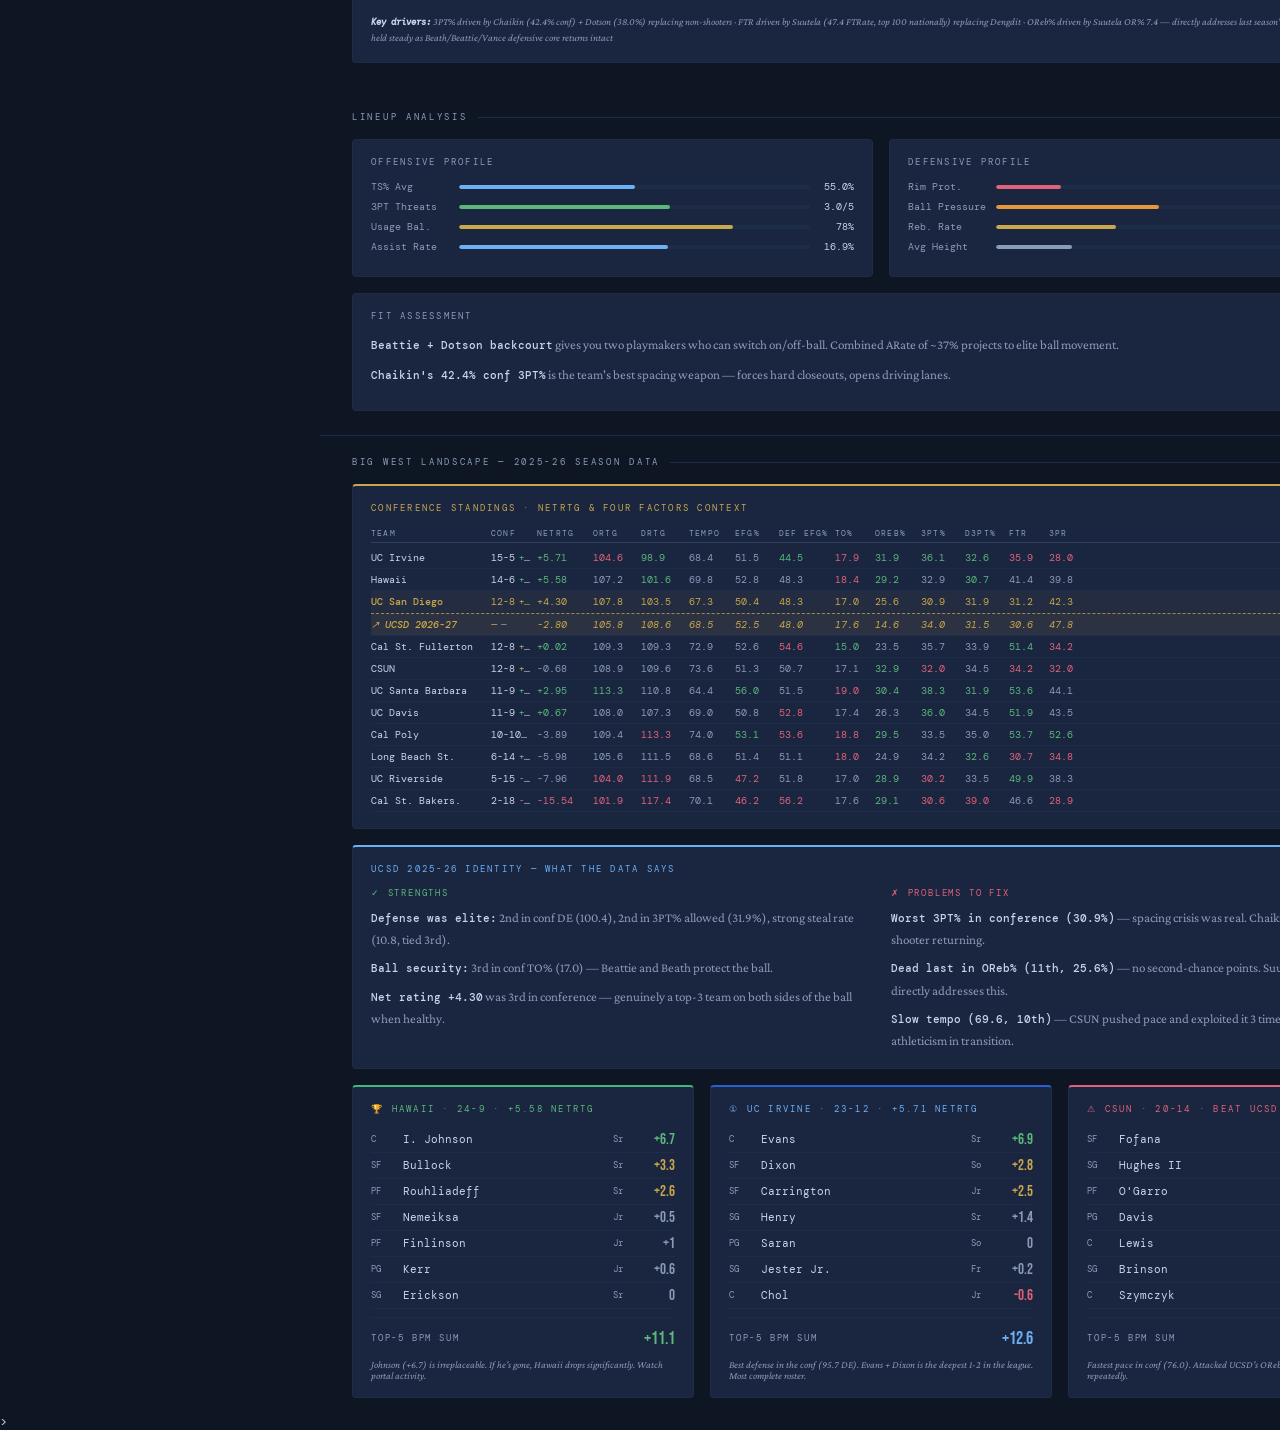
==== commit 50bfda56: "Remove methodology bar from UCSD lineup predictor tab Co-Authored-By: Claude Sonnet 5 <noreply@anthr" ====
--- a/www/ucsd_lineup_predictor.html
+++ b/www/ucsd_lineup_predictor.html
@@ -1166,23 +1166,6 @@
     </div>
   </div>
 </header>
-
-<div class="method-bar" style="line-height:2.2; display:block;" id="method-bar">
-  <strong>Methodology:</strong>&nbsp;
-  Roster, BPM, PORPAG (PRPG!) and indDrtg pulled live from this dashboard's own Barttorvik-sourced dataset — nothing on this tab is hand-typed.
-  &nbsp;·&nbsp;
-  <strong>ORtg</strong> = <span id="method-ortg-formula">fitting…</span> — OLS-fit on every D1 player-season in the dataset (≥8 mpg), not hand-picked weights.
-  &nbsp;·&nbsp;
-  <strong>DRtg</strong> = minutes-weighted avg of each player's own Barttorvik <code>adj_drtg</code> (already opponent-adjusted — no separate defensive formula layered on top)
-  &nbsp;·&nbsp;
-  <strong>eFG%</strong> = TS% × 0.92 · <strong>3PT%</strong> = volume-weighted avg · <strong>ARate / TORate</strong> = USG-weighted avg · <strong>OReb% / DReb%</strong> = Σ(rate × min/200) × 5
-  &nbsp;·&nbsp;
-  <strong>Conf strength</strong> = minutes-weighted net rating (adjOE − adj_drtg) by conference, computed from this same dataset, relative to Big West. Since BPM is already schedule-adjusted, "Conf-Adjusted" mode layers this delta on top for context — treat it as a secondary view, not the headline number.
-  &nbsp;·&nbsp;
-  <span id="method-freshness">Loading data freshness…</span>
-  &nbsp;·&nbsp;
-  Click any player for a stat-grounded profile — no scouting prose, just percentile ranks vs. D1 peers
-</div>
 
 <div class="layout">
   <!-- ROSTER PANEL -->
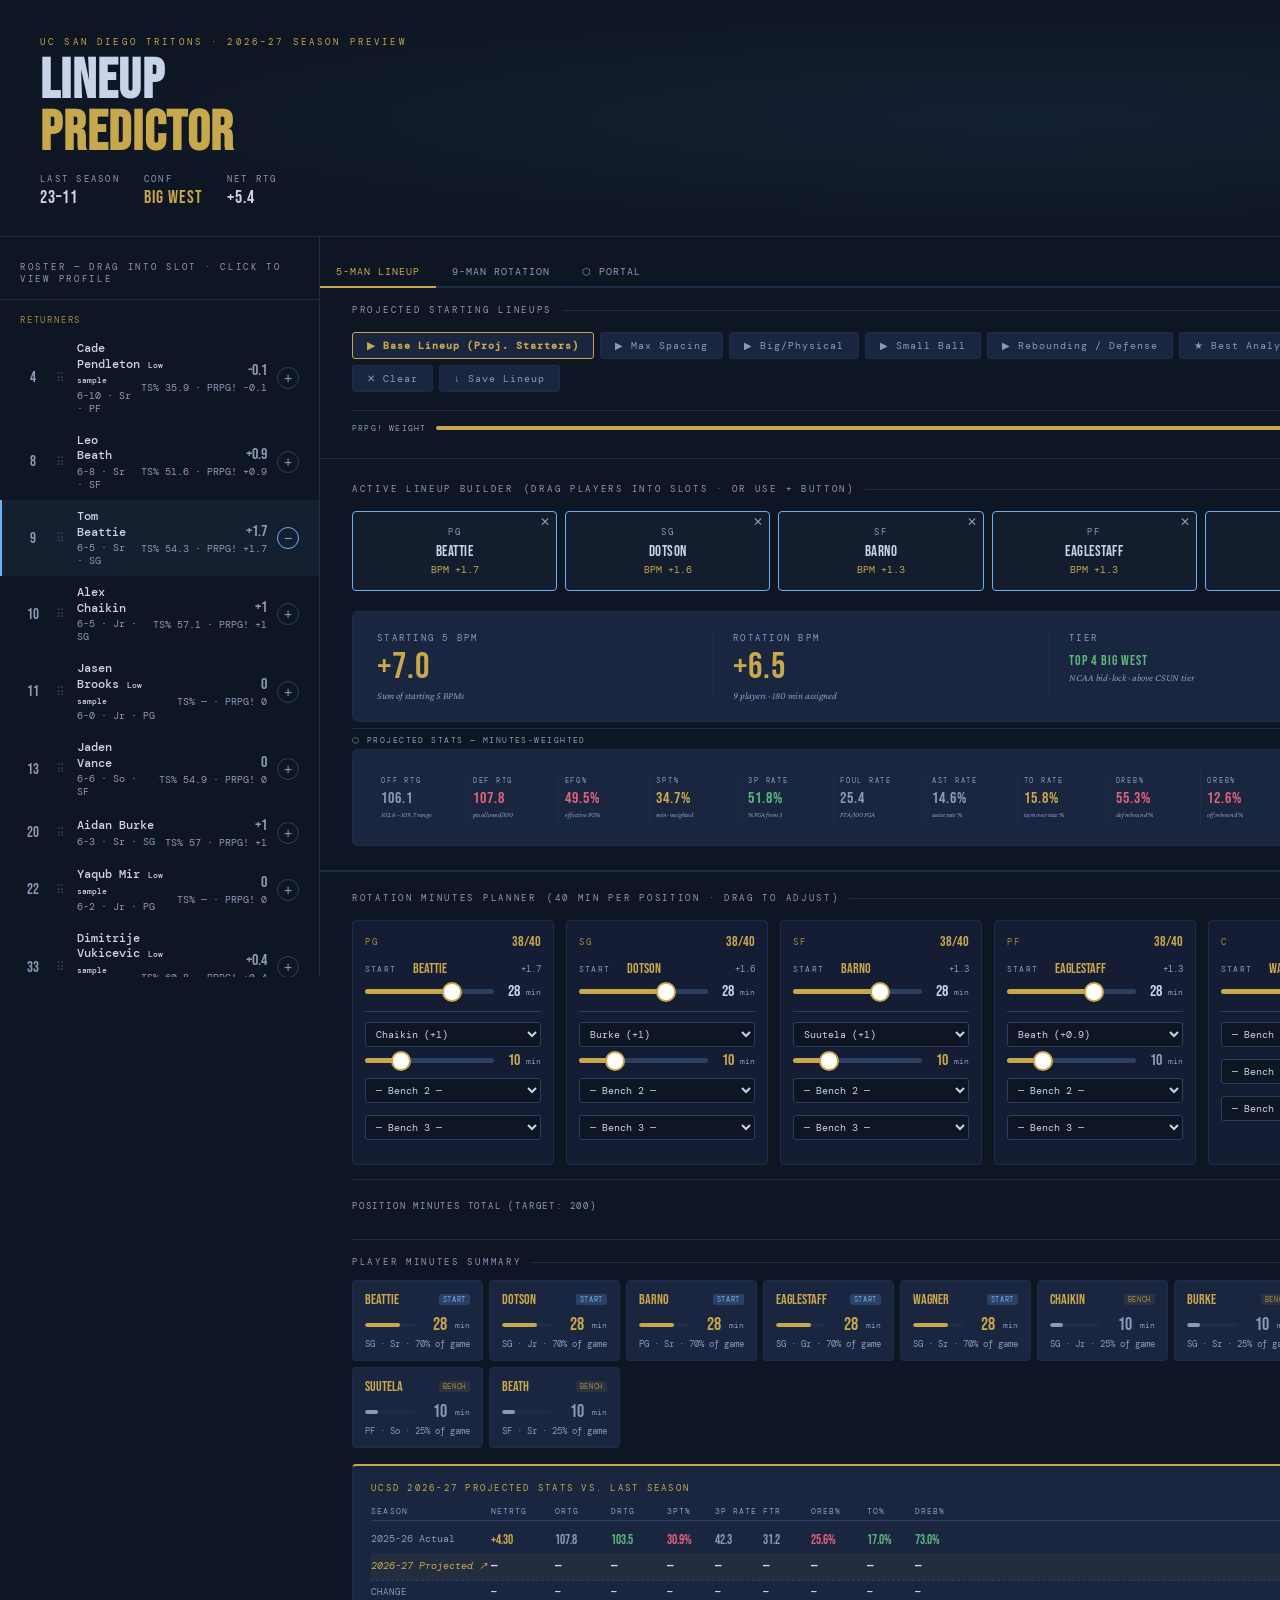
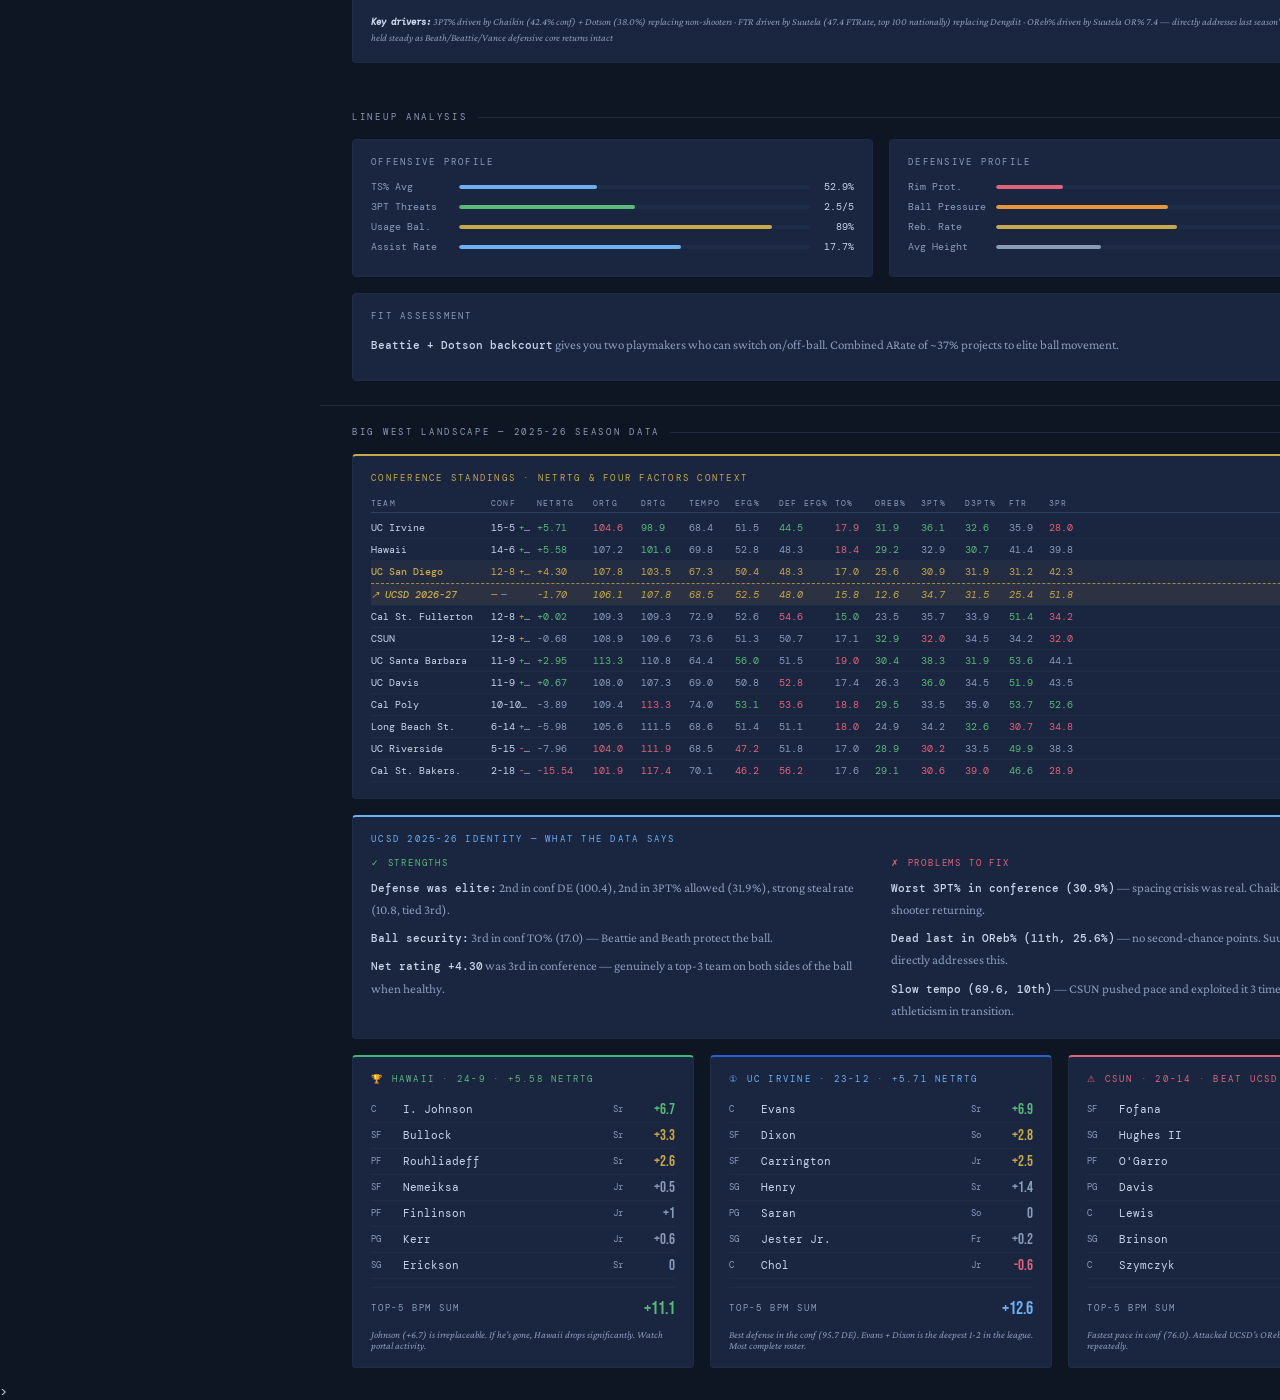
==== commit c0522626: "Update UCSD beta roster groups" ====
--- a/www/ucsd_lineup_predictor.html
+++ b/www/ucsd_lineup_predictor.html
@@ -1608,6 +1608,7 @@
   },
   set: async (key, value) => { localStorage.setItem(key, value); },
 };
+const WATCHLIST_STORAGE_KEY = 'ucsd_watchlist_lineup_candidates_v2';
 
 // ─── PLAYER DATA ───────────────────────────────────────────────
 let PORTAL_PLAYERS = []; // populated from ucsd_model_data.json (real available-transfer players)
@@ -1664,6 +1665,159 @@
 }
 
 let PLAYERS = {}; // populated from ucsd_model_data.json by loadModelData()
+let WATCHLIST_POTENTIALS = [];
+
+function toFiniteNumber(value, fallback = 0) {
+  const num = Number(value);
+  return Number.isFinite(num) ? num : fallback;
+}
+
+function formatSignedStat(value, digits = 1) {
+  const num = toFiniteNumber(value, 0);
+  return `${num > 0 ? '+' : ''}${num.toFixed(digits)}`;
+}
+
+function formatStat(value, digits = 1) {
+  return toFiniteNumber(value, 0).toFixed(digits);
+}
+
+function activeWatchlistIds() {
+  const active = new Set(lineup.filter(Boolean));
+  Object.values(benchMinutes || {}).forEach((value) => {
+    if (typeof value === 'string' && value) active.add(value);
+  });
+  if (Array.isArray(nmPlayers)) {
+    nmPlayers.forEach((player) => {
+      if (player && player._pid) active.add(player._pid);
+    });
+  }
+  return active;
+}
+
+function normalizeWatchlistCandidate(candidate) {
+  if (!candidate || !candidate.lineupId) return null;
+  return {
+    id: String(candidate.lineupId),
+    sourceId: String(candidate.sourceId || candidate.lineupId),
+    name: String(candidate.name || 'Unknown Player'),
+    team: String(candidate.team || ''),
+    conf: String(candidate.conf || ''),
+    division: String(candidate.division || ''),
+    num: candidate.num ?? '–',
+    pos: String(candidate.pos || 'G/F'),
+    yr: String(candidate.yr || ''),
+    ht: String(candidate.ht || '—'),
+    htIn: toFiniteNumber(candidate.htIn, 0),
+    bpr: toFiniteNumber(candidate.bpr, 0),
+    adjBpr: toFiniteNumber(candidate.adjBpr ?? candidate.bpr, toFiniteNumber(candidate.bpr, 0)),
+    obpr: toFiniteNumber(candidate.obpr, 0),
+    dbpr: toFiniteNumber(candidate.dbpr, 0),
+    prpgi: toFiniteNumber(candidate.prpgi, 0),
+    ts: toFiniteNumber(candidate.ts, 0),
+    usg: toFiniteNumber(candidate.usg, 0),
+    threeRate: toFiniteNumber(candidate.threeRate, 0),
+    threePct: toFiniteNumber(candidate.threePct, 0),
+    arate: toFiniteNumber(candidate.arate, 0),
+    torate: toFiniteNumber(candidate.torate, 0),
+    stl: toFiniteNumber(candidate.stl, 0),
+    blk: toFiniteNumber(candidate.blk, 0),
+    dreb: toFiniteNumber(candidate.dreb, 0),
+    oreb: toFiniteNumber(candidate.oreb, 0),
+    ftr: toFiniteNumber(candidate.ftr, 0),
+    indDrtg: toFiniteNumber(candidate.indDrtg, 102.5),
+    note: String(candidate.note || ''),
+    isPotential: true,
+    isWatchlistPotential: true,
+  };
+}
+
+function applyWatchlistPotentials(candidates) {
+  const nextCandidates = Array.isArray(candidates)
+    ? candidates.map(normalizeWatchlistCandidate).filter(Boolean)
+    : [];
+  const nextIds = new Set(nextCandidates.map((candidate) => candidate.id));
+  const protectedIds = activeWatchlistIds();
+
+  Object.entries(PLAYERS).forEach(([id, player]) => {
+    if (!player || !player.isWatchlistPotential) return;
+    if (nextIds.has(id)) return;
+    if (protectedIds.has(id)) {
+      player.isPotential = false;
+      player.isWatchlistPotential = false;
+      return;
+    }
+    delete PLAYERS[id];
+  });
+
+  WATCHLIST_POTENTIALS = nextCandidates;
+  nextCandidates.forEach((candidate) => {
+    PLAYERS[candidate.id] = {
+      ...PLAYERS[candidate.id],
+      ...candidate,
+    };
+  });
+
+  const rosterEl = document.getElementById('roster-list');
+  if (rosterEl) renderRosterPanel();
+}
+
+function readWatchlistPotentialsFromStorage() {
+  try {
+    const raw = localStorage.getItem(WATCHLIST_STORAGE_KEY);
+    if (!raw) return [];
+    const parsed = JSON.parse(raw);
+    return Array.isArray(parsed) ? parsed : [];
+  } catch (err) {
+    console.warn('Unable to read watchlist lineup candidates', err);
+    return [];
+  }
+}
+
+function readWatchlistPotentialsFromUrl() {
+  try {
+    const params = new URLSearchParams(window.location.search);
+    const raw = params.get('watchlist');
+    if (!raw) return [];
+    const parsed = JSON.parse(raw);
+    return Array.isArray(parsed) ? parsed : [];
+  } catch (err) {
+    return [];
+  }
+}
+
+function readWatchlistPotentialsFromParent() {
+  try {
+    if (!window.parent || window.parent === window) return [];
+    const node = window.parent.document.getElementById('watchlist-lineup-data');
+    if (!node) return [];
+    const raw = (node.textContent || '').trim();
+    if (!raw) return [];
+    const parsed = JSON.parse(raw);
+    return Array.isArray(parsed) ? parsed : [];
+  } catch (err) {
+    return [];
+  }
+}
+
+window.addEventListener('message', (event) => {
+  if (event.origin !== window.location.origin) return;
+  if (event.data?.type !== 'ucsd-watchlist-lineup-sync') return;
+  applyWatchlistPotentials(event.data.payload);
+});
+
+window.addEventListener('storage', (event) => {
+  if (event.key !== WATCHLIST_STORAGE_KEY) return;
+  applyWatchlistPotentials(readWatchlistPotentialsFromStorage());
+});
+
+let lastParentWatchlistPayload = '';
+function syncWatchlistPotentialsFromParent() {
+  const candidates = readWatchlistPotentialsFromParent();
+  const nextKey = JSON.stringify(candidates);
+  if (nextKey === lastParentWatchlistPayload) return;
+  lastParentWatchlistPayload = nextKey;
+  applyWatchlistPotentials(candidates);
+}
 
 
 // Helper: display name (Last name, or First Initial. Last if ambiguous)
@@ -1722,6 +1876,19 @@
   PORTAL_PLAYERS.slice(0, 6).forEach(p => {
     PLAYERS[p.id] = { ...p, isPotential: true };
   });
+  const urlWatchlistPotentials = readWatchlistPotentialsFromUrl();
+  const hasUrlWatchlistPotentials = Array.isArray(urlWatchlistPotentials) && urlWatchlistPotentials.length > 0;
+  if (hasUrlWatchlistPotentials) {
+    applyWatchlistPotentials(urlWatchlistPotentials);
+    try {
+      localStorage.setItem(WATCHLIST_STORAGE_KEY, JSON.stringify(urlWatchlistPotentials));
+    } catch (err) {
+      console.warn('Unable to persist watchlist lineup candidates from URL', err);
+    }
+  } else {
+    applyWatchlistPotentials(readWatchlistPotentialsFromStorage());
+  }
+  syncWatchlistPotentialsFromParent();
   DEFAULT_ROTATION = buildPresetLineup('base').rotation;
 
   const formulaEl = document.getElementById('method-ortg-formula');
@@ -1788,6 +1955,8 @@
   if (opts.badge) badges.push(`<span style="font-size:8px; background:rgba(200,168,75,0.12); color:var(--gold-dim); border-radius:2px; padding:1px 4px; margin-left:4px;">${opts.badge}</span>`);
   if (p.lowSample) badges.push(`<span class="sample-badge" style="font-size:8px; border-radius:2px; padding:1px 4px; margin-left:4px;" title="${p.gp} GP · ${p.mpg} mpg — small sample, ratings unreliable">Low sample</span>`);
   const sub = [p.ht || '—', p.yr || '', p.pos || '', opts.school || ''].filter(Boolean).join(' · ');
+  const tsText = p.ts == null ? '—' : p.ts;
+  const prpgiText = p.prpgi == null ? '—' : `${p.prpgi > 0 ? '+' : ''}${p.prpgi}`;
   return `
     <div class="player-row" data-id="${id}" draggable="true" ondragstart="dragStart(event, '${id}')" ondragend="dragEnd(event)" onclick="openDrawer('${id}')">
       <div class="p-num" style="${numColor}">${p.num != null ? p.num : '–'}</div>
@@ -1798,7 +1967,7 @@
       </div>
       <div>
         <div class="p-bpr ${bprClass}">${bpr > 0 ? '+' : ''}${bpr}</div>
-        <div class="p-ts">TS% ${p.ts} · PRPG! ${p.prpgi > 0 ? '+' : ''}${p.prpgi}</div>
+        <div class="p-ts">TS% ${tsText} · PRPG! ${prpgiText}</div>
       </div>
       <button class="add-btn" onclick="event.stopPropagation(); addToNextSlot('${id}')" id="btn-${id}">+</button>
     </div>`;
@@ -1809,14 +1978,26 @@
   if (!el) return;
   const returners = Object.entries(PLAYERS).filter(([, p]) => !p.isNew && !p.isPotential);
   const newAdds   = Object.entries(PLAYERS).filter(([, p]) => p.isNew && !p.isPotential);
-  const potential = Object.entries(PLAYERS).filter(([, p]) => p.isPotential);
+  const potential = Object.entries(PLAYERS)
+    .filter(([, p]) => p.isPotential)
+    .sort(([, left], [, right]) => {
+      const watchlistDelta = Number(Boolean(right.isWatchlistPotential)) - Number(Boolean(left.isWatchlistPotential));
+      if (watchlistDelta !== 0) return watchlistDelta;
+      return (right.adjBpr ?? right.bpr ?? -999) - (left.adjBpr ?? left.bpr ?? -999);
+    });
 
   let html = '<div class="group-label">Returners</div>';
   html += returners.map(([id, p]) => playerRowHtml(id, p)).join('');
-  html += '<div class="group-label" style="color: var(--gold);">New Additions (2026 transfer portal, committed)</div>';
+  html += '<div class="group-label" style="color: var(--gold);">New Additions (2026-27 roster)</div>';
   html += newAdds.map(([id, p]) => playerRowHtml(id, p, { gold: true, badge: p.fromConf, school: p.priorSchool })).join('');
   html += '<div class="group-label" style="color: var(--muted); margin-top: 8px;">Potential Additions — real available (uncommitted) transfers, ranked by BPM</div>';
-  html += potential.map(([id, p]) => playerRowHtml(id, p, { muted: true, school: p.priorSchool + ' (' + p.fromConf + ')' })).join('');
+  html += potential.map(([id, p]) => {
+    const school = p.isWatchlistPotential
+      ? [p.team, p.conf ? '(' + p.conf + ')' : '', p.division].filter(Boolean).join(' ')
+      : p.priorSchool + ' (' + p.fromConf + ')';
+    const badge = p.isWatchlistPotential ? 'Watchlist' : null;
+    return playerRowHtml(id, p, { muted: true, school, badge });
+  }).join('');
   el.innerHTML = html;
 }
 
@@ -2727,19 +2908,28 @@
 function openDrawer(id) {
   const p = PLAYERS[id];
   if (!p) return;
+  const bpm = toFiniteNumber(p.bpr, 0);
+  const prpgi = toFiniteNumber(p.prpgi, 0);
+  const composite = getEffectiveBpr(p);
+  const ts = toFiniteNumber(p.ts, 0);
+  const usg = toFiniteNumber(p.usg, 0);
+  const arate = toFiniteNumber(p.arate, 0);
+  const stl = toFiniteNumber(p.stl, 0);
+  const blk = toFiniteNumber(p.blk, 0);
+  const threeRate = toFiniteNumber(p.threeRate, 0) * 100;
   document.getElementById('drawer-tag').textContent = `${p.num != null ? '#' + p.num : ''} ${p.pos} · ${p.yr} · ${p.ht}`;
   document.getElementById('drawer-name').textContent = p.name;
-  document.getElementById('drawer-sub').textContent = `BPR ${p.bpr>0?'+':''}${p.bpr} · TS% ${p.ts} · USG% ${p.usg}`;
+  document.getElementById('drawer-sub').textContent = `BPR ${formatSignedStat(bpm, 2)} · TS% ${formatStat(ts)} · USG% ${formatStat(usg)}`;
   document.getElementById('drawer-stats').innerHTML = `
-    <div class="ds-cell"><div class="ds-label">BPM</div><div class="ds-val" style="color:${p.bpr>=3?'var(--green)':p.bpr>=1?'var(--gold)':p.bpr>=-1?'var(--muted)':'var(--red)'}">${p.bpr>0?'+':''}${p.bpr}</div></div>
-    <div class="ds-cell"><div class="ds-label">PRPG!</div><div class="ds-val" style="color:${(p.prpgi||0)>=1.5?'var(--green)':(p.prpgi||0)>=0.5?'var(--gold)':(p.prpgi||0)>=-0.5?'var(--muted)':'var(--red)'}">${(p.prpgi||0)>0?'+':''}${(p.prpgi||0).toFixed(1)}</div></div>
-    <div class="ds-cell"><div class="ds-label">Composite</div><div class="ds-val" style="color:${getEffectiveBpr(p)>=2?'var(--green)':getEffectiveBpr(p)>=0?'var(--gold)':'var(--red)'}">${getEffectiveBpr(p)>0?'+':''}${getEffectiveBpr(p)}</div></div>
-    <div class="ds-cell"><div class="ds-label">TS%</div><div class="ds-val" style="color:${p.ts>=58?'var(--green)':p.ts>=54?'var(--gold)':'var(--muted)'}">${p.ts}</div></div>
-    <div class="ds-cell"><div class="ds-label">USG%</div><div class="ds-val">${p.usg}</div></div>
-    <div class="ds-cell"><div class="ds-label">A-Rate</div><div class="ds-val">${p.arate}%</div></div>
-    <div class="ds-cell"><div class="ds-label">STL%</div><div class="ds-val">${p.stl}%</div></div>
-    <div class="ds-cell"><div class="ds-label">BLK%</div><div class="ds-val">${p.blk}%</div></div>
-    <div class="ds-cell"><div class="ds-label">3PT Rate</div><div class="ds-val">${(p.threeRate*100).toFixed(0)}%</div></div>
+    <div class="ds-cell"><div class="ds-label">BPM</div><div class="ds-val" style="color:${bpm>=3?'var(--green)':bpm>=1?'var(--gold)':bpm>=-1?'var(--muted)':'var(--red)'}">${formatSignedStat(bpm, 2)}</div></div>
+    <div class="ds-cell"><div class="ds-label">PRPG!</div><div class="ds-val" style="color:${prpgi>=1.5?'var(--green)':prpgi>=0.5?'var(--gold)':prpgi>=-0.5?'var(--muted)':'var(--red)'}">${formatSignedStat(prpgi)}</div></div>
+    <div class="ds-cell"><div class="ds-label">Composite</div><div class="ds-val" style="color:${composite>=2?'var(--green)':composite>=0?'var(--gold)':'var(--red)'}">${formatSignedStat(composite)}</div></div>
+    <div class="ds-cell"><div class="ds-label">TS%</div><div class="ds-val" style="color:${ts>=58?'var(--green)':ts>=54?'var(--gold)':'var(--muted)'}">${formatStat(ts)}</div></div>
+    <div class="ds-cell"><div class="ds-label">USG%</div><div class="ds-val">${formatStat(usg)}</div></div>
+    <div class="ds-cell"><div class="ds-label">A-Rate</div><div class="ds-val">${formatStat(arate)}%</div></div>
+    <div class="ds-cell"><div class="ds-label">STL%</div><div class="ds-val">${formatStat(stl)}%</div></div>
+    <div class="ds-cell"><div class="ds-label">BLK%</div><div class="ds-val">${formatStat(blk)}%</div></div>
+    <div class="ds-cell"><div class="ds-label">3PT Rate</div><div class="ds-val">${threeRate.toFixed(0)}%</div></div>
   `;
   document.getElementById('drawer-note').innerHTML = p.note;
   document.getElementById('drawer').classList.add('open');
@@ -3837,6 +4027,7 @@
   Object.assign(benchMinutes, DEFAULT_ROTATION);
   renderConferenceContext();
   renderPortal();
+  setInterval(syncWatchlistPotentialsFromParent, 1000);
   setTimeout(() => { renderBench(); updateRatings(); initSliderFills(); initSavedLineups(); initProjectedStatsCard(); }, 100);
 }
 
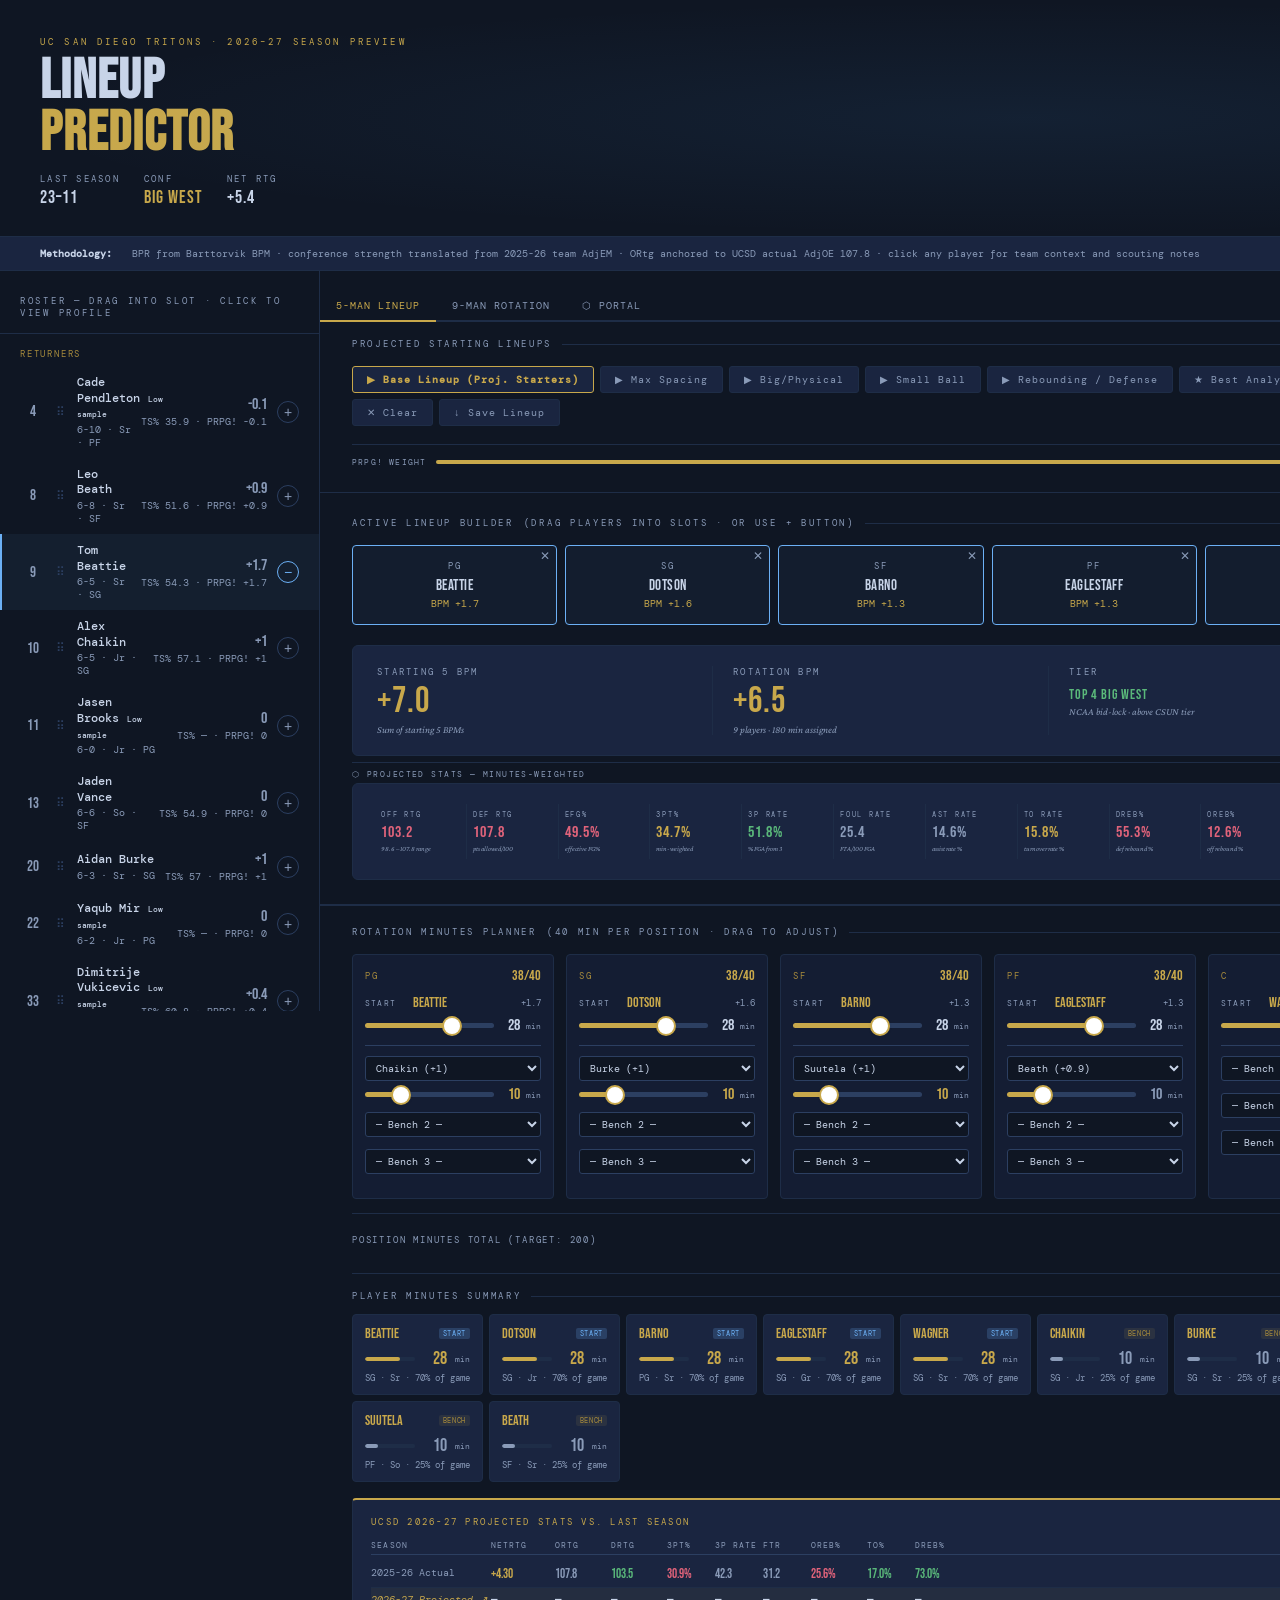
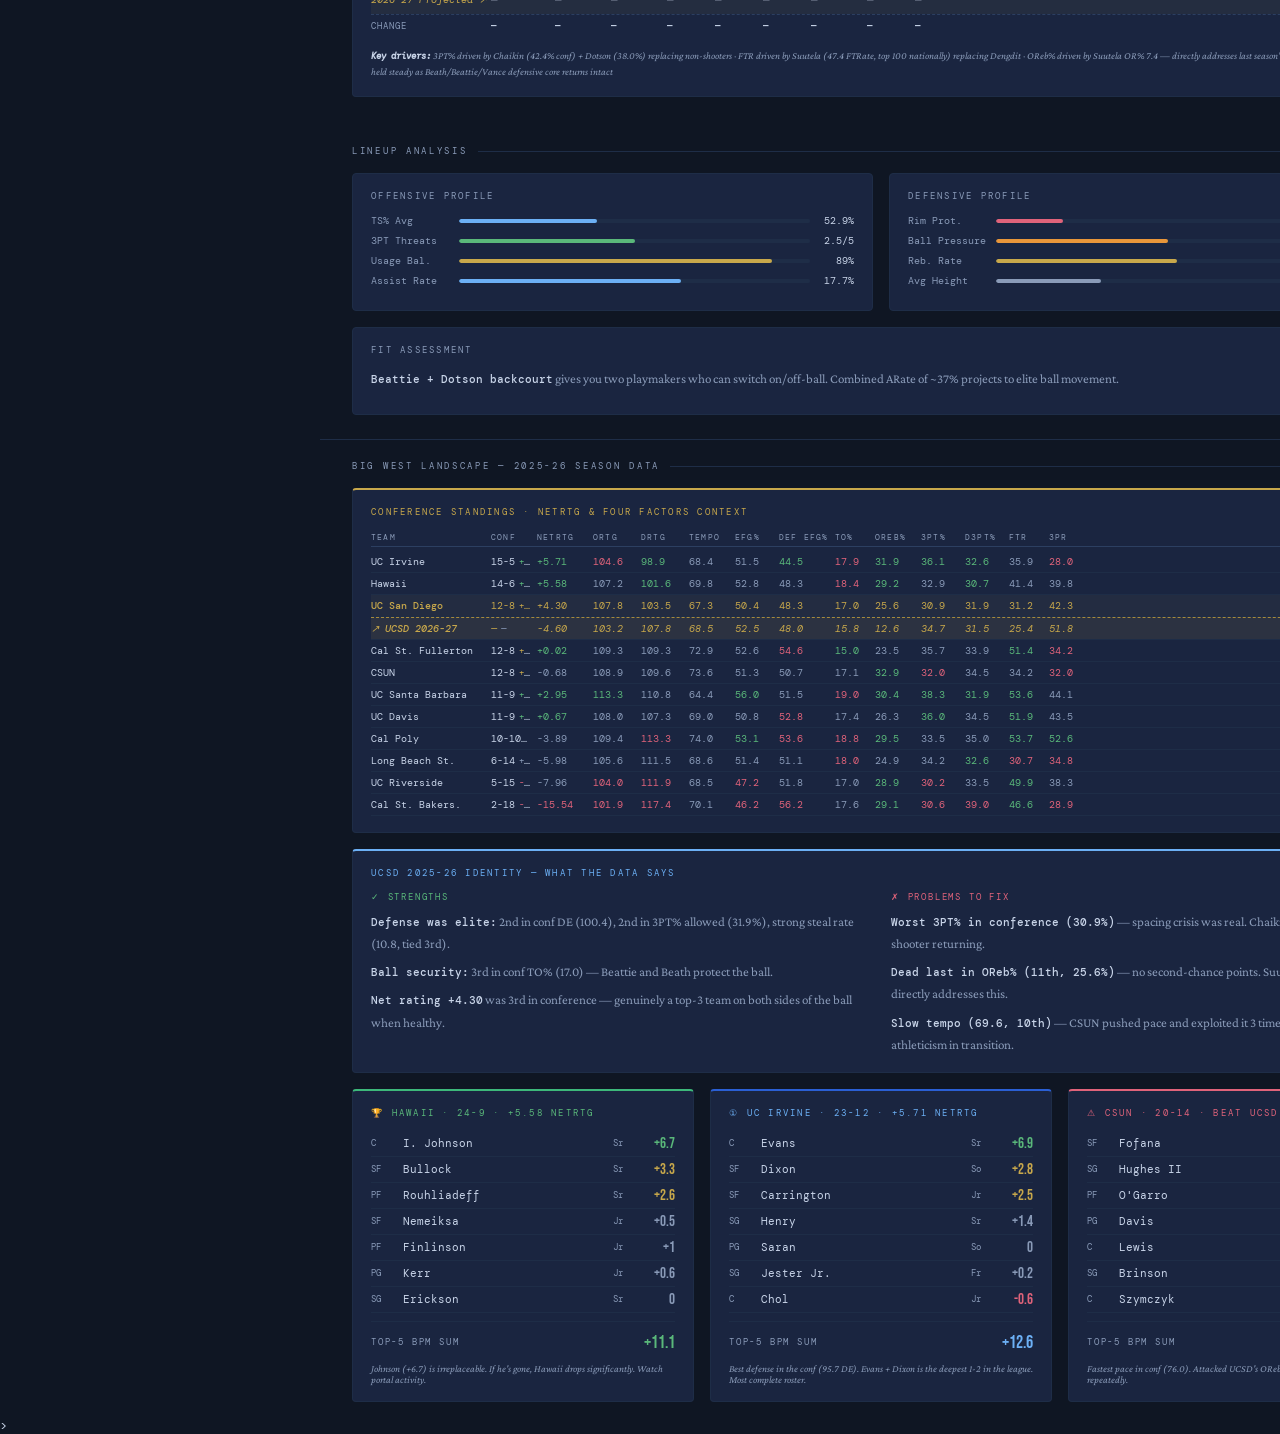
==== commit b28193be: "Update UCSD lineup predictor beta page" ====
--- a/www/ucsd_lineup_predictor.html
+++ b/www/ucsd_lineup_predictor.html
@@ -1166,6 +1166,12 @@
     </div>
   </div>
 </header>
+
+<div class="method-bar">
+  <strong>Methodology:</strong>&nbsp;
+  BPR from Barttorvik BPM · conference strength translated from 2025-26 team AdjEM ·
+  ORtg anchored to UCSD actual AdjOE 107.8 · click any player for team context and scouting notes
+</div>
 
 <div class="layout">
   <!-- ROSTER PANEL -->
@@ -1594,6 +1600,7 @@
   <div class="eyebrow" id="drawer-tag">Player Profile</div>
   <div class="drawer-name" id="drawer-name">—</div>
   <div class="drawer-sub" id="drawer-sub">—</div>
+  <div id="drawer-teamctx" style="padding:10px 0;border-bottom:1px solid var(--border);margin-bottom:10px;"></div>
   <div class="drawer-stats" id="drawer-stats"></div>
   <div class="drawer-note" id="drawer-note"></div>
 </div>
@@ -1618,13 +1625,84 @@
 // live from this dashboard's own dataset (see ucsd_model_data.json),
 // expressed relative to the Big West. Populated by loadModelData().
 let CONF_STRENGTH = {};
+const UCSD_ADJ_OE = 107.8;
+const UCSD_ADJ_DE = 103.5;
+const UCSD_ADJ_EM = 4.30;
+const A_EFG = 52.6;
+const A_TO = 17.0;
+const A_OR = 25.6;
+const A_FTR = 31.2;
+const OBPM_BASE = 0.421;
+
+function normalizeConferenceKey(conf) {
+  const key = String(conf || "bw").toLowerCase().replace(/[^a-z0-9]/g, "");
+  const aliases = {
+    bigwest: "bw",
+    big10: "b10",
+    bigten: "b10",
+    big12: "b12",
+    bigtwelve: "b12",
+    bigeast: "be",
+    americaeast: "ae",
+    asun: "asun",
+    atlantic10: "a10",
+    horizon: "horz",
+    summit: "sum",
+    sunbelt: "sb",
+    southern: "sc",
+    southland: "slnd",
+    patriot: "pat",
+    nznbl: "other",
+    juco: "other",
+    d2: "other",
+  };
+  return aliases[key] || key || "bw";
+}
+
 function confAdj(rawBpr, theirConf) {
-  // Barttorvik's BPM/PORPAG are already opponent/schedule-adjusted (that's
-  // the point of T-Rank), so no further conference delta is added here --
-  // doing so would double-count strength of schedule. CONF_STRENGTH is kept
-  // around purely as a labeled context figure (e.g. the portal tab's conf
-  // badge), never blended into a player's rating.
-  return +rawBpr.toFixed(1);
+  const key = normalizeConferenceKey(theirConf);
+  const bw = toFiniteNumber(CONF_STRENGTH.bw, 0);
+  const delta = toFiniteNumber(CONF_STRENGTH[key], bw) - bw;
+  return +(toFiniteNumber(rawBpr, 0) + delta * 0.20).toFixed(1);
+}
+
+function playerTeamOE(player) {
+  return toFiniteNumber(player && (player.teamOE ?? player.oe), UCSD_ADJ_OE);
+}
+
+function adjTSof(player) {
+  return toFiniteNumber(player && player.ts, 54) - (playerTeamOE(player) - UCSD_ADJ_OE) * 0.18;
+}
+
+function effOBPMof(player) {
+  if (!player) return 0;
+  const key = normalizeConferenceKey(player.fromConf);
+  const bw = toFiniteNumber(CONF_STRENGTH.bw, 0);
+  const delta = (toFiniteNumber(CONF_STRENGTH[key], bw) - bw) * 0.20;
+  return toFiniteNumber(player.obpr, 0) + delta;
+}
+
+function shooterCount(list, weights) {
+  const totalWeight = weights.reduce((a, b) => a + b, 0) || 1;
+  let score = 0;
+  list.forEach((player, index) => {
+    if (player && toFiniteNumber(player.threePct, 0) >= 33 && toFiniteNumber(player.threeRate, 0) >= 0.25) {
+      score += (weights[index] / totalWeight) * 5;
+    }
+  });
+  return score;
+}
+
+function calcORtgV2(efg, to, rawOr, ftr, weightedObpm, shooters) {
+  const orb = 27.0 + (rawOr - 27.0) * 0.55;
+  const talent = Math.max(-6, Math.min(6, (weightedObpm - OBPM_BASE) * 1.15));
+  const spacing = Math.max(-3, Math.min(3, (shooters - 2.5) * 1.40));
+  return UCSD_ADJ_OE
+    + (efg - A_EFG) * 1.75
+    - (to - A_TO) * 0.85
+    + (orb - A_OR) * 0.30
+    + (ftr - A_FTR) * 0.12
+    + talent + spacing;
 }
 
 // showAdjusted toggle state
@@ -1679,6 +1757,15 @@
 
 function formatStat(value, digits = 1) {
   return toFiniteNumber(value, 0).toFixed(digits);
+}
+
+function htmlEscape(value) {
+  return String(value)
+    .replaceAll("&", "&amp;")
+    .replaceAll("<", "&lt;")
+    .replaceAll(">", "&gt;")
+    .replaceAll('"', "&quot;")
+    .replaceAll("'", "&#39;");
 }
 
 function activeWatchlistIds() {
@@ -1787,15 +1874,15 @@
 
 function readWatchlistPotentialsFromParent() {
   try {
-    if (!window.parent || window.parent === window) return [];
+    if (!window.parent || window.parent === window) return null;
     const node = window.parent.document.getElementById('watchlist-lineup-data');
-    if (!node) return [];
+    if (!node) return null;
     const raw = (node.textContent || '').trim();
-    if (!raw) return [];
+    if (!raw) return null;
     const parsed = JSON.parse(raw);
-    return Array.isArray(parsed) ? parsed : [];
+    return Array.isArray(parsed) ? parsed : null;
   } catch (err) {
-    return [];
+    return null;
   }
 }
 
@@ -1813,6 +1900,7 @@
 let lastParentWatchlistPayload = '';
 function syncWatchlistPotentialsFromParent() {
   const candidates = readWatchlistPotentialsFromParent();
+  if (!Array.isArray(candidates)) return;
   const nextKey = JSON.stringify(candidates);
   if (nextKey === lastParentWatchlistPayload) return;
   lastParentWatchlistPayload = nextKey;
@@ -1851,6 +1939,167 @@
 let MODEL_DATA = null;
 let ORTG_MODEL = null;
 
+const BOSS_NOTE_OVERRIDES = {
+  beath: `Beath is UCSD's most complete two-way player. His steal rate and block production at 6-8 give the lineup elite wing defense. <strong>Key concern:</strong> TS% dipped in conference play and 3PT% at 32.9% limits his spacing value. With Suutela providing interior presence, Beath can shift to a more off-ball role next year, which should <strong>improve his efficiency</strong>. His combination of rebounding (5.1 RPG) and assist creation (15.0 ARate) makes him one of the more versatile forwards in the Big West.`,
+  beattie: `The engine of this team. Beattie led the team in assists in conference play (3.4 APG) and logged the most minutes per game (31.4). His <strong>ARate of 20.5 is legitimately elite</strong> for a mid-major guard. The concern: his 3PT% dropped to 27.0% in conference play. Adding Dotson as a second playmaker takes pressure off Beattie and could unlock more off-ball movement for him. His <strong>steal rate (2.4) is exceptional</strong> and gives this team a pressure defense identity.`,
+  chaikin: `The most underrated player on this roster. Chaikin shot <strong>42.4% from 3 in conference play on real volume (50-118 attempts)</strong>. His 3PT attempt rate of 76% means he's almost purely a perimeter player, the ideal complement to interior finishers. <strong>Low DBPR (0.6)</strong> means he's a defensive liability — in a lineup with Beath and Beattie providing defensive presence, Chaikin's shooting value outweighs the risk.`,
+  burke: `Burke's overall TS% of 57.0 is solid, but his <strong>3PT% in conference play dropped to 23.5%</strong> (12-51). His FT rate shows he can create contact. His best role next season is as a <strong>defensive wing off the bench</strong> — especially with Chaikin and Dotson as more reliable perimeter threats. If his 3PT% regresses to the mean, he becomes a real asset.`,
+  vance: `Vance has an intriguing physical profile — 6-6 with a <strong>block rate of 3.3% and steal rate of 3.2%</strong>. He only played 24 games but flashed real defensive upside. Strong candidate for a <strong>breakout sophomore season</strong>.`,
+  vukicevic: `A 7-footer who shot <strong>60.0% from 2 on limited volume</strong>. His <strong>FT% of 50%</strong> is a late-game liability. At 7-0 with a 2.8 block rate, he changes the geometry of the defense. Best role: 12-18 minute interior specialist.`,
+  pendleton: `Pendleton's TS% of 35.9 is the most significant red flag on the roster. His block rate (3.6%) shows rim protection value. With Suutela and Vukicevic in the program, his path to meaningful minutes narrows — best as a <strong>defensive specialist in specific matchups</strong>.`,
+  brooks: `<strong>Returning — UCSD (Big West), Fr → Jr · PG/SG · 6-0 · #11.</strong> Brooks appeared in 18 games in 2024-25 in a limited role (4.2 MPG, 0 starts). His advanced metrics are striking for the sample size — <strong>PRPG! of +3.6 is the highest on the roster</strong>, driven by an elite <strong>TORate of just 7.9%</strong> (extremely low for any guard at any level).<br><br>
+    <strong>Shooting:</strong> 32.1% on 9-28 three-point attempts — adequate but limited volume. FT% of 100% (1-1) is too small to be meaningful. TS% of 50.0% reflects below-average efficiency overall.<br><br>
+    <strong>Context:</strong> The sample is very small (18 games, ~4 min/game) — treat PRPG! as a high-variance signal, not a projection. His standout metrics are ball security (TORate 7.9%) and defensive activity (STL% 2.9%). <strong>Key upside:</strong> If he can earn rotation minutes, his ball security profile is exactly what a team with Barno's TORate of 16.6% needs as a backup PG.`,
+  dotson: `<strong>Excellent addition.</strong> Dotson's conference ARate of 18.9 ranked #21 nationally. He's a high-volume 3PT shooter (62-163, 38.0%) who can also create off the dribble. TORate of 17.4% is the main concern. <strong>MVC → Big West conf. adjustment: +${confAdj(-1.2,'mvc')}</strong> (MVC is meaningfully stronger than Big West). Fits perfectly as a <strong>complementary playmaker next to Beattie</strong>.`,
+  suutela: `<strong>The most impactful addition on the roster.</strong> Suutela's TS% of 63.7 is elite — driven by 65.1% 2PT shooting. His <strong>conference TS% of 62.1 (ranked #13 nationally)</strong> at Oregon State (WCC) proves this isn't a soft-competition number. <strong>WCC → Big West conf. adjustment: +${confAdj(-1.7,'wcc')}</strong> — WCC is nearly 5 points stronger than the Big West in conference quality, meaning his raw BPM significantly understates his expected Big West impact. <strong>In lineups with Chaikin and Dotson spacing the floor, Suutela at the 4/5 becomes one of the most efficient scoring options in the Big West.</strong>`,
+  barno: `<strong>Portal target — FGCU (ASUN), So → Jr.</strong> Barno was a full-time starter in 2025-26, averaging 11.7 PPG and 5.0 APG in 31.6 MIN/G across all 34 games. His <strong>ARate of 28.1 (conf rank #6)</strong> is elite. ORtg of 105.3 at 22.1% usage is solid for an ASUN guard.<br><br>
+    <strong>Competition context:</strong> ASUN is comparable to the Big West — adjustment is minimal. His <strong>STL% of 2.6</strong> is a standout defensive metric. FTRate of 38.7 shows he attacks the rim.<br><br>
+    <strong>Key concerns:</strong> TS% of 50.5 is below average — 3PT% of 29.6% is a spacing liability; TORate of 16.6 is elevated. <strong>Key upside:</strong> Elite playmaker at 6-0; passing vision and defensive activity address real roster needs.`,
+  eaglestaff: `<strong>Committed — WVU (B12) 2025-26 + NoDak (Summit) 2024-25 · Sr · SG/SF · 6-6 · #5.</strong> Two-season blend: 60% B12 / 40% Summit by minutes. Raw BPM +2.8, adjBPM +9.56. High-volume 3PT shooter (57% of FGA from 3, 35.5% blended). DR% improved dramatically at WVU (8.6→15.9). Best fit: 3-and-D wing starter.`,
+  holmes: `<strong>Incoming Freshman — Canterbury Rams (NZ NBL) 2025-26 · Fr · PF/SF · 6-8 · #15.</strong> Played 20 games at 22.3 mpg as a teenager against grown professionals in New Zealand's top league, going 16-4. That context matters more than the raw line: holding a real rotation role in a pro league at his age is a genuine development signal.<br><br><strong>Directly computed from box score:</strong> TS% 58.2% · eFG% 55.0% · 3PT% 34.4% on 21-61 · 2P% 58.3% (35-60) · FT% 68.1% · FTRate 38.8 · 3P rate 0.50 — a 6-8 forward taking half his shots from three and finishing at 58% inside.<br><br><strong>Profile:</strong> Efficient, low-mistake stretch four. TORate of 11.3% is excellent, and the 58.2 TS% on a 19.4 usage says he picks his spots well rather than forcing. Fills the Beath/Suutela archetype with more perimeter range than either.<br><br><strong style="color:var(--red)">Estimation caveat — read these numbers differently than the rest of the roster.</strong> NZ NBL does not publish possession data, so every rate stat here (USG, TORate, ARate, STL%, BLK%, OReb%, DReb%, and therefore indDrtg 99.0) is derived from per-game box scores using an assumed 74 possessions per 40 minutes. Rebounding rates in particular swing several points on that assumption — DReb% lands anywhere from 18.2 to 23.9 depending on pace. Conservative ends of each range were used. There is also no Barttorvik BPM for this league; the +1.5 raw BPM is an estimate from the box score, not a measured value.<br><br><strong>League strength:</strong> NZ NBL is set at −1.00 vs Big West — near-neutral, and the single softest number in this profile. Unlike the D1 conference values, which are measured from 365 teams of AdjEM data, there is no shared opponent pool to calibrate a foreign pro league against. Treat his adj BPM of +0.5 as a placeholder that should be revised the moment there are D1 minutes to look at.`,
+  johnson: `<strong>Potential Addition — Calhoun Community College (NJCAA D1, Alabama), Jr · PG/SG · 6-3.</strong> Johnson is one of the more intriguing JUCO prospects on the board. His raw D2 numbers are exceptional across the board — the key question is how much translates to Big West competition.<br><br>
+
+    <strong style="font-size:10px; letter-spacing:0.1em;">JUCO RAW STATS (2025-26) — 31 GP, 31 GS:</strong>
+    <div style="display:grid; grid-template-columns:repeat(4,1fr); gap:3px; margin:6px 0;">
+      <div style="background:var(--card); border:1px solid var(--border); border-radius:2px; padding:4px 6px; text-align:center;"><div style="font-size:7px; color:var(--muted);">3PT%</div><div style="font-family:'Bebas Neue',sans-serif; font-size:14px; color:var(--green);">43.5%</div><div style="font-size:7px; color:var(--muted);">40-92</div></div>
+      <div style="background:var(--card); border:1px solid var(--border); border-radius:2px; padding:4px 6px; text-align:center;"><div style="font-size:7px; color:var(--muted);">FT%</div><div style="font-family:'Bebas Neue',sans-serif; font-size:14px;">79.1%</div><div style="font-size:7px; color:var(--muted);">110-139</div></div>
+      <div style="background:var(--card); border:1px solid var(--border); border-radius:2px; padding:4px 6px; text-align:center;"><div style="font-size:7px; color:var(--muted);">TS%</div><div style="font-family:'Bebas Neue',sans-serif; font-size:14px;">58.0%</div></div>
+      <div style="background:var(--card); border:1px solid var(--border); border-radius:2px; padding:4px 6px; text-align:center;"><div style="font-size:7px; color:var(--muted);">AST/TO</div><div style="font-family:'Bebas Neue',sans-serif; font-size:14px;">142/64</div><div style="font-size:7px; color:var(--muted);">2.2:1</div></div>
+      <div style="background:var(--card); border:1px solid var(--border); border-radius:2px; padding:4px 6px; text-align:center;"><div style="font-size:7px; color:var(--muted);">PPG</div><div style="font-family:'Bebas Neue',sans-serif; font-size:14px;">17.0</div></div>
+      <div style="background:var(--card); border:1px solid var(--border); border-radius:2px; padding:4px 6px; text-align:center;"><div style="font-size:7px; color:var(--muted);">RPG</div><div style="font-family:'Bebas Neue',sans-serif; font-size:14px;">5.7</div></div>
+      <div style="background:var(--card); border:1px solid var(--border); border-radius:2px; padding:4px 6px; text-align:center;"><div style="font-size:7px; color:var(--muted);">APG</div><div style="font-family:'Bebas Neue',sans-serif; font-size:14px;">4.6</div></div>
+      <div style="background:var(--card); border:1px solid var(--border); border-radius:2px; padding:4px 6px; text-align:center;"><div style="font-size:7px; color:var(--muted);">STL</div><div style="font-family:'Bebas Neue',sans-serif; font-size:14px;">2.2</div></div>
+    </div>
+
+    <strong style="font-size:10px; letter-spacing:0.1em;">D1/BIG WEST PROJECTION MODEL:</strong>
+    <div style="display:grid; grid-template-columns:repeat(3,1fr); gap:4px; margin:6px 0;">
+      <div style="background:var(--card); border:1px solid var(--border); border-radius:2px; padding:6px 8px;">
+        <div style="font-size:7px; color:var(--muted); letter-spacing:0.1em; margin-bottom:3px;">FLOOR · 18 MPG</div>
+        <div style="font-family:'Bebas Neue',sans-serif; font-size:13px; color:var(--red);">4.6 PPG · 1.8 APG</div>
+        <div style="font-size:8px; color:var(--muted);">3PT 36.5% · eFG 51.0%</div>
+      </div>
+      <div style="background:rgba(138,95,14,0.06); border:1px solid var(--gold-dim); border-radius:2px; padding:6px 8px;">
+        <div style="font-size:7px; color:var(--gold-dim); letter-spacing:0.1em; margin-bottom:3px;">BASE · 24 MPG</div>
+        <div style="font-family:'Bebas Neue',sans-serif; font-size:13px; color:var(--gold);">6.8 PPG · 2.6 APG</div>
+        <div style="font-size:8px; color:var(--muted);">3PT 38.0% · eFG 53.5%</div>
+      </div>
+      <div style="background:rgba(21,128,61,0.06); border:1px solid var(--green); border-radius:2px; padding:6px 8px;">
+        <div style="font-size:7px; color:var(--green); letter-spacing:0.1em; margin-bottom:3px;">CEILING · 30 MPG</div>
+        <div style="font-family:'Bebas Neue',sans-serif; font-size:13px; color:var(--green);">9.3 PPG · 3.4 APG</div>
+        <div style="font-size:8px; color:var(--muted);">3PT 40.0% · eFG 56.0%</div>
+      </div>
+    </div>
+
+    <strong>Why the 3PT% translates:</strong> 43.5% on <strong>92 attempts</strong> across a full 31-game season is not a fluke sample — that's real volume. Conference-only 3PT% of 38.1% on 42 attempts holds up under scrutiny. The projection regresses to 36.5–40.0% at D1 which is still a legitimate floor-spacer range.<br><br>
+    <strong>Passing:</strong> 142 AST vs 64 TO (2.2:1 ratio) is elite creation. ARate projects to ~22% at D1 — a genuine secondary playmaker alongside Barno.<br><br>
+    <strong>Key concerns:</strong> NJCAA D1 competition gap is real — Calhoun CC is a strong JUCO program but Big West defenses are a significant step up. JUCO → D1 transitions have high variance. <strong>Key upside:</strong> A 6-3 guard who shoots 38%+ from 3 on volume, creates at a high rate, and plays elite defense (2.2 STL/g) is exactly the profile UCSD needs.`
+};
+
+const BOSS_STATIC_PLAYERS = {
+  dunn: {
+    name: 'Tyson Dunn', num: 3, pos: 'PG', yr: 'Sr', ht: '6-3',
+    bpr: -3.8, obpr: -1.7, dbpr: -2.1, fromConf: 'mac',
+    prpgi: 0.7, ts: 51.8, usg: 27.9, threeRate: 0.57, threePct: 32.9,
+    arate: 38.9, stl: 2.5, blk: 1.1, dreb: 12.3, htIn: 75,
+    team: 'UC San Diego',
+    note: `Dunn sat out last season (UCSD) after transferring from Buffalo. His 2024-25 Buffalo season shows a <strong>legitimate playmaking profile</strong> — ARate of 38.9 ranked #7 nationally among all guards, and his conference-only ARate of 40.7 ranked #1 in the MAC. He's a true PG who makes the game easier for everyone around him. <strong>TS% of 51.8 is the main concern</strong> — he's a high-volume 3PT shooter (49-149, 32.9%) who needs to tighten shot selection. However, his conference-only 3PT% of 37.6% (conf rank #22) is a meaningfully better signal. <strong>MAC → Big West conf. adjustment: ${confAdj(-3.8,'mac') > 0 ? '+' : ''}${confAdj(-3.8,'mac')}</strong> (MAC is weaker than Big West, so raw BPM overstates difficulty). His 1.5-year absence from game action is the biggest unknown going into next season.`
+  },
+  fakeolavi: {
+    name: 'Fake Olavi', num: 99, pos: 'C/PF', yr: 'So', ht: '6-10',
+    bpr: -1.7, obpr: -1.2, dbpr: -0.4, fromConf: 'wcc',
+    prpgi: 1.0, ts: 63.7, usg: 16.4, threeRate: 0.40, threePct: 34.0,
+    arate: 10.9, torate: 12.0, stl: 1.4, blk: 0.8, dreb: 10.8, oreb: 7.4,
+    ftr: 47.4, htIn: 82,
+    note: `<strong>Potential Addition — Hypothetical projection.</strong> Same base profile as Olavi Suutela (WCC, 6-10, So) but with an upgraded 3PT line: <strong>34.0% on 100 attempts</strong> — higher volume than Suutela's actual profile. The higher 3P rate (40% of FGA vs 26%) meaningfully improves spacing in any lineup he's in.<br><br>
+    <strong>What changes:</strong> At 34%+ from 3 on 40% rate, he qualifies as a ◑ 0.5 "ok shooter" in the spacing model. All other metrics (TS% 63.7, ARate, BLK%, rebounding, FTRate 47.4) are identical to Suutela's actual 2025-26 KenPom profile.`
+  },
+  gharram: {
+    name: 'Yassine Gharram', num: 36, pos: 'PG/SG', yr: 'Sr', ht: '6-3',
+    bpr: 0.5, obpr: 0.0, dbpr: 0.5, fromConf: 'ivy',
+    prpgi: 0.4, ts: 68.4, usg: 16.8, threeRate: 0.46, threePct: 47.1,
+    arate: 36.2, torate: 15.8, stl: 1.4, blk: 1.5, dreb: 23.5, oreb: 5.6,
+    ftr: 15.6, htIn: 75,
+    team: 'Yale',
+    note: `<strong>Potential Addition — Yale (Ivy League), Sr · Wing G · 6-3.</strong> Gharram is one of the most intriguing portal options on the board. His <strong>3PT% of 47.1% on 8-17 attempts in 2024-25</strong> is a small but elite sample — career 29.9% on 20-67 is the honest baseline, but the 2024-25 breakout on higher volume (8-17, 47.1%) is worth watching.<br><br>
+    <strong>What stands out:</strong> <strong>ARate of 36.2%</strong> is among the best on this entire board — elite creation for a wing. TS% of 68.4% is genuinely exceptional. His DREB% of 23.5 is strong for a guard-sized player.<br><br>
+    <strong>Ivy → Big West adjustment:</strong> Ivy League carries a −2.31 conf adjustment vs Big West. Raw BPM of +0.5 adjusts to <strong>${confAdj(0.5,'ivy') > 0 ? '+' : ''}${confAdj(0.5,'ivy')}</strong>. Only 8 games started in 2024-25 (7 games played) — small sample is the key concern.<br><br>
+    <strong>Key concern:</strong> Career 3PT% of 29.9% on 67 attempts means the 47.1% likely regresses significantly. FTRate of 15.6 is very low. <strong>Key upside:</strong> If the 3PT shooting is real, this is an elite-creation wing who spaces the floor and passes — a rare combination.`
+  },
+  ttcarr: {
+    name: 'TT Carr', num: 0, pos: 'PG/SG', yr: 'Fr', ht: '6-0',
+    bpr: 0.2, obpr: -1.1, dbpr: 1.3, fromConf: 'acc',
+    prpgi: 0.9, ts: 48.0, usg: 15.3, threeRate: 0.35, threePct: 25.7,
+    arate: 23.3, torate: 14.0, stl: 1.5, blk: 0.7, dreb: 12.2, oreb: 4.4,
+    ftr: 52.3, htIn: 72,
+    team: 'California',
+    note: `<strong>Potential Addition — Cal (ACC), Fr → So · Combo G · 6-0.</strong> Carr is a high-upside freshman who played 31 games at Cal in a very difficult ACC environment. His <strong>RecruitRank of 63.6</strong> is the highest of any player in the Potential Additions group.<br><br>
+    <strong>ACC → Big West adjustment:</strong> ACC is +14.61 pts stronger than Big West — one of the largest positive adjustments possible. Raw BPM of +0.2 adjusts to <strong>+${confAdj(0.2,'acc').toFixed(1)}</strong>, making him one of the highest-projected players on the board on a conf-adjusted basis.<br><br>
+    <strong>What stands out:</strong> <strong>ARate of 23.3%</strong> is strong for a freshman guard — elite creation instinct. FTRate of 52.3 shows he attacks the rim aggressively. DBPM of +1.3 is a positive defensive signal, and STL% of 1.5 is solid.<br><br>
+    <strong>Key concerns:</strong> TS% of 48.0% is below average — driven by 3PT% of just 25.7% on 9-35 attempts. He is not a floor spacer right now. Conference-only TS% of 43.7% is worse. Freshman with limited role (2 starts, 16.5 MIN). <strong>Key upside:</strong> If shooting develops, this is a legitimate high-major playmaker — ACC-proven freshman with a 63.6 RecruitRank and elite FT-drawing ability.`
+  },
+  lawson: {
+    name: 'Josiah Lawson', num: 2, pos: 'SF/PF', yr: 'So', ht: '6-7',
+    bpr: 3.4, adjBpr: 0.8, obpr: 2.3, dbpr: 1.1, fromConf: 'd2',
+    prpgi: 2.5, ts: 55.5, usg: 18.0, threeRate: 0.30, threePct: 34.1,
+    arate: 9.0, torate: 12.0, stl: 1.8, blk: 0.7, dreb: 11.0, oreb: 6.0,
+    ftr: 30.0, htIn: 79,
+    team: 'Morehouse',
+    d2projection: true,
+    projFloor: { mpg: 18, ppg: 4.8, rpg: 1.5, apg: 0.5, threePct: 34.1, efg: 52.1, ft: 76.0 },
+    projBase: { mpg: 22, ppg: 5.9, rpg: 1.8, apg: 0.6, threePct: 34.1, efg: 52.1, ft: 76.0 },
+    projCeiling: { mpg: 27, ppg: 7.2, rpg: 2.2, apg: 0.7, threePct: 34.1, efg: 52.1, ft: 76.0 },
+    note: `<strong>Potential Addition — Morehouse (NCAA D2), So · SF/PF · 6-7.</strong> Lawson is a D2 prospect with legitimate advanced metrics. His Barttorvik D2 profile: <strong>BPM +3.4, PRPG! +2.5, ORtg 114.7 at 25.4% usage</strong> — numbers that would rank among the best on this roster if they translated cleanly.<br><br>
+
+    <strong style="font-size:10px; letter-spacing:0.1em;">D2 RAW STATS (2025-26):</strong>
+    <div style="display:grid; grid-template-columns:repeat(4,1fr); gap:3px; margin:6px 0;">
+      <div style="background:var(--card); border:1px solid var(--border); border-radius:2px; padding:4px 6px; text-align:center;"><div style="font-size:7px; color:var(--muted);">3PT%</div><div style="font-family:'Bebas Neue',sans-serif; font-size:14px;">37.1%</div></div>
+      <div style="background:var(--card); border:1px solid var(--border); border-radius:2px; padding:4px 6px; text-align:center;"><div style="font-size:7px; color:var(--muted);">3PA</div><div style="font-family:'Bebas Neue',sans-serif; font-size:14px;">97</div></div>
+      <div style="background:var(--card); border:1px solid var(--border); border-radius:2px; padding:4px 6px; text-align:center;"><div style="font-size:7px; color:var(--muted);">FT%</div><div style="font-family:'Bebas Neue',sans-serif; font-size:14px;">76.0%</div></div>
+      <div style="background:var(--card); border:1px solid var(--border); border-radius:2px; padding:4px 6px; text-align:center;"><div style="font-size:7px; color:var(--muted);">TS%</div><div style="font-family:'Bebas Neue',sans-serif; font-size:14px;">58.8%</div></div>
+    </div>
+
+    <strong style="font-size:10px; letter-spacing:0.1em;">D1/BIG WEST PROJECTION MODEL:</strong>
+    <div style="display:grid; grid-template-columns:repeat(3,1fr); gap:4px; margin:6px 0;">
+      <div style="background:var(--card); border:1px solid var(--border); border-radius:2px; padding:6px 8px;">
+        <div style="font-size:7px; color:var(--muted); letter-spacing:0.1em; margin-bottom:3px;">FLOOR · 18 MPG</div>
+        <div style="font-family:'Bebas Neue',sans-serif; font-size:13px; color:var(--red);">4.8 PPG · 1.5 RPG</div>
+        <div style="font-size:8px; color:var(--muted);">3PT 34.1% · eFG 52.1%</div>
+      </div>
+      <div style="background:rgba(138,95,14,0.06); border:1px solid var(--gold-dim); border-radius:2px; padding:6px 8px;">
+        <div style="font-size:7px; color:var(--gold-dim); letter-spacing:0.1em; margin-bottom:3px;">BASE · 22 MPG</div>
+        <div style="font-family:'Bebas Neue',sans-serif; font-size:13px; color:var(--gold);">5.9 PPG · 1.8 RPG</div>
+        <div style="font-size:8px; color:var(--muted);">3PT 34.1% · eFG 52.1%</div>
+      </div>
+      <div style="background:rgba(21,128,61,0.06); border:1px solid var(--green); border-radius:2px; padding:6px 8px;">
+        <div style="font-size:7px; color:var(--green); letter-spacing:0.1em; margin-bottom:3px;">CEILING · 27 MPG</div>
+        <div style="font-family:'Bebas Neue',sans-serif; font-size:13px; color:var(--green);">7.2 PPG · 2.2 RPG</div>
+        <div style="font-size:8px; color:var(--muted);">3PT 34.1% · eFG 52.1%</div>
+      </div>
+    </div>
+
+    <strong>D2 → Big West context:</strong> Standard conf adjustment doesn't apply — D2 BPM lives in a different scale. Adj BPM of +0.8 is a manual estimate based on your projection model's base case efficiency (eFG 52.1%, TS ~55.5%) mapped to expected Big West production. Treat as a <em>high-variance</em> projection with meaningful upside if he earns 22+ MPG.<br><br>
+    <strong>Key upside:</strong> 6-7 wing who shoots 34%+ from 3 and rebounds — exactly the positional profile UCSD needs off the bench. <strong>Key concern:</strong> D2 → D1 translation has high variance; only 29 games of D2 data as a sophomore.`
+  }
+};
+
+function applyBossPlayerOverlay() {
+  Object.entries(BOSS_NOTE_OVERRIDES).forEach(([id, note]) => {
+    if (PLAYERS[id]) PLAYERS[id].note = note;
+  });
+
+  Object.entries(BOSS_STATIC_PLAYERS).forEach(([id, player]) => {
+    const enriched = {
+      ...player,
+      id,
+      isPotential: true,
+      isBossStatic: true,
+      adjBpr: player.adjBpr ?? confAdj(player.bpr, player.fromConf),
+      confAdj: CONF_STRENGTH[(player.fromConf || '').toLowerCase()] || 0
+    };
+    PLAYERS[id] = PLAYERS[id] ? { ...PLAYERS[id], ...enriched } : enriched;
+  });
+}
+
 async function loadModelData() {
   const res = await fetch('ucsd_model_data.json');
   const data = await res.json();
@@ -1863,6 +2112,7 @@
     p.adjBpr = confAdj(p.bpr, p.fromConf);
     PLAYERS[id] = p;
   });
+  applyBossPlayerOverlay();
   // Shim field names the existing Portal-tab code (renderPortal/portalAddToLineup) expects.
   PORTAL_PLAYERS = data.portal.map(p => ({
     ...p,
@@ -1990,12 +2240,14 @@
   html += returners.map(([id, p]) => playerRowHtml(id, p)).join('');
   html += '<div class="group-label" style="color: var(--gold);">New Additions (2026-27 roster)</div>';
   html += newAdds.map(([id, p]) => playerRowHtml(id, p, { gold: true, badge: p.fromConf, school: p.priorSchool })).join('');
-  html += '<div class="group-label" style="color: var(--muted); margin-top: 8px;">Potential Additions — real available (uncommitted) transfers, ranked by BPM</div>';
+  html += '<div class="group-label" style="color: var(--muted); margin-top: 8px;">Potential Additions — portal, watchlist, and curated static players, ranked by BPM</div>';
   html += potential.map(([id, p]) => {
     const school = p.isWatchlistPotential
       ? [p.team, p.conf ? '(' + p.conf + ')' : '', p.division].filter(Boolean).join(' ')
+      : p.isBossStatic
+        ? [p.team || p.priorSchool, p.fromConf ? '(' + p.fromConf + ')' : '', 'Boss list'].filter(Boolean).join(' ')
       : p.priorSchool + ' (' + p.fromConf + ')';
-    const badge = p.isWatchlistPotential ? 'Watchlist' : null;
+    const badge = p.isWatchlistPotential ? 'Watchlist' : (p.isBossStatic ? 'Boss list' : null);
     return playerRowHtml(id, p, { muted: true, school, badge });
   }).join('');
   el.innerHTML = html;
@@ -2191,41 +2443,44 @@
   // Σ(player effective BPM × their total minutes) / 200
   const playerMinMap = getAllPlayersWithMinutes();
   const totalMinAssigned = Object.values(playerMinMap).reduce((a, b) => a + b, 0);
-  // ── OFFENSIVE RATING — Four Factors, OLS-fit on live D1 data ─────
-  // Coefficients come from ORTG_MODEL (fit by scripts/build_ucsd_lineup_model.py
-  // via least squares over every D1 player-season in the dataset), not
-  // hand-picked weights. Falls back to a neutral no-op model before load.
-  const _M = ORTG_MODEL || { intercept: 0, coefEfg: 0, coefTo: 0, coefOrb: 0, coefFtr: 0 };
-
-  // Active players for rotation-weighted calcs
-  const _activePl = totalMinAssigned > 0
-    ? Object.entries(playerMinMap).filter(([,m])=>m>0).map(([pid])=>PLAYERS[pid]).filter(Boolean)
-    : players;
-
-  // eFG% = TS% × 0.92 (empirical: TS ~8% higher than eFG due to FTs)
-  const _avgTS  = _activePl.reduce((s,p)=>s+(p.ts||54),0) / (_activePl.length||1);
-  const _projEFG = _avgTS * 0.92;
-
-  // TORate: USG-weighted average
-  const _totUSG = _activePl.reduce((s,p)=>s+(p.usg||18),0)||1;
-  const _projTO = _activePl.reduce((s,p)=>s+(p.torate||17)*(p.usg||18),0) / _totUSG;
-
-  // OReb%: minutes-weighted sum × 5 (team rate from individual rates)
+  // ── OFFENSIVE RATING — UCSD-anchored four-factor projection ─────
+  const _activeEntries = totalMinAssigned > 0
+    ? Object.entries(playerMinMap)
+        .filter(([, minutes]) => minutes > 0)
+        .map(([pid, minutes]) => ({ player: PLAYERS[pid], minutes }))
+        .filter((entry) => entry.player)
+    : players.map((player) => ({ player, minutes: 1 }));
+  const _activePl = _activeEntries.map((entry) => entry.player);
+  const _activeWeights = _activeEntries.map((entry) => entry.minutes);
+  const _totalWeight = _activeWeights.reduce((a, b) => a + b, 0) || 1;
+  const _weightedAvg = (fn) => _activeEntries.reduce(
+    (sum, entry) => sum + fn(entry.player) * entry.minutes,
+    0
+  ) / _totalWeight;
+
+  const _avgTS = _weightedAvg(adjTSof);
+  const _projEFG = _avgTS * 0.935;
+  const _totUSG = _activeEntries.reduce(
+    (sum, entry) => sum + (entry.player.usg || 18) * entry.minutes,
+    0
+  ) || 1;
+  const _projTO = _activeEntries.reduce(
+    (sum, entry) => sum + (entry.player.torate || 17) * (entry.player.usg || 18) * entry.minutes,
+    0
+  ) / _totUSG;
   const _projOR = totalMinAssigned > 0
-    ? Object.entries(playerMinMap).filter(([,m])=>m>0)
-        .reduce((s,[pid,m])=>s+(PLAYERS[pid]?.oreb||0)*(m/200),0)*5
-    : players.reduce((s,p)=>s+(p.oreb||0),0);
-
-  // FTRate: simple average
-  const _projFTR = _activePl.reduce((s,p)=>s+(p.ftr||28),0) / (_activePl.length||1);
-
-  function _calcORtg(efg, to, orb, ftr) {
-    return _M.intercept + efg * _M.coefEfg + to * _M.coefTo + orb * _M.coefOrb + ftr * _M.coefFtr;
-  }
-
-  const projOffRtg      = _calcORtg(_projEFG, _projTO, _projOR, _projFTR);
-  const projOffRtgFloor = _calcORtg(_projEFG - 1.5, _projTO + 1.5, _projOR - 2.0, _projFTR - 3.0);
-  const projOffRtgCeil  = _calcORtg(_projEFG + 1.5, _projTO - 1.5, _projOR + 2.0, _projFTR + 3.0);
+    ? _activeEntries.reduce((sum, entry) => sum + (entry.player.oreb || 0) * (entry.minutes / 200), 0) * 5
+    : players.reduce((sum, player) => sum + (player.oreb || 0), 0);
+  const _projFTR = _weightedAvg((player) => player.ftr || 28);
+  const _weightedOBPM = _activeEntries.reduce(
+    (sum, entry) => sum + effOBPMof(entry.player) * (entry.player.usg || 18) * entry.minutes,
+    0
+  ) / _totUSG;
+  const _shooters = shooterCount(_activePl, _activeWeights);
+
+  const projOffRtg      = calcORtgV2(_projEFG, _projTO, _projOR, _projFTR, _weightedOBPM, _shooters);
+  const projOffRtgFloor = calcORtgV2(_projEFG - 1.5, _projTO + 1.5, _projOR - 2.0, _projFTR - 3.0, _weightedOBPM, _shooters);
+  const projOffRtgCeil  = calcORtgV2(_projEFG + 1.5, _projTO - 1.5, _projOR + 2.0, _projFTR + 3.0, _weightedOBPM, _shooters);
   let rotationBPM = null;
 
   if (totalMinAssigned > 0) {
@@ -2920,6 +3175,18 @@
   document.getElementById('drawer-tag').textContent = `${p.num != null ? '#' + p.num : ''} ${p.pos} · ${p.yr} · ${p.ht}`;
   document.getElementById('drawer-name').textContent = p.name;
   document.getElementById('drawer-sub').textContent = `BPR ${formatSignedStat(bpm, 2)} · TS% ${formatStat(ts)} · USG% ${formatStat(usg)}`;
+  const sourceTeam = p.priorSchool || p.team || (p.isWatchlistPotential ? p.division : "UC San Diego");
+  const confLabel = p.fromConf || p.conf || "";
+  const adjBpr = confAdj(bpm, confLabel);
+  const teamContext = [
+    sourceTeam ? `<strong>${htmlEscape(sourceTeam)}</strong>` : "",
+    confLabel ? `${htmlEscape(String(confLabel))}` : "",
+    `translated BPM ${formatSignedStat(adjBpr)}`
+  ].filter(Boolean).join(" · ");
+  document.getElementById('drawer-teamctx').innerHTML = `
+    <div style="font-size:8px;letter-spacing:0.18em;text-transform:uppercase;color:var(--muted);margin-bottom:4px;">Team Context</div>
+    <div style="font-family:'Crimson Pro',serif;font-size:13px;line-height:1.45;color:var(--muted);">${teamContext}</div>
+  `;
   document.getElementById('drawer-stats').innerHTML = `
     <div class="ds-cell"><div class="ds-label">BPM</div><div class="ds-val" style="color:${bpm>=3?'var(--green)':bpm>=1?'var(--gold)':bpm>=-1?'var(--muted)':'var(--red)'}">${formatSignedStat(bpm, 2)}</div></div>
     <div class="ds-cell"><div class="ds-label">PRPG!</div><div class="ds-val" style="color:${prpgi>=1.5?'var(--green)':prpgi>=0.5?'var(--gold)':prpgi>=-0.5?'var(--muted)':'var(--red)'}">${formatSignedStat(prpgi)}</div></div>
@@ -3768,21 +4035,23 @@
     if (pid) minMap[pid] = (minMap[pid] || 0) + x.m;
   });
 
-  // Reuse the same stat functions as the main panel
-  // eFG% and ORtg via Four Factors
-  const BW_ORTG=106.5, BW_EFG=51.4, BW_TO=17.0, BW_OR=28.0, BW_FTR=32.0;
+  // Reuse the same UCSD-anchored stat functions as the main panel.
   const wAvg = (field) => filled.reduce((s,x)=>s+(x.p[field]||0)*x.m,0)/totalMins;
   const wSum = (field) => filled.reduce((s,x)=>s+(x.p[field]||0)*(x.m/totalMins),0)*5;
 
-  const avgTS   = wAvg('ts');
-  const projEFG = avgTS * 0.92;
+  const avgTS   = filled.reduce((s,x)=>s+adjTSof(x.p)*x.m,0)/totalMins;
+  const projEFG = avgTS * 0.935;
   const totUSG  = filled.reduce((s,x)=>s+(x.p.usg||18),0)||1;
-  const projTO  = filled.reduce((s,x)=>s+(x.p.torate||17)*(x.p.usg||18),0)/totUSG;
+  const projTO  = filled.reduce((s,x)=>s+(x.p.torate||17)*(x.p.usg||18)*x.m,0)
+    / (filled.reduce((s,x)=>s+(x.p.usg||18)*x.m,0)||1);
   const projOR  = wSum('oreb');
   const projFTR = wAvg('ftr');
-  const projORtg = BW_ORTG + (projEFG-BW_EFG)*1.80 - (projTO-BW_TO)*0.90 + (projOR-BW_OR)*0.35 + (projFTR-BW_FTR)*0.15;
-  const projORtgFloor = BW_ORTG + (projEFG-1.5-BW_EFG)*1.80 - (projTO+1.5-BW_TO)*0.90 + (projOR-2-BW_OR)*0.35 + (projFTR-3-BW_FTR)*0.15;
-  const projORtgCeil  = BW_ORTG + (projEFG+1.5-BW_EFG)*1.80 - (projTO-1.5-BW_TO)*0.90 + (projOR+2-BW_OR)*0.35 + (projFTR+3-BW_FTR)*0.15;
+  const weightedOBPM = filled.reduce((s,x)=>s+effOBPMof(x.p)*(x.p.usg||18)*x.m,0)
+    / (filled.reduce((s,x)=>s+(x.p.usg||18)*x.m,0)||1);
+  const projShooters = shooterCount(filled.map(x=>x.p), filled.map(x=>x.m));
+  const projORtg = calcORtgV2(projEFG, projTO, projOR, projFTR, weightedOBPM, projShooters);
+  const projORtgFloor = calcORtgV2(projEFG-1.5, projTO+1.5, projOR-2, projFTR-3, weightedOBPM, projShooters);
+  const projORtgCeil  = calcORtgV2(projEFG+1.5, projTO-1.5, projOR+2, projFTR+3, weightedOBPM, projShooters);
 
   // DRtg: minutes-weighted individual DRtg
   const projDRtg = Object.entries(minMap).reduce((s,[pid,m])=>s+(PLAYERS[pid]?.indDrtg||102.5)*(m/totalMins),0);
